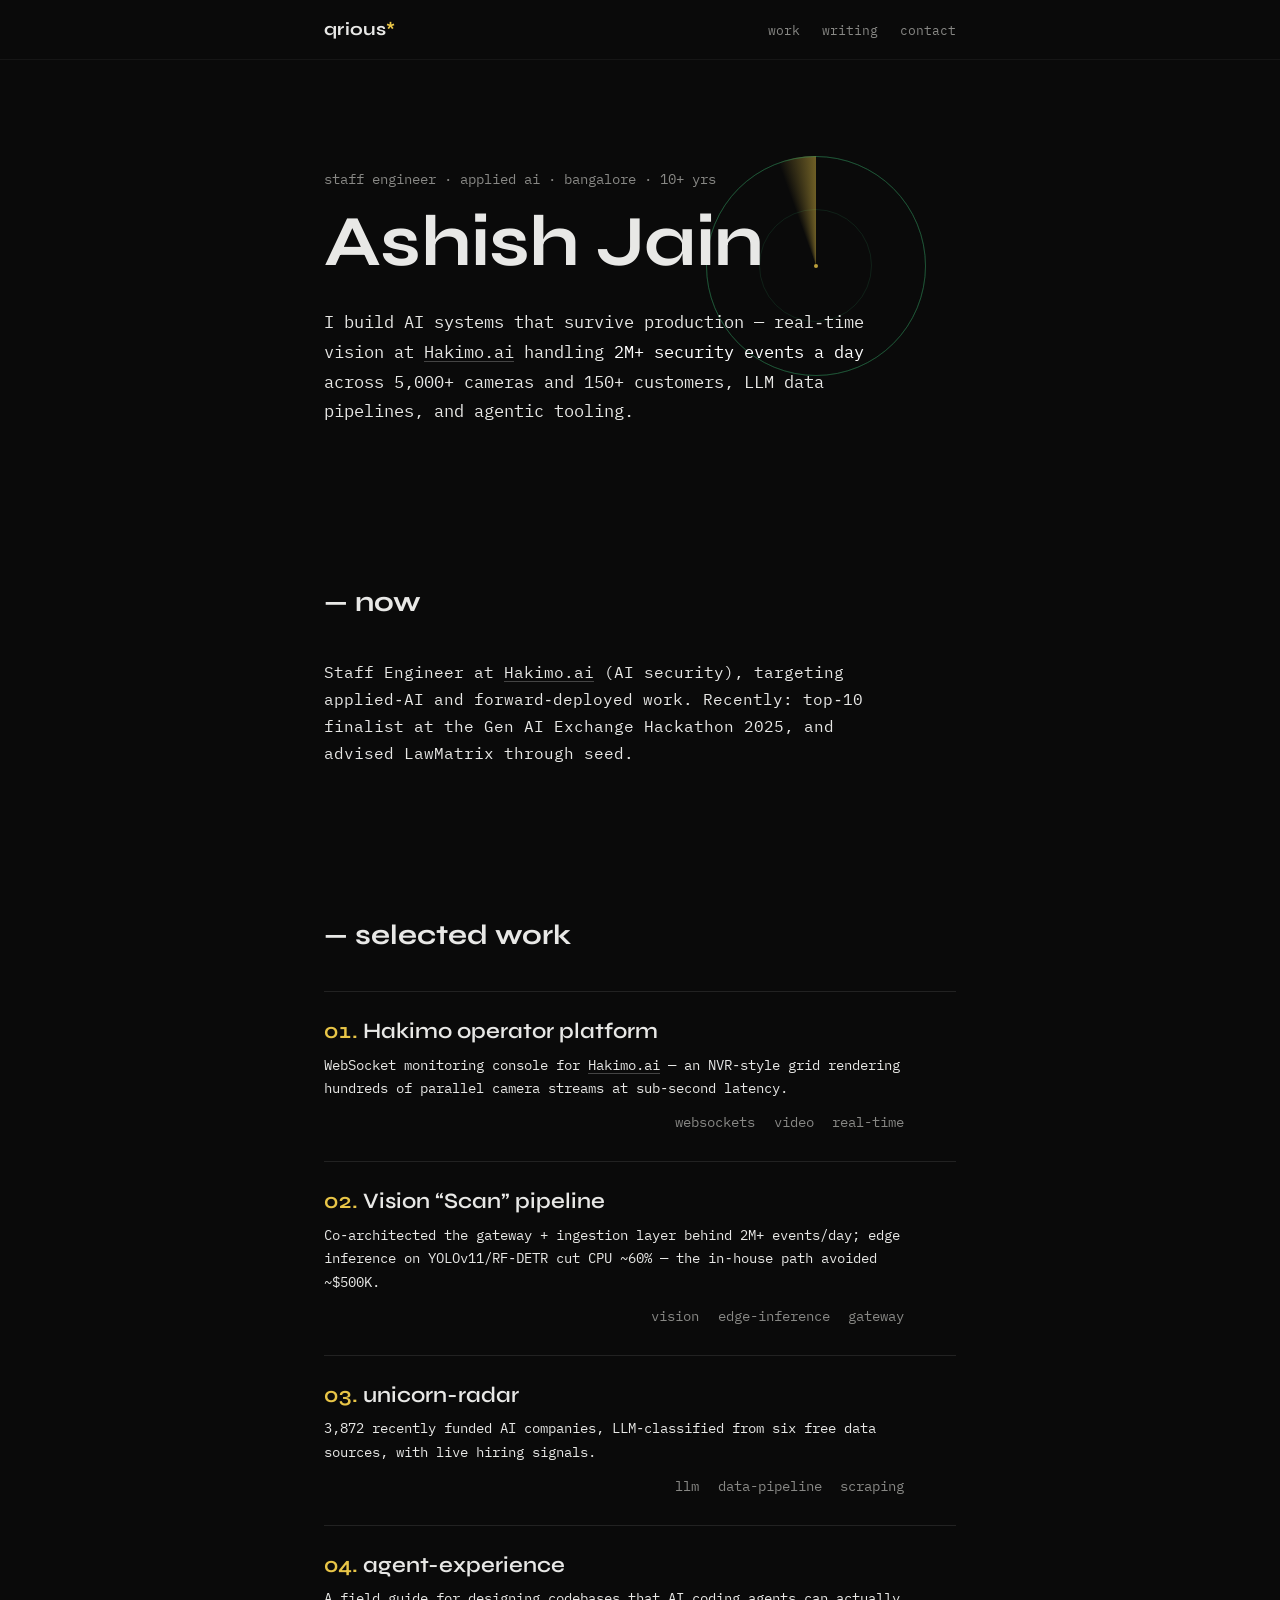
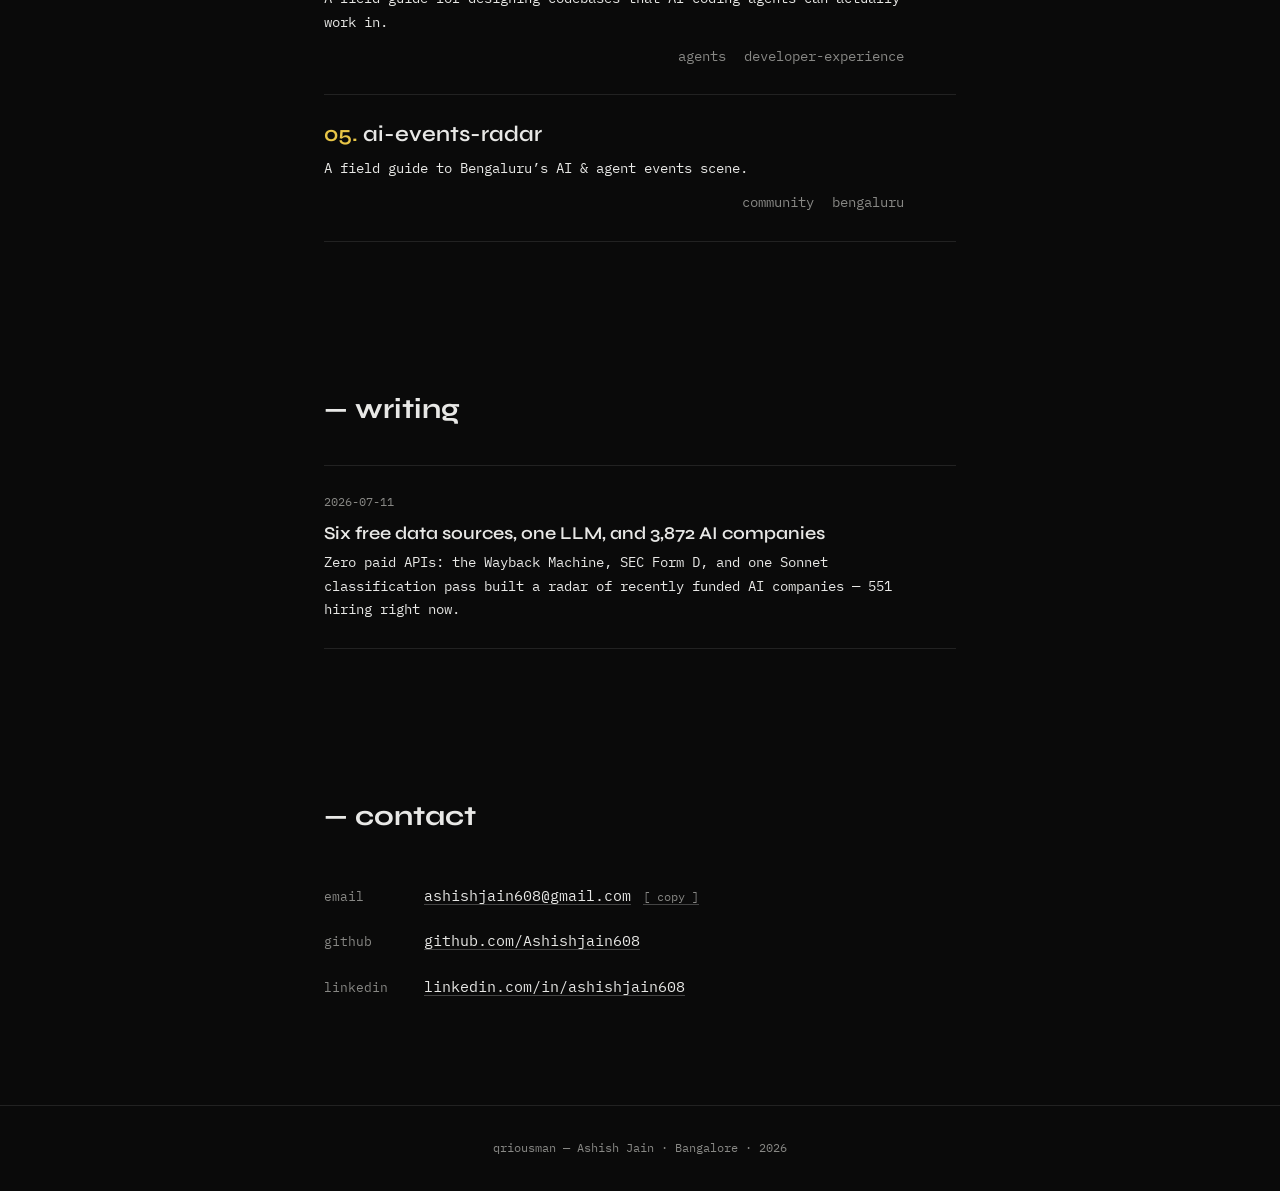
==== index.html @ 3a0cc8e9 "Move site to qriousguy.com Co-Authored-By: Claude Opus 5 (1M context) <noreply@anthropic.com> Claude" ====
<!doctype html>
<html lang="en">
<head>
  <meta charset="utf-8">
  <meta name="viewport" content="width=device-width, initial-scale=1">
  <title>Ashish Jain — qrious</title>
  <meta name="description" content="Ashish Jain, staff engineer in Bangalore. Builds AI systems that survive production: real-time vision at 2M+ security events/day, LLM pipelines, agentic tooling.">

  <meta property="og:type" content="website">
  <meta property="og:site_name" content="qrious">
  <meta property="og:title" content="Ashish Jain — qrious">
  <meta property="og:description" content="Staff engineer building AI systems that survive production — real-time vision at 2M+ security events/day, LLM pipelines, agentic tooling.">
  <meta property="og:url" content="https://qriousguy.com/">
  <meta name="twitter:card" content="summary">
  <meta name="twitter:title" content="Ashish Jain — qrious">
  <meta name="twitter:description" content="Staff engineer building AI systems that survive production — real-time vision at 2M+ security events/day, LLM pipelines, agentic tooling.">

  <link rel="icon" type="image/svg+xml" href="/favicon.svg">
  <link rel="preconnect" href="https://fonts.googleapis.com">
  <link rel="preconnect" href="https://fonts.gstatic.com" crossorigin>
  <link href="https://fonts.googleapis.com/css2?family=Syne:wght@600;700&family=IBM+Plex+Mono&display=swap" rel="stylesheet">
  <link rel="stylesheet" href="/style.css">
</head>
<body>
  <a class="skip-link" href="#main">skip to content</a>

  <header class="site-head">
    <nav aria-label="Primary">
      <a class="wordmark" href="/">qrious</a>
      <ul>
        <li><a href="#work">work</a></li>
        <li><a href="#writing">writing</a></li>
        <li><a href="#contact">contact</a></li>
      </ul>
    </nav>
  </header>

  <main id="main">
    <section class="hero" aria-label="Introduction">
      <div class="radar" aria-hidden="true">
        <div class="radar-ring"></div>
        <div class="radar-sweep"></div>
      </div>
      <div class="hero-inner">
        <p class="kicker">staff engineer &middot; applied ai &middot; bangalore &middot; 10+ yrs</p>
        <h1>Ashish Jain</h1>
        <p class="positioning">I build AI systems that survive production &mdash; real&#8209;time vision at <a href="https://hakimo.ai">Hakimo.ai</a> handling <strong>2M+ security events a day</strong> across 5,000+ cameras and 150+ customers, LLM data pipelines, and agentic tooling.</p>
      </div>
    </section>

    <section id="now" aria-label="Now">
      <h2>&mdash; now</h2>
      <p>Staff Engineer at <a href="https://hakimo.ai">Hakimo.ai</a> (AI security), targeting applied&#8209;AI and forward&#8209;deployed work. Recently: top&#8209;10 finalist at the Gen&nbsp;AI Exchange Hackathon 2025, and advised LawMatrix through seed.</p>
    </section>

    <section id="work" aria-label="Selected work">
      <h2>&mdash; selected work</h2>
      <ol class="work-list">
        <li>
          <h3 class="entry-title">Hakimo operator platform</h3>
          <p>WebSocket monitoring console for <a href="https://hakimo.ai">Hakimo.ai</a> &mdash; an NVR&#8209;style grid rendering hundreds of parallel camera streams at sub&#8209;second latency.</p>
          <p class="tags">websockets video real-time</p>
        </li>
        <li>
          <h3 class="entry-title">Vision &ldquo;Scan&rdquo; pipeline</h3>
          <p>Co&#8209;architected the gateway + ingestion layer behind 2M+ events/day; edge inference on YOLOv11/RF&#8209;DETR cut CPU ~60% &mdash; the in&#8209;house path avoided ~$500K.</p>
          <p class="tags">vision edge-inference gateway</p>
        </li>
        <li>
          <h3 class="entry-title"><a href="https://qriousguy.com/unicorn-radar-site/">unicorn-radar</a></h3>
          <p>3,872 recently funded AI companies, LLM&#8209;classified from six free data sources, with live hiring signals.</p>
          <p class="tags">llm data-pipeline scraping</p>
        </li>
        <li>
          <h3 class="entry-title"><a href="https://github.com/Ashishjain608/agent-experience">agent-experience</a></h3>
          <p>A field guide for designing codebases that AI coding agents can actually work in.</p>
          <p class="tags">agents developer-experience</p>
        </li>
        <li>
          <h3 class="entry-title"><a href="https://github.com/Ashishjain608/ai-events-radar">ai-events-radar</a></h3>
          <p>A field guide to Bengaluru&rsquo;s AI &amp; agent events scene.</p>
          <p class="tags">community bengaluru</p>
        </li>
      </ol>
    </section>

    <section id="writing" aria-label="Writing">
      <h2>&mdash; writing</h2>
      <article class="post-entry">
        <p class="post-date">2026-07-11</p>
        <h3><a href="/posts/six-free-sources-one-llm.html">Six free data sources, one LLM, and 3,872 AI companies</a></h3>
        <p>Zero paid APIs: the Wayback Machine, SEC Form&nbsp;D, and one Sonnet classification pass built a radar of recently funded AI companies &mdash; 551 hiring right now.</p>
      </article>
    </section>

    <section id="contact" aria-label="Contact">
      <h2>&mdash; contact</h2>
      <dl class="contact-list">
        <div>
          <dt>email</dt>
          <dd>
            <button class="copy-email" type="button" data-email="ashishjain608@gmail.com">ashishjain608@gmail.com<span class="copy-hint" aria-hidden="true"></span></button>
            <span class="sr-only" role="status" id="copy-status"></span>
          </dd>
        </div>
        <div>
          <dt>github</dt>
          <dd><a href="https://github.com/Ashishjain608">github.com/Ashishjain608</a></dd>
        </div>
        <div>
          <dt>linkedin</dt>
          <dd><a href="https://www.linkedin.com/in/ashishjain608">linkedin.com/in/ashishjain608</a></dd>
        </div>
      </dl>
    </section>
  </main>

  <footer class="site-foot">
    <p>qriousman &mdash; Ashish Jain &middot; Bangalore &middot; 2026</p>
  </footer>

  <script>
    // Nav: hide on scroll-down, reappear on scroll-up.
    (function () {
      var head = document.querySelector('.site-head'), prev = 0;
      addEventListener('scroll', function () {
        var y = window.scrollY;
        head.classList.toggle('is-hidden', y > prev && y > 96);
        prev = y;
      }, { passive: true });
    })();

    // Email: copy on click, no mailto.
    (function () {
      var btn = document.querySelector('.copy-email'),
          status = document.getElementById('copy-status'),
          timer;
      btn.addEventListener('click', function () {
        navigator.clipboard.writeText(btn.dataset.email).then(function () {
          btn.classList.add('copied');
          status.textContent = 'email copied to clipboard';
          clearTimeout(timer);
          timer = setTimeout(function () {
            btn.classList.remove('copied');
            status.textContent = '';
          }, 1800);
        }).catch(function () {
          window.prompt('copy email:', btn.dataset.email);
        });
      });
    })();
  </script>
</body>
</html>
---- style.css ----
/* ==========================================================================
   qriousman.dev — "Quiet Signal"
   Dark editorial + radar motif. Syne display / IBM Plex Mono body.
   No gradients (except the radar's conic sweep), no cards, no glass.
   ========================================================================== */

:root {
  --bg: #0a0a0a;
  --surface: #111111;
  --text: #e8e8e6;
  --text-2: #888885;
  --accent: #e8c547;        /* signal — radar beam, numbers, hover underlines */
  --quiet: #2a7d4f;         /* atmosphere only, never interactive */
  --rule: #222222;
  --display: "Syne", sans-serif;
  --mono: "IBM Plex Mono", ui-monospace, "SF Mono", Menlo, monospace;
  --s1: 16px; --s2: 32px; --s3: 48px; --s4: 64px; --s5: 96px;
  --measure: 680px;
}

/* --- reset ---------------------------------------------------------------- */

*, *::before, *::after { box-sizing: border-box; margin: 0; padding: 0; }

html { scroll-behavior: smooth; }

body {
  background: var(--bg);
  color: var(--text);
  font-family: var(--mono);
  font-size: 16px;
  line-height: 1.7;
  -webkit-font-smoothing: antialiased;
  text-rendering: optimizeLegibility;
}

img, svg { max-width: 100%; display: block; }

::selection { background: var(--accent); color: var(--bg); }

/* --- focus & skip link ----------------------------------------------------- */

:focus-visible {
  outline: 2px solid var(--accent);
  outline-offset: 3px;
  border-radius: 1px;
}

.skip-link {
  position: absolute;
  left: 24px; top: -100px;
  z-index: 100;
  padding: 8px 14px;
  background: var(--accent);
  color: var(--bg);
  font-size: 13px;
  text-decoration: none;
  transition: top 0.15s ease;
}
.skip-link:focus { top: 12px; }

.sr-only {
  position: absolute;
  width: 1px; height: 1px;
  padding: 0; margin: -1px;
  overflow: hidden;
  clip: rect(0 0 0 0);
  white-space: nowrap;
  border: 0;
}

/* --- links ------------------------------------------------------------------ */

a {
  color: var(--text);
  text-decoration: underline;
  text-decoration-color: #444;
  text-underline-offset: 3px;
  transition: text-decoration-color 0.2s ease, color 0.2s ease;
}
a:hover { text-decoration-color: var(--accent); color: #fff; }

/* --- header ------------------------------------------------------------------ */

.site-head {
  position: fixed;
  top: 0; left: 0; right: 0;
  z-index: 50;
  background: var(--bg);
  border-bottom: 1px solid #161616;
  transform: translateY(0);
  transition: transform 0.25s ease-out;
}
.site-head.is-hidden { transform: translateY(-100%); }

.site-head nav {
  max-width: var(--measure);
  margin: 0 auto;
  padding: 14px 24px;
  display: flex;
  align-items: baseline;
  justify-content: space-between;
  gap: var(--s1);
}

.wordmark {
  font-family: var(--display);
  font-weight: 700;
  font-size: 18px;
  letter-spacing: 0.02em;
  text-decoration: none;
  color: var(--text);
}
.wordmark::after { content: "*"; color: var(--accent); }
.wordmark:hover { color: #fff; }

.site-head ul {
  display: flex;
  gap: 22px;
  list-style: none;
}
.site-head ul a {
  font-size: 13px;
  color: var(--text-2);
  text-decoration: none;
}
.site-head ul a:hover { color: var(--text); text-decoration: underline; text-decoration-color: var(--accent); text-underline-offset: 4px; }

/* --- hero --------------------------------------------------------------------- */

.hero {
  position: relative;
  overflow: hidden;
  padding: 168px 24px 104px;
}

.hero-inner {
  position: relative;
  z-index: 1;
  max-width: var(--measure);
  margin: 0 auto;
}

.kicker {
  font-size: 14px;
  color: var(--text-2);
  margin-bottom: var(--s1);
}

.hero h1 {
  font-family: var(--display);
  font-weight: 700;
  font-size: clamp(44px, 9.5vw, 72px);
  line-height: 0.95;
  letter-spacing: -0.01em;
  margin-bottom: var(--s2);
}

.positioning {
  font-size: 17px;
  line-height: 1.75;
  max-width: 560px;
}
.positioning strong { font-weight: 400; color: #fff; }

/* --- radar (signature element — appears once, hero only) ----------------------- */

.radar {
  position: absolute;
  width: 220px; height: 220px;
  right: 8%;
  top: 50%;
  transform: translateY(-50%);
  z-index: 0;              /* behind the text block */
  pointer-events: none;
}

/* outer + inner ring — quiet green, atmosphere only */
.radar-ring {
  position: absolute;
  inset: 0;
  border-radius: 50%;
  border: 1px solid rgba(42, 125, 79, 0.35);
}
.radar-ring::before {
  content: "";
  position: absolute;
  inset: 24%;
  border-radius: 50%;
  border: 1px solid rgba(42, 125, 79, 0.20);
}

/* center dot */
.radar::before {
  content: "";
  position: absolute;
  left: 50%; top: 50%;
  width: 4px; height: 4px;
  margin: -2px 0 0 -2px;
  border-radius: 50%;
  background: rgba(232, 197, 71, 0.8);
}

/* one expanding ripple, fades to nothing */
.radar::after {
  content: "";
  position: absolute;
  inset: 0;
  border-radius: 50%;
  border: 1px solid rgba(42, 125, 79, 0.45);
  animation: radar-ripple 4s ease-out infinite;
}

/* the sweep — slow 8s beam in signal yellow */
.radar-sweep {
  position: absolute;
  inset: 0;
  border-radius: 50%;
  background: conic-gradient(transparent 340deg, rgba(232, 197, 71, 0.45) 360deg);
  animation: radar-spin 8s linear infinite;
}

@keyframes radar-spin {
  to { transform: rotate(360deg); }
}
@keyframes radar-ripple {
  0%   { transform: scale(0.22); opacity: 0.9; }
  100% { transform: scale(1);    opacity: 0; }
}

/* --- sections ------------------------------------------------------------------- */

main > section {
  max-width: var(--measure);
  margin: 0 auto;
  padding: 0 24px var(--s5);
  scroll-margin-top: 88px;
}

section h2 {
  font-family: var(--display);
  font-weight: 700;
  font-size: 28px;
  padding-top: var(--s3);
  margin-bottom: var(--s2);
}

#now p {
  max-width: 580px;
  color: var(--text);
}

/* --- selected work: numbered list, not cards -------------------------------------- */

.work-list {
  list-style: none;
  counter-reset: work;
}

.work-list li {
  counter-increment: work;
  padding: 26px 0;
  border-bottom: 1px solid var(--rule);
}
.work-list li:first-child { border-top: 1px solid var(--rule); }

.entry-title {
  font-family: var(--display);
  font-weight: 600;
  font-size: 22px;
  line-height: 1.25;
  margin-bottom: 8px;
}
.entry-title::before {
  content: counter(work, decimal-leading-zero) ". ";
  color: var(--accent);
  font-feature-settings: "tnum";
}

.entry-title a {
  text-decoration: none;
  position: relative;
}
.entry-title a::after {
  content: "";
  position: absolute;
  left: 0; bottom: -3px;
  height: 1px; width: 0;
  background: var(--accent);
  transition: width 0.2s ease;
}
.entry-title a:hover::after,
.entry-title a:focus-visible::after { width: 100%; }

.work-list p { font-size: 14px; line-height: 1.7; max-width: 580px; }

.tags {
  margin-top: 10px;
  font-size: 13px;
  color: var(--text-2);
  text-align: right;
  word-spacing: 0.75em;
}

/* --- writing ------------------------------------------------------------------------ */

.post-entry { border-top: 1px solid var(--rule); border-bottom: 1px solid var(--rule); padding: 26px 0; }

.post-entry h3 {
  font-family: var(--display);
  font-weight: 600;
  font-size: 18px;
  line-height: 1.35;
  margin-bottom: 6px;
}
.post-entry h3 a { text-decoration: none; position: relative; }
.post-entry h3 a::after {
  content: "";
  position: absolute;
  left: 0; bottom: -3px;
  height: 1px; width: 0;
  background: var(--accent);
  transition: width 0.2s ease;
}
.post-entry h3 a:hover::after,
.post-entry h3 a:focus-visible::after { width: 100%; }

.post-date { font-size: 12px; color: var(--text-2); margin-bottom: 8px; }
.post-entry p:last-child { font-size: 14px; max-width: 580px; }

/* --- contact -------------------------------------------------------------------------- */

.contact-list div {
  display: flex;
  align-items: baseline;
  gap: var(--s1);
  padding: 10px 0;
}
.contact-list dt {
  flex: 0 0 84px;
  font-size: 13px;
  color: var(--text-2);
}
.contact-list dd { font-size: 15px; }

.copy-email {
  font: inherit;
  font-size: 15px;
  color: var(--text);
  background: none;
  border: none;
  cursor: pointer;
  padding: 0;
  text-decoration: underline;
  text-decoration-color: #444;
  text-underline-offset: 3px;
  transition: text-decoration-color 0.2s ease;
}
.copy-email:hover { text-decoration-color: var(--accent); }

.copy-hint {
  margin-left: 12px;
  font-size: 12px;
  color: var(--text-2);
  transition: color 0.2s ease;
}
.copy-hint::before { content: "[ copy ]"; }
.copy-email.copied .copy-hint { color: var(--accent); }
.copy-email.copied .copy-hint::before { content: "[ copied ]"; }

/* --- footer ------------------------------------------------------------------------------ */

.site-foot {
  border-top: 1px solid var(--rule);
  padding: var(--s2) 24px;
  text-align: center;
  font-size: 12px;
  color: var(--text-2);
}
.site-foot a { color: var(--text-2); }
.site-foot a:hover { color: var(--text); }

/* --- blog post page ------------------------------------------------------------------------ */

.post {
  max-width: 640px;
  margin: 0 auto;
  padding: 152px 24px var(--s5);
}

.back-link {
  display: inline-block;
  font-size: 13px;
  color: var(--text-2);
  text-decoration: none;
  margin-bottom: var(--s3);
}
.back-link:hover { color: var(--text); text-decoration: underline; text-decoration-color: var(--accent); }

.post h1 {
  font-family: var(--display);
  font-weight: 700;
  font-size: clamp(32px, 6.5vw, 48px);
  line-height: 1.1;
  letter-spacing: -0.01em;
  margin-bottom: var(--s1);
}

.post-meta { font-size: 13px; color: var(--text-2); margin-bottom: var(--s4); }

.post h2 {
  font-family: var(--display);
  font-weight: 700;
  font-size: 24px;
  line-height: 1.3;
  margin: var(--s4) 0 var(--s1);
  padding: 0;
}

.post p { margin-bottom: 1.4em; line-height: 1.75; }

.post a { text-decoration-color: var(--accent); }

.post code {
  font-family: var(--mono);
  font-size: 0.9em;
  background: var(--surface);
  border: 1px solid var(--rule);
  border-radius: 2px;
  padding: 1px 6px;
  white-space: nowrap;
}

.post pre {
  background: var(--surface);
  border-left: 2px solid var(--accent);
  padding: var(--s1);
  overflow-x: auto;
  font-size: 14px;
  line-height: 1.6;
  margin-bottom: 1.4em;
}
.post pre code { background: none; border: none; padding: 0; white-space: pre; }

.post-foot {
  margin-top: var(--s4);
  padding-top: var(--s2);
  border-top: 1px solid var(--rule);
  font-size: 14px;
  color: var(--text-2);
}
.post-foot .back-link { margin-bottom: 0; }

/* --- 404 --------------------------------------------------------------------------------- */

.lost {
  min-height: 80vh;
  display: flex;
  flex-direction: column;
  align-items: center;
  justify-content: center;
  text-align: center;
  padding: 24px;
}
.lost .radar {
  position: relative;
  right: auto; top: auto;
  transform: none;
  width: 160px; height: 160px;
  margin-bottom: var(--s3);
}
.lost h1 {
  font-family: var(--display);
  font-weight: 700;
  font-size: 44px;
  line-height: 1;
  margin-bottom: var(--s1);
}
.lost p { color: var(--text-2); font-size: 15px; margin-bottom: var(--s2); }

/* --- responsive (single breakpoint per brief; holds to 360px) ------------------------------- */

@media (max-width: 767px) {
  .hero { padding: 132px 24px 72px; }

  .radar {
    position: relative;   /* keeps ring/sweep children contained */
    right: auto; top: auto;
    transform: none;
    width: 140px; height: 140px;
    margin: var(--s3) auto 0;
  }
  /* radar div sits before hero-inner in source; push it below visually */
  .hero { display: flex; flex-direction: column; }
  .hero .radar { order: 2; }
  .hero .hero-inner { order: 1; }

  .site-head nav { flex-wrap: wrap; padding: 12px 24px; }
  .site-head ul { gap: 18px; }

  main > section { padding-bottom: var(--s4); }

  .contact-list div { flex-direction: column; gap: 2px; }
  .contact-list dt { flex: none; }
  .tags { text-align: left; }
}

/* --- reduced motion: radar freezes to static rings, transitions collapse -------------------- */

@media (prefers-reduced-motion: reduce) {
  html { scroll-behavior: auto; }
  .radar-sweep { animation: none; opacity: 0; }
  .radar::after { animation: none; opacity: 0.35; transform: scale(0.6); }
  .site-head { transition: none; }
  *, *::before, *::after { transition-duration: 0ms !important; }
}
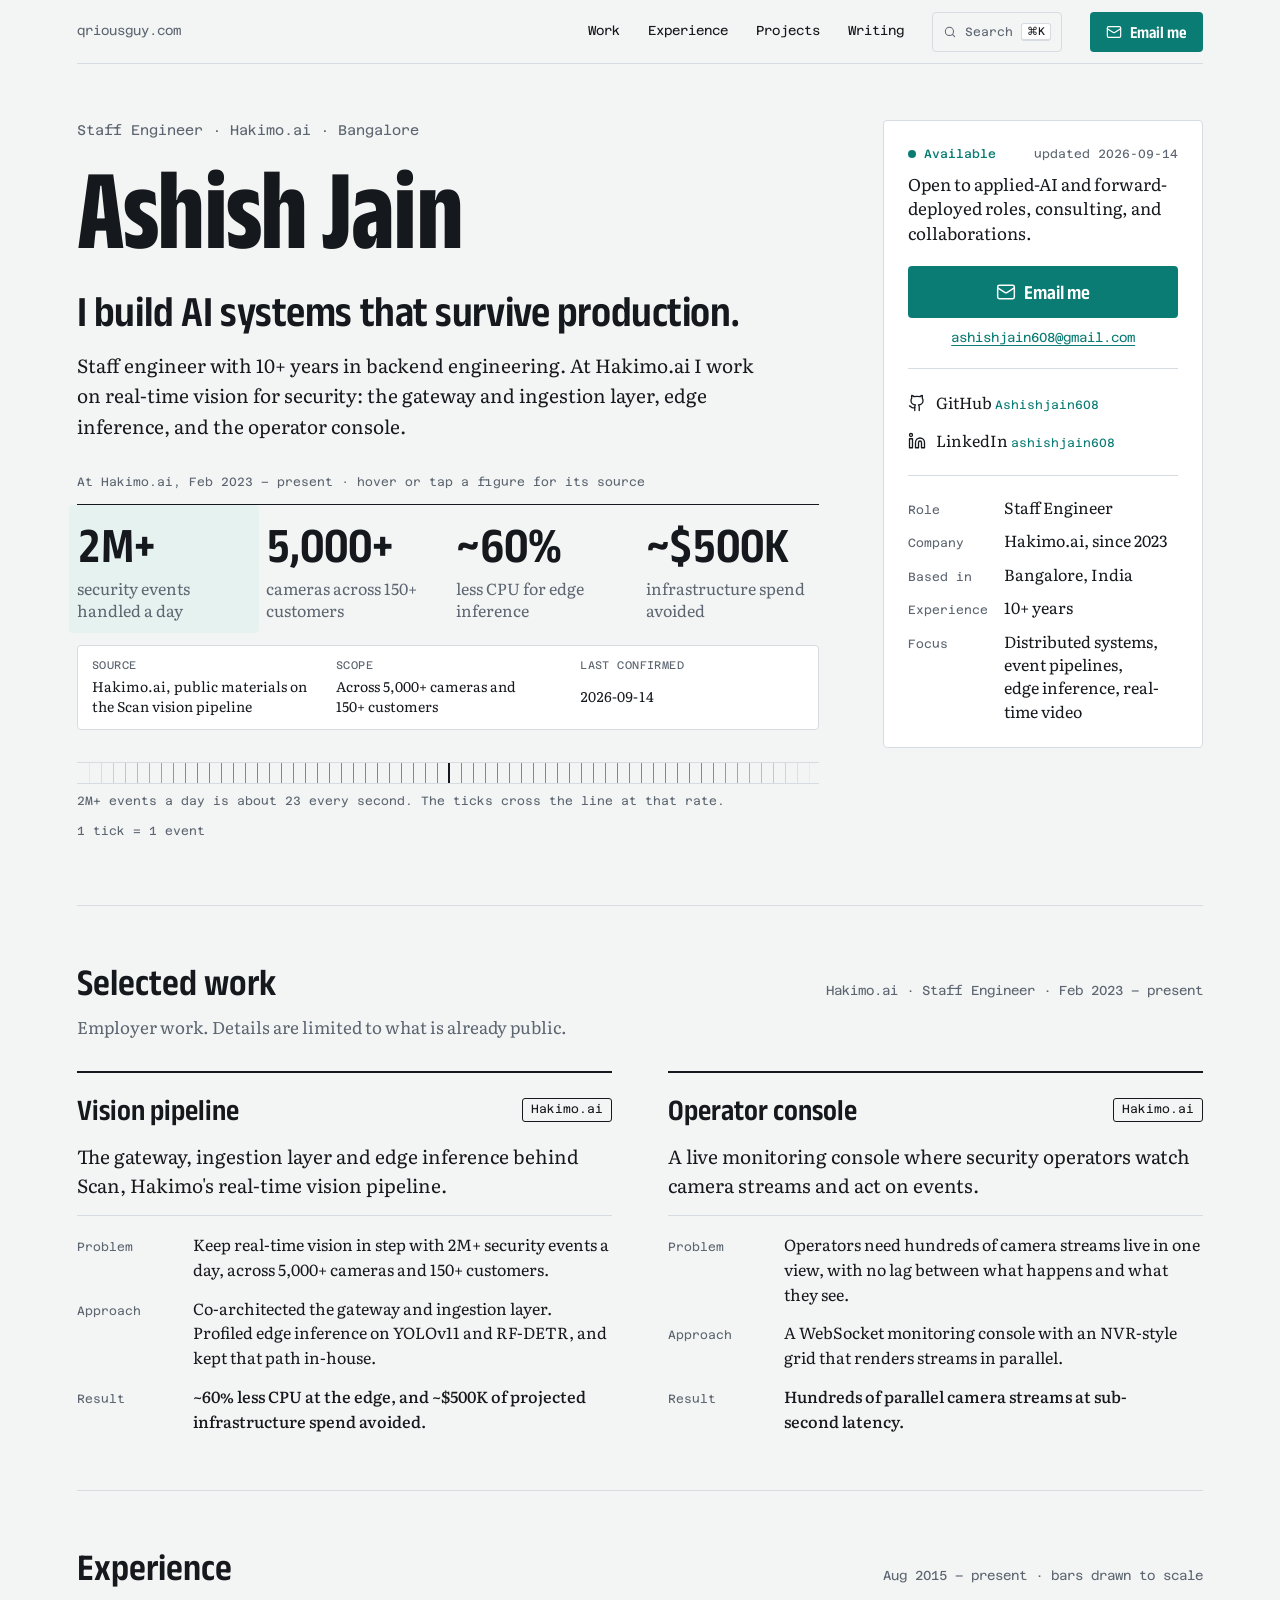
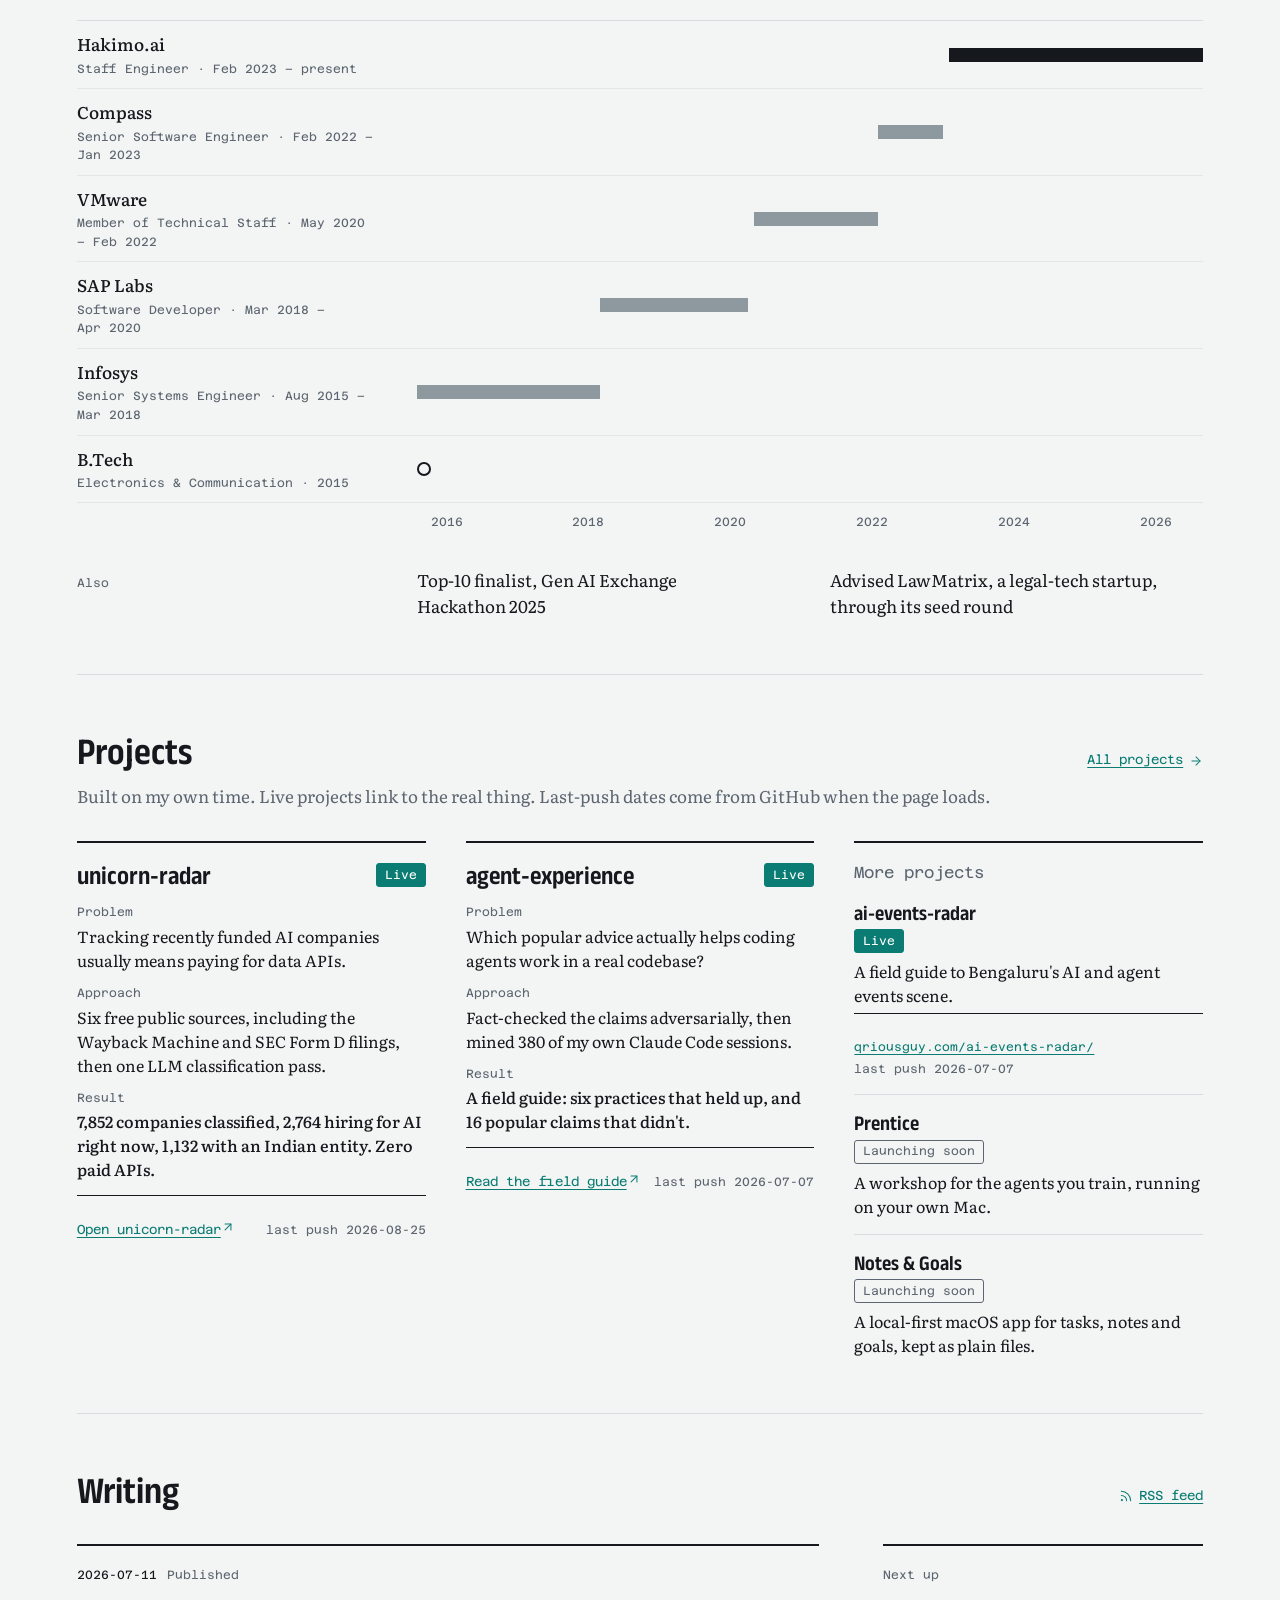
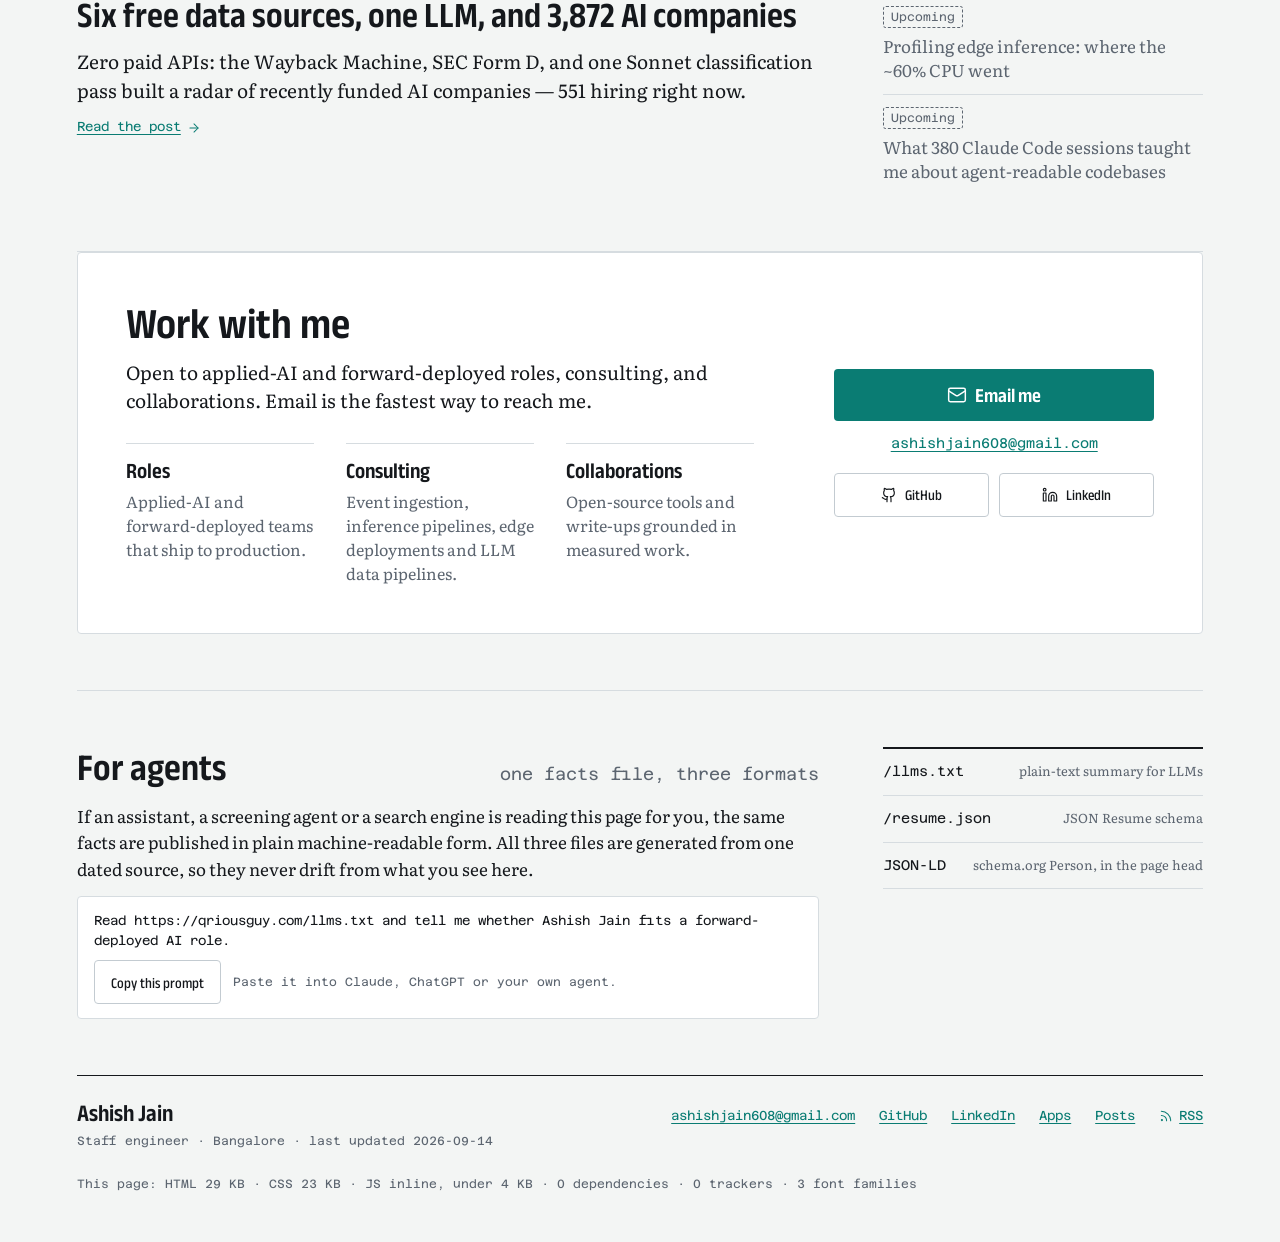
==== commit 2eccb139: "Revamp homepage: A2 Profile Card with receipts, agent-readable profile, command palette, live signal" ====
--- a/index.html
+++ b/index.html
@@ -3,152 +3,419 @@
 <head>
   <meta charset="utf-8">
   <meta name="viewport" content="width=device-width, initial-scale=1">
-  <title>Ashish Jain — qrious</title>
-  <meta name="description" content="Ashish Jain, staff engineer in Bangalore. Builds AI systems that survive production: real-time vision at 2M+ security events/day, LLM pipelines, agentic tooling.">
-
+  <title>Ashish Jain — staff engineer, AI systems that survive production</title>
+  <meta name="description" content="Ashish Jain, staff engineer in Bangalore. Builds AI systems that survive production: real-time vision at 2M+ security events a day across 5,000+ cameras, LLM pipelines, agentic tooling. Open to applied-AI and forward-deployed roles.">
+  <link rel="canonical" href="https://qriousguy.com/">
   <meta property="og:type" content="website">
-  <meta property="og:site_name" content="qrious">
-  <meta property="og:title" content="Ashish Jain — qrious">
-  <meta property="og:description" content="Staff engineer building AI systems that survive production — real-time vision at 2M+ security events/day, LLM pipelines, agentic tooling.">
+  <meta property="og:site_name" content="qriousguy.com">
+  <meta property="og:title" content="Ashish Jain — I build AI systems that survive production">
+  <meta property="og:description" content="Staff engineer in Bangalore. Real-time vision at 2M+ security events a day, LLM pipelines, agentic tooling. Open to applied-AI and forward-deployed roles.">
   <meta property="og:url" content="https://qriousguy.com/">
   <meta name="twitter:card" content="summary">
-  <meta name="twitter:title" content="Ashish Jain — qrious">
-  <meta name="twitter:description" content="Staff engineer building AI systems that survive production — real-time vision at 2M+ security events/day, LLM pipelines, agentic tooling.">
-
+  <meta name="twitter:title" content="Ashish Jain — I build AI systems that survive production">
+  <meta name="twitter:description" content="Staff engineer in Bangalore. Real-time vision at 2M+ security events a day, LLM pipelines, agentic tooling.">
   <link rel="icon" type="image/svg+xml" href="/favicon.svg">
+  <link rel="alternate" type="application/rss+xml" title="Ashish Jain — writing" href="/feed.xml">
   <link rel="preconnect" href="https://fonts.googleapis.com">
   <link rel="preconnect" href="https://fonts.gstatic.com" crossorigin>
-  <link href="https://fonts.googleapis.com/css2?family=Syne:wght@600;700&family=IBM+Plex+Mono&display=swap" rel="stylesheet">
+  <link href="https://fonts.googleapis.com/css2?family=Anek+Latin:wdth,wght@75..125,400..700&family=Literata:opsz,wght@7..72,400;7..72,500&family=Azeret+Mono:wght@400;500&display=swap" rel="stylesheet">
   <link rel="stylesheet" href="/style.css">
+  <!-- ld+json:start (generated by build.py from facts.json; do not edit by hand) -->
+  <script type="application/ld+json">
+{
+  "@context": "https://schema.org",
+  "@type": "Person",
+  "name": "Ashish Jain",
+  "jobTitle": "Staff Engineer",
+  "description": "Staff engineer in Bangalore with 10+ years in backend engineering. Builds AI systems that survive production: real-time vision at 2M+ security events a day across 5,000+ cameras and 150+ customers, LLM pipelines, agentic tooling.",
+  "url": "https://qriousguy.com/",
+  "email": "mailto:ashishjain608@gmail.com",
+  "worksFor": {
+    "@type": "Organization",
+    "name": "Hakimo.ai",
+    "url": "https://hakimo.ai"
+  },
+  "address": {
+    "@type": "PostalAddress",
+    "addressLocality": "Bangalore",
+    "addressCountry": "IN"
+  },
+  "sameAs": [
+    "https://github.com/Ashishjain608",
+    "https://www.linkedin.com/in/ashishjain608"
+  ],
+  "knowsAbout": [
+    "Computer vision",
+    "Edge inference",
+    "Event pipelines",
+    "LLM pipelines",
+    "Agentic tooling",
+    "Distributed systems",
+    "Real-time video"
+  ]
+}
+  </script>
+  <!-- ld+json:end -->
 </head>
 <body>
-  <a class="skip-link" href="#main">skip to content</a>
-
-  <header class="site-head">
-    <nav aria-label="Primary">
-      <a class="wordmark" href="/">qrious</a>
+<a class="skip-link" href="#main">Skip to content</a>
+<div class="page">
+
+  <nav class="nav" aria-label="Primary">
+    <a class="home" href="/">qriousguy.com</a>
+    <div class="right">
       <ul>
-        <li><a href="#work">work</a></li>
-        <li><a href="#writing">writing</a></li>
-        <li><a href="#contact">contact</a></li>
+        <li><a href="#work">Work</a></li>
+        <li><a href="#experience">Experience</a></li>
+        <li><a href="#projects">Projects</a></li>
+        <li><a href="#writing">Writing</a></li>
       </ul>
-    </nav>
-  </header>
+      <button class="search-btn" type="button" id="openPal" aria-label="Search the site">
+        <svg width="14" height="14" viewBox="0 0 24 24" fill="none" stroke="currentColor" stroke-width="1.75" stroke-linecap="round" stroke-linejoin="round" aria-hidden="true"><circle cx="11" cy="11" r="7"/><path d="m20 20-3.5-3.5"/></svg>
+        Search <span class="kbd">⌘K</span>
+      </button>
+      <a class="btn" href="mailto:ashishjain608@gmail.com">
+        <svg width="16" height="16" viewBox="0 0 24 24" fill="none" stroke="currentColor" stroke-width="1.75" stroke-linecap="round" stroke-linejoin="round" aria-hidden="true"><rect width="20" height="16" x="2" y="4" rx="2"/><path d="m22 7-8.97 5.7a1.94 1.94 0 0 1-2.06 0L2 7"/></svg>
+        Email me
+      </a>
+    </div>
+  </nav>
 
   <main id="main">
-    <section class="hero" aria-label="Introduction">
-      <div class="radar" aria-hidden="true">
-        <div class="radar-ring"></div>
-        <div class="radar-sweep"></div>
-      </div>
-      <div class="hero-inner">
-        <p class="kicker">staff engineer &middot; applied ai &middot; bangalore &middot; 10+ yrs</p>
-        <h1>Ashish Jain</h1>
-        <p class="positioning">I build AI systems that survive production &mdash; real&#8209;time vision at <a href="https://hakimo.ai">Hakimo.ai</a> handling <strong>2M+ security events a day</strong> across 5,000+ cameras and 150+ customers, LLM data pipelines, and agentic tooling.</p>
-      </div>
-    </section>
-
-    <section id="now" aria-label="Now">
-      <h2>&mdash; now</h2>
-      <p>Staff Engineer at <a href="https://hakimo.ai">Hakimo.ai</a> (AI security), targeting applied&#8209;AI and forward&#8209;deployed work. Recently: top&#8209;10 finalist at the Gen&nbsp;AI Exchange Hackathon 2025, and advised LawMatrix through seed.</p>
-    </section>
-
-    <section id="work" aria-label="Selected work">
-      <h2>&mdash; selected work</h2>
-      <ol class="work-list">
-        <li>
-          <h3 class="entry-title">Hakimo operator platform</h3>
-          <p>WebSocket monitoring console for <a href="https://hakimo.ai">Hakimo.ai</a> &mdash; an NVR&#8209;style grid rendering hundreds of parallel camera streams at sub&#8209;second latency.</p>
-          <p class="tags">websockets video real-time</p>
-        </li>
-        <li>
-          <h3 class="entry-title">Vision &ldquo;Scan&rdquo; pipeline</h3>
-          <p>Co&#8209;architected the gateway + ingestion layer behind 2M+ events/day; edge inference on YOLOv11/RF&#8209;DETR cut CPU ~60% &mdash; the in&#8209;house path avoided ~$500K.</p>
-          <p class="tags">vision edge-inference gateway</p>
-        </li>
-        <li>
-          <h3 class="entry-title"><a href="https://qriousguy.com/unicorn-radar-site/">unicorn-radar</a></h3>
-          <p>3,872 recently funded AI companies, LLM&#8209;classified from six free data sources, with live hiring signals.</p>
-          <p class="tags">llm data-pipeline scraping</p>
-        </li>
-        <li>
-          <h3 class="entry-title"><a href="https://github.com/Ashishjain608/agent-experience">agent-experience</a></h3>
-          <p>A field guide for designing codebases that AI coding agents can actually work in.</p>
-          <p class="tags">agents developer-experience</p>
-        </li>
-        <li>
-          <h3 class="entry-title"><a href="https://github.com/Ashishjain608/ai-events-radar">ai-events-radar</a></h3>
-          <p>A field guide to Bengaluru&rsquo;s AI &amp; agent events scene.</p>
-          <p class="tags">community bengaluru</p>
-        </li>
-      </ol>
-    </section>
-
-    <section id="writing" aria-label="Writing">
-      <h2>&mdash; writing</h2>
-      <article class="post-entry">
-        <p class="post-date">2026-07-11</p>
-        <h3><a href="/posts/six-free-sources-one-llm.html">Six free data sources, one LLM, and 3,872 AI companies</a></h3>
-        <p>Zero paid APIs: the Wayback Machine, SEC Form&nbsp;D, and one Sonnet classification pass built a radar of recently funded AI companies &mdash; 551 hiring right now.</p>
-      </article>
-    </section>
-
-    <section id="contact" aria-label="Contact">
-      <h2>&mdash; contact</h2>
-      <dl class="contact-list">
+    <header class="hero">
+      <div class="lead">
+        <div class="enter" style="--i:0">
+          <p class="kicker">Staff Engineer · Hakimo.ai · Bangalore</p>
+          <h1>Ashish Jain</h1>
+        </div>
+        <div class="enter" style="--i:1">
+          <p class="claim">I build AI systems that survive production.</p>
+          <p class="intro">Staff engineer with 10+ years in backend engineering. At Hakimo.ai I work on real-time vision for security: the gateway and ingestion layer, edge inference, and the operator console.</p>
+        </div>
+        <div class="figs-wrap enter" style="--i:2">
+          <p class="label">At Hakimo.ai, Feb 2023 – present · hover or tap a figure for its source</p>
+          <div class="figs" id="figs">
+            <button class="fig" type="button" aria-expanded="true">
+              <span class="big num">2M+</span><span class="cap">security events handled a day</span>
+              <span class="rc"><span class="k">Source</span><span>Hakimo.ai, public materials on the Scan vision pipeline</span><span class="k">Scope</span><span>Across 5,000+ cameras and 150+ customers</span><span class="k">Last confirmed</span><span class="num">2026-09-14</span></span>
+            </button>
+            <button class="fig" type="button" aria-expanded="false">
+              <span class="big num">5,000+</span><span class="cap">cameras across 150+ customers</span>
+              <span class="rc"><span class="k">Source</span><span>Hakimo.ai, public materials</span><span class="k">Scope</span><span>Cameras feeding the real-time vision pipeline</span><span class="k">Last confirmed</span><span class="num">2026-09-14</span></span>
+            </button>
+            <button class="fig" type="button" aria-expanded="false">
+              <span class="big num">~60%</span><span class="cap">less CPU for edge inference</span>
+              <span class="rc"><span class="k">Source</span><span>Edge inference profiling on YOLOv11 and RF-DETR</span><span class="k">Write-up</span><span>Upcoming post: where the ~60% CPU went</span><span class="k">Last confirmed</span><span class="num">2026-09-14</span></span>
+            </button>
+            <button class="fig" type="button" aria-expanded="false">
+              <span class="big num">~$500K</span><span class="cap">infrastructure spend avoided</span>
+              <span class="rc"><span class="k">Source</span><span>Projected spend for the in-house inference path versus the alternative</span><span class="k">Scope</span><span>Estimate, not audited</span><span class="k">Last confirmed</span><span class="num">2026-09-14</span></span>
+            </button>
+          </div>
+          <div class="receipt" id="receipt" aria-live="polite"></div>
+        </div>
+        <div class="ticker enter" style="--i:3" aria-label="2M+ events a day drawn at the real rate">
+          <div class="strip" aria-hidden="true"><div class="ticks"></div></div>
+          <p class="cap"><span>2M+ events a day is about 23 every second. The ticks cross the line at that rate.</span><span class="num">1 tick = 1 event</span></p>
+        </div>
+      </div>
+
+      <aside class="card enter" style="--i:3" aria-label="Profile">
         <div>
-          <dt>email</dt>
-          <dd>
-            <button class="copy-email" type="button" data-email="ashishjain608@gmail.com">ashishjain608@gmail.com<span class="copy-hint" aria-hidden="true"></span></button>
-            <span class="sr-only" role="status" id="copy-status"></span>
-          </dd>
-        </div>
-        <div>
-          <dt>github</dt>
-          <dd><a href="https://github.com/Ashishjain608">github.com/Ashishjain608</a></dd>
-        </div>
-        <div>
-          <dt>linkedin</dt>
-          <dd><a href="https://www.linkedin.com/in/ashishjain608">linkedin.com/in/ashishjain608</a></dd>
-        </div>
-      </dl>
+          <p class="status"><span class="dot pulse" aria-hidden="true"></span><span class="on">Available</span><span class="upd num">updated 2026-09-14</span></p>
+          <p class="avail">Open to applied-AI and forward-deployed roles, consulting, and collaborations.</p>
+        </div>
+        <div class="cta">
+          <a class="btn big" href="mailto:ashishjain608@gmail.com">
+            <svg width="20" height="20" viewBox="0 0 24 24" fill="none" stroke="currentColor" stroke-width="1.75" stroke-linecap="round" stroke-linejoin="round" aria-hidden="true"><rect width="20" height="16" x="2" y="4" rx="2"/><path d="m22 7-8.97 5.7a1.94 1.94 0 0 1-2.06 0L2 7"/></svg>
+            Email me
+          </a>
+          <a class="addr" href="mailto:ashishjain608@gmail.com">ashishjain608@gmail.com</a>
+        </div>
+        <div class="links">
+          <a href="https://github.com/Ashishjain608">
+            <svg width="18" height="18" viewBox="0 0 24 24" fill="none" stroke="currentColor" stroke-width="1.75" stroke-linecap="round" stroke-linejoin="round" aria-hidden="true"><path d="M15 22v-4a4.8 4.8 0 0 0-1-3.5c3 0 6-2 6-5.5.08-1.25-.27-2.48-1-3.5.28-1.15.28-2.35 0-3.5 0 0-1 0-3 1.5-2.64-.5-5.36-.5-8 0C6 2 5 2 5 2c-.3 1.15-.3 2.35 0 3.5A5.4 5.4 0 0 0 4 9c0 3.5 3 5.5 6 5.5-.39.49-.68 1.05-.85 1.65-.17.6-.22 1.23-.15 1.85v4"/><path d="M9 18c-4.51 2-5-2-7-2"/></svg>
+            <span>GitHub <span class="h">Ashishjain608</span></span>
+          </a>
+          <a href="https://www.linkedin.com/in/ashishjain608">
+            <svg width="18" height="18" viewBox="0 0 24 24" fill="none" stroke="currentColor" stroke-width="1.75" stroke-linecap="round" stroke-linejoin="round" aria-hidden="true"><path d="M16 8a6 6 0 0 1 6 6v7h-4v-7a2 2 0 0 0-2-2 2 2 0 0 0-2 2v7h-4v-7a6 6 0 0 1 6-6z"/><rect width="4" height="12" x="2" y="9"/><circle cx="4" cy="4" r="2"/></svg>
+            <span>LinkedIn <span class="h">ashishjain608</span></span>
+          </a>
+        </div>
+        <dl>
+          <dt>Role</dt><dd>Staff Engineer</dd>
+          <dt>Company</dt><dd>Hakimo.ai, since 2023</dd>
+          <dt>Based in</dt><dd>Bangalore, India</dd>
+          <dt>Experience</dt><dd>10+ years</dd>
+          <dt>Focus</dt><dd>Distributed systems, event pipelines, edge inference, real-time video</dd>
+        </dl>
+      </aside>
+    </header>
+
+    <section class="section" id="work" aria-labelledby="work-h">
+      <div class="sec-head rise">
+        <div class="row">
+          <h2 id="work-h">Selected work</h2>
+          <p class="mono" style="color:var(--muted)">Hakimo.ai · Staff Engineer · Feb 2023 – present</p>
+        </div>
+        <p class="sub">Employer work. Details are limited to what is already public.</p>
+      </div>
+      <div class="cases">
+        <article class="case rise">
+          <div class="head"><h3>Vision pipeline</h3><span class="tag">Hakimo.ai</span></div>
+          <p class="summary">The gateway, ingestion layer and edge inference behind Scan, Hakimo's real-time vision pipeline.</p>
+          <dl class="par">
+            <dt>Problem</dt><dd>Keep real-time vision in step with 2M+ security events a day, across 5,000+ cameras and 150+ customers.</dd>
+            <dt>Approach</dt><dd>Co-architected the gateway and ingestion layer. Profiled edge inference on YOLOv11 and RF-DETR, and kept that path in-house.</dd>
+            <dt>Result</dt><dd class="result">~60% less CPU at the edge, and ~$500K of projected infrastructure spend avoided.</dd>
+          </dl>
+        </article>
+        <article class="case rise">
+          <div class="head"><h3>Operator console</h3><span class="tag">Hakimo.ai</span></div>
+          <p class="summary">A live monitoring console where security operators watch camera streams and act on events.</p>
+          <dl class="par">
+            <dt>Problem</dt><dd>Operators need hundreds of camera streams live in one view, with no lag between what happens and what they see.</dd>
+            <dt>Approach</dt><dd>A WebSocket monitoring console with an NVR-style grid that renders streams in parallel.</dd>
+            <dt>Result</dt><dd class="result">Hundreds of parallel camera streams at sub-second latency.</dd>
+          </dl>
+        </article>
+      </div>
+    </section>
+
+    <section class="section" id="experience" aria-labelledby="exp-h">
+      <div class="sec-head rise">
+        <div class="row">
+          <h2 id="exp-h">Experience</h2>
+          <p class="mono" style="color:var(--muted)">Aug 2015 – present · bars drawn to scale</p>
+        </div>
+      </div>
+      <div class="timeline">
+        <div class="trow"><div class="who"><b>Hakimo.ai</b><span>Staff Engineer · Feb 2023 – present</span></div><div class="track"><div class="bar now grow" style="left:67.7%;width:32.3%"></div></div></div>
+        <div class="trow"><div class="who"><b>Compass</b><span>Senior Software Engineer · Feb 2022 – Jan 2023</span></div><div class="track"><div class="bar grow" style="left:58.6%;width:8.3%"></div></div></div>
+        <div class="trow"><div class="who"><b>VMware</b><span>Member of Technical Staff · May 2020 – Feb 2022</span></div><div class="track"><div class="bar grow" style="left:42.9%;width:15.8%"></div></div></div>
+        <div class="trow"><div class="who"><b>SAP Labs</b><span>Software Developer · Mar 2018 – Apr 2020</span></div><div class="track"><div class="bar grow" style="left:23.3%;width:18.8%"></div></div></div>
+        <div class="trow"><div class="who"><b>Infosys</b><span>Senior Systems Engineer · Aug 2015 – Mar 2018</span></div><div class="track"><div class="bar grow" style="left:0;width:23.3%"></div></div></div>
+        <div class="trow"><div class="who"><b>B.Tech</b><span>Electronics &amp; Communication · 2015</span></div><div class="track"><div class="mark"></div></div></div>
+        <div class="axis" aria-hidden="true"><span></span><div><span style="left:3.8%">2016</span><span style="left:21.8%">2018</span><span style="left:39.8%">2020</span><span style="left:57.9%">2022</span><span style="left:75.9%">2024</span><span style="left:94%">2026</span></div></div>
+      </div>
+      <div class="also rise">
+        <p class="label">Also</p>
+        <ul>
+          <li>Top-10 finalist, Gen AI Exchange Hackathon 2025</li>
+          <li>Advised LawMatrix, a legal-tech startup, through its seed round</li>
+        </ul>
+      </div>
+    </section>
+
+    <section class="section" id="projects" aria-labelledby="proj-h">
+      <div class="sec-head rise">
+        <div class="row">
+          <h2 id="proj-h">Projects</h2>
+          <a class="arrow-link" href="/apps/">All projects<svg width="14" height="14" viewBox="0 0 24 24" fill="none" stroke="currentColor" stroke-width="1.75" stroke-linecap="round" stroke-linejoin="round" aria-hidden="true"><path d="M5 12h14"/><path d="m12 5 7 7-7 7"/></svg></a>
+        </div>
+        <p class="sub">Built on my own time. Live projects link to the real thing. Last-push dates come from GitHub when the page loads.</p>
+      </div>
+      <div class="projects">
+        <article class="proj rise">
+          <div class="head"><h3>unicorn-radar</h3><span class="tag live">Live</span></div>
+          <dl>
+            <div><dt>Problem</dt><dd>Tracking recently funded AI companies usually means paying for data APIs.</dd></div>
+            <div><dt>Approach</dt><dd>Six free public sources, including the Wayback Machine and SEC Form D filings, then one LLM classification pass.</dd></div>
+            <div><dt>Result</dt><dd class="result">7,852 companies classified, 2,764 hiring for AI right now, 1,132 with an Indian entity. Zero paid APIs.</dd></div>
+          </dl>
+          <p class="foot"><a href="https://qriousguy.com/unicorn-radar-site/">Open unicorn-radar<svg width="14" height="14" viewBox="0 0 24 24" fill="none" stroke="currentColor" stroke-width="1.75" stroke-linecap="round" stroke-linejoin="round" aria-hidden="true"><path d="M7 7h10v10"/><path d="M7 17 17 7"/></svg></a><span class="push num" data-repo="unicorn-radar-site">last push 2026-08-25</span></p>
+        </article>
+        <article class="proj rise">
+          <div class="head"><h3>agent-experience</h3><span class="tag live">Live</span></div>
+          <dl>
+            <div><dt>Problem</dt><dd>Which popular advice actually helps coding agents work in a real codebase?</dd></div>
+            <div><dt>Approach</dt><dd>Fact-checked the claims adversarially, then mined 380 of my own Claude Code sessions.</dd></div>
+            <div><dt>Result</dt><dd class="result">A field guide: six practices that held up, and 16 popular claims that didn't.</dd></div>
+          </dl>
+          <p class="foot"><a href="https://qriousguy.com/agent-experience/">Read the field guide<svg width="14" height="14" viewBox="0 0 24 24" fill="none" stroke="currentColor" stroke-width="1.75" stroke-linecap="round" stroke-linejoin="round" aria-hidden="true"><path d="M7 7h10v10"/><path d="M7 17 17 7"/></svg></a><span class="push num" data-repo="agent-experience">last push 2026-07-07</span></p>
+        </article>
+        <div class="more rise">
+          <p class="label">More projects</p>
+          <article>
+            <div class="head"><h3>ai-events-radar</h3><span class="tag live">Live</span></div>
+            <p>A field guide to Bengaluru's AI and agent events scene.</p>
+            <p class="foot"><a href="https://qriousguy.com/ai-events-radar/">qriousguy.com/ai-events-radar/</a><span class="push num" data-repo="ai-events-radar">last push 2026-07-07</span></p>
+          </article>
+          <article>
+            <div class="head"><h3>Prentice</h3><span class="tag soon">Launching soon</span></div>
+            <p>A workshop for the agents you train, running on your own Mac.</p>
+          </article>
+          <article>
+            <div class="head"><h3>Notes &amp; Goals</h3><span class="tag soon">Launching soon</span></div>
+            <p>A local-first macOS app for tasks, notes and goals, kept as plain files.</p>
+          </article>
+        </div>
+      </div>
+    </section>
+
+    <section class="section" id="writing" aria-labelledby="writing-h">
+      <div class="sec-head rise">
+        <div class="row">
+          <h2 id="writing-h">Writing</h2>
+          <a class="arrow-link" href="/feed.xml"><svg width="14" height="14" viewBox="0 0 24 24" fill="none" stroke="currentColor" stroke-width="1.75" stroke-linecap="round" stroke-linejoin="round" aria-hidden="true"><path d="M4 11a9 9 0 0 1 9 9"/><path d="M4 4a16 16 0 0 1 16 16"/><circle cx="5" cy="19" r="1"/></svg>RSS feed</a>
+        </div>
+      </div>
+      <div class="writing">
+        <article class="post-card rise">
+          <p class="meta"><time class="num" datetime="2026-07-11">2026-07-11</time><span>Published</span></p>
+          <h3><a href="/posts/six-free-sources-one-llm.html">Six free data sources, one LLM, and 3,872 AI companies</a></h3>
+          <p class="dek">Zero paid APIs: the Wayback Machine, SEC Form D, and one Sonnet classification pass built a radar of recently funded AI companies — 551 hiring right now.</p>
+          <a class="arrow-link" href="/posts/six-free-sources-one-llm.html">Read the post<svg width="14" height="14" viewBox="0 0 24 24" fill="none" stroke="currentColor" stroke-width="1.75" stroke-linecap="round" stroke-linejoin="round" aria-hidden="true"><path d="M5 12h14"/><path d="m12 5 7 7-7 7"/></svg></a>
+        </article>
+        <div class="nextup rise">
+          <p class="label">Next up</p>
+          <ul>
+            <li><span class="tag upcoming">Upcoming</span><span>Profiling edge inference: where the ~60% CPU went</span></li>
+            <li><span class="tag upcoming">Upcoming</span><span>What 380 Claude Code sessions taught me about agent-readable codebases</span></li>
+          </ul>
+        </div>
+      </div>
+    </section>
+
+    <section class="section contact" id="contact" aria-labelledby="contact-h">
+      <div class="contact-box rise">
+        <div class="text">
+          <div>
+            <h2 id="contact-h">Work with me</h2>
+            <p class="pitch">Open to applied-AI and forward-deployed roles, consulting, and collaborations. Email is the fastest way to reach me.</p>
+          </div>
+          <ul class="offers">
+            <li><b>Roles</b><span>Applied-AI and forward-deployed teams that ship to production.</span></li>
+            <li><b>Consulting</b><span>Event ingestion, inference pipelines, edge deployments and LLM data pipelines.</span></li>
+            <li><b>Collaborations</b><span>Open-source tools and write-ups grounded in measured work.</span></li>
+          </ul>
+        </div>
+        <div class="cta">
+          <a class="btn big" href="mailto:ashishjain608@gmail.com">
+            <svg width="20" height="20" viewBox="0 0 24 24" fill="none" stroke="currentColor" stroke-width="1.75" stroke-linecap="round" stroke-linejoin="round" aria-hidden="true"><rect width="20" height="16" x="2" y="4" rx="2"/><path d="m22 7-8.97 5.7a1.94 1.94 0 0 1-2.06 0L2 7"/></svg>
+            Email me
+          </a>
+          <a class="addr" href="mailto:ashishjain608@gmail.com">ashishjain608@gmail.com</a>
+          <div class="pair">
+            <a class="btn ghost" href="https://github.com/Ashishjain608"><svg width="16" height="16" viewBox="0 0 24 24" fill="none" stroke="currentColor" stroke-width="1.75" stroke-linecap="round" stroke-linejoin="round" aria-hidden="true"><path d="M15 22v-4a4.8 4.8 0 0 0-1-3.5c3 0 6-2 6-5.5.08-1.25-.27-2.48-1-3.5.28-1.15.28-2.35 0-3.5 0 0-1 0-3 1.5-2.64-.5-5.36-.5-8 0C6 2 5 2 5 2c-.3 1.15-.3 2.35 0 3.5A5.4 5.4 0 0 0 4 9c0 3.5 3 5.5 6 5.5-.39.49-.68 1.05-.85 1.65-.17.6-.22 1.23-.15 1.85v4"/><path d="M9 18c-4.51 2-5-2-7-2"/></svg>GitHub</a>
+            <a class="btn ghost" href="https://www.linkedin.com/in/ashishjain608"><svg width="16" height="16" viewBox="0 0 24 24" fill="none" stroke="currentColor" stroke-width="1.75" stroke-linecap="round" stroke-linejoin="round" aria-hidden="true"><path d="M16 8a6 6 0 0 1 6 6v7h-4v-7a2 2 0 0 0-2-2 2 2 0 0 0-2 2v7h-4v-7a6 6 0 0 1 6-6z"/><rect width="4" height="12" x="2" y="9"/><circle cx="4" cy="4" r="2"/></svg>LinkedIn</a>
+          </div>
+        </div>
+      </div>
+    </section>
+
+    <section class="section" id="agents" aria-labelledby="agents-h">
+      <div class="agents">
+        <div class="text rise">
+          <div class="sec-head">
+            <div class="row"><h2 id="agents-h">For agents</h2><p class="mono" style="color:var(--muted)">one facts file, three formats</p></div>
+          </div>
+          <p>If an assistant, a screening agent or a search engine is reading this page for you, the same facts are published in plain machine-readable form. All three files are generated from one dated source, so they never drift from what you see here.</p>
+          <div class="prompt">
+            <code id="promptText">Read https://qriousguy.com/llms.txt and tell me whether Ashish Jain fits a forward-deployed AI role.</code>
+            <div class="row"><button class="btn ghost" type="button" id="copyPrompt">Copy this prompt</button><span id="copyStatus" aria-live="polite">Paste it into Claude, ChatGPT or your own agent.</span></div>
+          </div>
+        </div>
+        <div class="files rise">
+          <a href="/llms.txt"><span class="n">/llms.txt</span><span class="d">plain-text summary for LLMs</span></a>
+          <a href="/resume.json"><span class="n">/resume.json</span><span class="d">JSON Resume schema</span></a>
+          <a href="/#agents" onclick="return false"><span class="n">JSON-LD</span><span class="d">schema.org Person, in the page head</span></a>
+        </div>
+      </div>
     </section>
   </main>
 
-  <footer class="site-foot">
-    <p>qriousman &mdash; Ashish Jain &middot; Bangalore &middot; 2026</p>
+  <footer class="foot">
+    <div class="who"><b>Ashish Jain</b><span class="num">Staff engineer · Bangalore · last updated 2026-09-14</span></div>
+    <ul>
+      <li><a href="mailto:ashishjain608@gmail.com">ashishjain608@gmail.com</a></li>
+      <li><a href="https://github.com/Ashishjain608">GitHub</a></li>
+      <li><a href="https://www.linkedin.com/in/ashishjain608">LinkedIn</a></li>
+      <li><a href="/apps/">Apps</a></li>
+      <li><a href="/posts/">Posts</a></li>
+      <li><a href="/feed.xml"><svg width="14" height="14" viewBox="0 0 24 24" fill="none" stroke="currentColor" stroke-width="1.75" stroke-linecap="round" stroke-linejoin="round" aria-hidden="true"><path d="M4 11a9 9 0 0 1 9 9"/><path d="M4 4a16 16 0 0 1 16 16"/><circle cx="5" cy="19" r="1"/></svg>RSS</a></li>
+    </ul>
+    <p class="budget num" id="budget">This page: HTML 29 KB · CSS 23 KB · JS inline, under 4 KB · 0 dependencies · 0 trackers · 3 font families</p>
   </footer>
 
-  <script>
-    // Nav: hide on scroll-down, reappear on scroll-up.
-    (function () {
-      var head = document.querySelector('.site-head'), prev = 0;
-      addEventListener('scroll', function () {
-        var y = window.scrollY;
-        head.classList.toggle('is-hidden', y > prev && y > 96);
-        prev = y;
-      }, { passive: true });
-    })();
-
-    // Email: copy on click, no mailto.
-    (function () {
-      var btn = document.querySelector('.copy-email'),
-          status = document.getElementById('copy-status'),
-          timer;
-      btn.addEventListener('click', function () {
-        navigator.clipboard.writeText(btn.dataset.email).then(function () {
-          btn.classList.add('copied');
-          status.textContent = 'email copied to clipboard';
-          clearTimeout(timer);
-          timer = setTimeout(function () {
-            btn.classList.remove('copied');
-            status.textContent = '';
-          }, 1800);
-        }).catch(function () {
-          window.prompt('copy email:', btn.dataset.email);
-        });
-      });
-    })();
-  </script>
+  <dialog class="pal" id="pal" aria-label="Search the site">
+    <input id="palInput" type="text" placeholder="Jump to a section, project, post or contact" autocomplete="off">
+    <ul id="palList" role="listbox"></ul>
+  </dialog>
+</div>
+
+<script>
+(function () {
+  // Receipts: the active figure's source renders inline under the row. Hover and focus preview, click pins.
+  var figs = document.querySelectorAll('.fig'), panel = document.getElementById('receipt');
+  function show(b) {
+    var parts = [], cur = null;
+    b.querySelector('.rc').childNodes.forEach(function (n) {
+      if (n.nodeType !== 1) return;
+      if (n.classList.contains('k')) { cur = { k: n.textContent, v: '' }; parts.push(cur); }
+      else if (cur) { cur.v += n.outerHTML; }
+    });
+    panel.innerHTML = parts.map(function (x) { return '<div><span class="k">' + x.k + '</span>' + x.v + '</div>'; }).join('');
+  }
+  var pinned = figs[0]; show(pinned);
+  figs.forEach(function (b) {
+    b.addEventListener('mouseenter', function () { show(b); });
+    b.addEventListener('focus', function () { show(b); });
+    b.addEventListener('mouseleave', function () { show(pinned); });
+    b.addEventListener('click', function () {
+      figs.forEach(function (o) { o.setAttribute('aria-expanded', 'false'); });
+      b.setAttribute('aria-expanded', 'true'); pinned = b; show(b);
+    });
+  });
+
+  // Last-push dates from GitHub. The HTML already holds the last known date, so this only refreshes it.
+  document.querySelectorAll('[data-repo]').forEach(function (el) {
+    fetch('https://api.github.com/repos/Ashishjain608/' + el.dataset.repo)
+      .then(function (r) { return r.ok ? r.json() : null; })
+      .then(function (d) { if (d && d.pushed_at) el.textContent = 'last push ' + d.pushed_at.slice(0, 10); })
+      .catch(function () {});
+  });
+
+  // Copy the agent prompt. The text stays visible because clipboard access fails in X and LinkedIn in-app browsers.
+  var cp = document.getElementById('copyPrompt'), cs = document.getElementById('copyStatus');
+  cp.addEventListener('click', function () {
+    var t = document.getElementById('promptText').textContent;
+    try { navigator.clipboard.writeText(t).then(function () { cs.textContent = 'Copied.'; }, function () { cs.textContent = 'Select the text above to copy it.'; }); }
+    catch (e) { cs.textContent = 'Select the text above to copy it.'; }
+  });
+
+  // Command palette on a native dialog. Header links remain the plain path.
+  var routes = [
+    { t: 'Selected work', k: 'Section', h: '#work' }, { t: 'Experience', k: 'Section', h: '#experience' }, { t: 'Projects', k: 'Section', h: '#projects' }, { t: 'Writing', k: 'Section', h: '#writing' }, { t: 'Work with me', k: 'Contact', h: '#contact' }, { t: 'For agents', k: 'Section', h: '#agents' },
+    { t: 'Vision pipeline · ~60% less CPU at the edge', k: 'Case study', h: '#work' }, { t: 'Operator console · sub-second latency', k: 'Case study', h: '#work' },
+    { t: 'unicorn-radar · 7,852 AI companies', k: 'Project', h: 'https://qriousguy.com/unicorn-radar-site/' }, { t: 'agent-experience · AX field guide', k: 'Project', h: 'https://qriousguy.com/agent-experience/' }, { t: 'ai-events-radar · Bengaluru events', k: 'Project', h: 'https://qriousguy.com/ai-events-radar/' }, { t: 'Prentice · launching soon', k: 'Project', h: '#projects' }, { t: 'Notes & Goals · launching soon', k: 'Project', h: '#projects' }, { t: 'All projects', k: 'Index', h: '/apps/' },
+    { t: 'Six free data sources, one LLM, and 3,872 AI companies', k: 'Post · 2026-07-11', h: '/posts/six-free-sources-one-llm.html' }, { t: 'All posts', k: 'Index', h: '/posts/' },
+    { t: 'Email ashishjain608@gmail.com', k: 'Contact', h: 'mailto:ashishjain608@gmail.com' }, { t: 'GitHub', k: 'Contact', h: 'https://github.com/Ashishjain608' }, { t: 'LinkedIn', k: 'Contact', h: 'https://www.linkedin.com/in/ashishjain608' },
+    { t: 'llms.txt', k: 'For agents', h: '/llms.txt' }, { t: 'resume.json', k: 'For agents', h: '/resume.json' }, { t: 'RSS feed', k: 'Feed', h: '/feed.xml' }
+  ];
+  var pal = document.getElementById('pal'), inp = document.getElementById('palInput'), list = document.getElementById('palList'), sel = 0, cur = [];
+  function esc(s) { return s.replace(/[&<>"]/g, function (c) { return { '&': '&amp;', '<': '&lt;', '>': '&gt;', '"': '&quot;' }[c]; }); }
+  function render() {
+    var q = inp.value.trim().toLowerCase();
+    cur = routes.filter(function (r) { return !q || (r.t + ' ' + r.k).toLowerCase().indexOf(q) > -1; });
+    sel = Math.min(sel, Math.max(cur.length - 1, 0));
+    list.innerHTML = cur.length ? cur.map(function (r, i) { return '<li role="option" aria-selected="' + (i === sel) + '" data-i="' + i + '"><span>' + esc(r.t) + '</span><span class="label">' + esc(r.k) + '</span></li>'; }).join('') : '<li class="empty">Nothing matches. Try "email".</li>';
+  }
+  function go(i) { var r = cur[i]; if (!r) return; pal.close(); location.href = r.h; }
+  function open() { inp.value = ''; sel = 0; render(); pal.showModal(); inp.focus(); }
+  document.getElementById('openPal').addEventListener('click', open);
+  document.addEventListener('keydown', function (e) {
+    if ((e.metaKey || e.ctrlKey) && e.key.toLowerCase() === 'k') { e.preventDefault(); pal.open ? pal.close() : open(); }
+  });
+  inp.addEventListener('input', function () { sel = 0; render(); });
+  inp.addEventListener('keydown', function (e) {
+    if (e.key === 'ArrowDown') { e.preventDefault(); sel = Math.min(sel + 1, cur.length - 1); render(); }
+    else if (e.key === 'ArrowUp') { e.preventDefault(); sel = Math.max(sel - 1, 0); render(); }
+    else if (e.key === 'Enter') { e.preventDefault(); go(sel); }
+  });
+  list.addEventListener('click', function (e) { var li = e.target.closest('li[data-i]'); if (li) go(+li.dataset.i); });
+  pal.addEventListener('click', function (e) { if (e.target === pal) pal.close(); });
+})();
+</script>
 </body>
 </html>
--- a/style.css
+++ b/style.css
@@ -1,516 +1,327 @@
-/* ==========================================================================
-   qriousman.dev — "Quiet Signal"
-   Dark editorial + radar motif. Syne display / IBM Plex Mono body.
-   No gradients (except the radar's conic sweep), no cards, no glass.
-   ========================================================================== */
+/* qriousguy.com — A2 Profile Card design system.
+   Palette: ground #F3F5F4 · ink #15181C · muted #5C6570 · teal #0A7C73
+   Type: Anek Latin (display, condensed), Literata (body), Azeret Mono (labels, data) */
 
 :root {
-  --bg: #0a0a0a;
-  --surface: #111111;
-  --text: #e8e8e6;
-  --text-2: #888885;
-  --accent: #e8c547;        /* signal — radar beam, numbers, hover underlines */
-  --quiet: #2a7d4f;         /* atmosphere only, never interactive */
-  --rule: #222222;
-  --display: "Syne", sans-serif;
-  --mono: "IBM Plex Mono", ui-monospace, "SF Mono", Menlo, monospace;
-  --s1: 16px; --s2: 32px; --s3: 48px; --s4: 64px; --s5: 96px;
-  --measure: 680px;
-}
-
-/* --- reset ---------------------------------------------------------------- */
-
-*, *::before, *::after { box-sizing: border-box; margin: 0; padding: 0; }
-
+  color-scheme: light;
+  --ground: #F3F5F4;
+  --surface: #FFFFFF;
+  --ink: #15181C;
+  --muted: #5C6570;
+  --hair: #D6DCE0;
+  --hair2: #E1E6E9;
+  --teal: #0A7C73;
+  --teal-dk: #075E57;
+  --teal-soft: #E6F2F0;
+  --sel: #CFE7E4;
+  --bar: #8E989F;
+  --btn-border: #C3CBD1;
+  --sans: "Anek Latin", "Avenir Next Condensed", "Arial Narrow", sans-serif;
+  --serif: Literata, Georgia, "Times New Roman", serif;
+  --mono: "Azeret Mono", ui-monospace, Menlo, monospace;
+  --gutter: clamp(20px, 6vw, 120px);
+}
+
+*, *::before, *::after { box-sizing: border-box; }
 html { scroll-behavior: smooth; }
-
+@media (prefers-reduced-motion: reduce) { html { scroll-behavior: auto; } }
 body {
-  background: var(--bg);
-  color: var(--text);
-  font-family: var(--mono);
-  font-size: 16px;
-  line-height: 1.7;
+  margin: 0;
+  background: var(--ground);
+  color: var(--ink);
+  font: 17px/1.55 var(--serif);
   -webkit-font-smoothing: antialiased;
-  text-rendering: optimizeLegibility;
-}
-
-img, svg { max-width: 100%; display: block; }
-
-::selection { background: var(--accent); color: var(--bg); }
-
-/* --- focus & skip link ----------------------------------------------------- */
-
-:focus-visible {
-  outline: 2px solid var(--accent);
-  outline-offset: 3px;
-  border-radius: 1px;
-}
-
-.skip-link {
-  position: absolute;
-  left: 24px; top: -100px;
-  z-index: 100;
-  padding: 8px 14px;
-  background: var(--accent);
-  color: var(--bg);
-  font-size: 13px;
-  text-decoration: none;
-  transition: top 0.15s ease;
-}
-.skip-link:focus { top: 12px; }
-
-.sr-only {
-  position: absolute;
-  width: 1px; height: 1px;
-  padding: 0; margin: -1px;
-  overflow: hidden;
-  clip: rect(0 0 0 0);
-  white-space: nowrap;
-  border: 0;
-}
-
-/* --- links ------------------------------------------------------------------ */
-
-a {
-  color: var(--text);
-  text-decoration: underline;
-  text-decoration-color: #444;
-  text-underline-offset: 3px;
-  transition: text-decoration-color 0.2s ease, color 0.2s ease;
-}
-a:hover { text-decoration-color: var(--accent); color: #fff; }
-
-/* --- header ------------------------------------------------------------------ */
-
-.site-head {
-  position: fixed;
-  top: 0; left: 0; right: 0;
-  z-index: 50;
-  background: var(--bg);
-  border-bottom: 1px solid #161616;
-  transform: translateY(0);
-  transition: transform 0.25s ease-out;
-}
-.site-head.is-hidden { transform: translateY(-100%); }
-
-.site-head nav {
-  max-width: var(--measure);
-  margin: 0 auto;
-  padding: 14px 24px;
-  display: flex;
-  align-items: baseline;
-  justify-content: space-between;
-  gap: var(--s1);
-}
-
-.wordmark {
-  font-family: var(--display);
-  font-weight: 700;
-  font-size: 18px;
-  letter-spacing: 0.02em;
-  text-decoration: none;
-  color: var(--text);
-}
-.wordmark::after { content: "*"; color: var(--accent); }
-.wordmark:hover { color: #fff; }
-
-.site-head ul {
-  display: flex;
-  gap: 22px;
-  list-style: none;
-}
-.site-head ul a {
-  font-size: 13px;
-  color: var(--text-2);
-  text-decoration: none;
-}
-.site-head ul a:hover { color: var(--text); text-decoration: underline; text-decoration-color: var(--accent); text-underline-offset: 4px; }
-
-/* --- hero --------------------------------------------------------------------- */
-
-.hero {
-  position: relative;
-  overflow: hidden;
-  padding: 168px 24px 104px;
-}
-
-.hero-inner {
-  position: relative;
-  z-index: 1;
-  max-width: var(--measure);
-  margin: 0 auto;
-}
-
-.kicker {
-  font-size: 14px;
-  color: var(--text-2);
-  margin-bottom: var(--s1);
-}
-
-.hero h1 {
-  font-family: var(--display);
-  font-weight: 700;
-  font-size: clamp(44px, 9.5vw, 72px);
-  line-height: 0.95;
-  letter-spacing: -0.01em;
-  margin-bottom: var(--s2);
-}
-
-.positioning {
-  font-size: 17px;
-  line-height: 1.75;
-  max-width: 560px;
-}
-.positioning strong { font-weight: 400; color: #fff; }
-
-/* --- radar (signature element — appears once, hero only) ----------------------- */
-
-.radar {
-  position: absolute;
-  width: 220px; height: 220px;
-  right: 8%;
-  top: 50%;
-  transform: translateY(-50%);
-  z-index: 0;              /* behind the text block */
-  pointer-events: none;
-}
-
-/* outer + inner ring — quiet green, atmosphere only */
-.radar-ring {
-  position: absolute;
-  inset: 0;
-  border-radius: 50%;
-  border: 1px solid rgba(42, 125, 79, 0.35);
-}
-.radar-ring::before {
-  content: "";
-  position: absolute;
-  inset: 24%;
-  border-radius: 50%;
-  border: 1px solid rgba(42, 125, 79, 0.20);
-}
-
-/* center dot */
-.radar::before {
-  content: "";
-  position: absolute;
-  left: 50%; top: 50%;
-  width: 4px; height: 4px;
-  margin: -2px 0 0 -2px;
-  border-radius: 50%;
-  background: rgba(232, 197, 71, 0.8);
-}
-
-/* one expanding ripple, fades to nothing */
-.radar::after {
-  content: "";
-  position: absolute;
-  inset: 0;
-  border-radius: 50%;
-  border: 1px solid rgba(42, 125, 79, 0.45);
-  animation: radar-ripple 4s ease-out infinite;
-}
-
-/* the sweep — slow 8s beam in signal yellow */
-.radar-sweep {
-  position: absolute;
-  inset: 0;
-  border-radius: 50%;
-  background: conic-gradient(transparent 340deg, rgba(232, 197, 71, 0.45) 360deg);
-  animation: radar-spin 8s linear infinite;
-}
-
-@keyframes radar-spin {
-  to { transform: rotate(360deg); }
-}
-@keyframes radar-ripple {
-  0%   { transform: scale(0.22); opacity: 0.9; }
-  100% { transform: scale(1);    opacity: 0; }
-}
-
-/* --- sections ------------------------------------------------------------------- */
-
-main > section {
-  max-width: var(--measure);
-  margin: 0 auto;
-  padding: 0 24px var(--s5);
-  scroll-margin-top: 88px;
-}
-
-section h2 {
-  font-family: var(--display);
-  font-weight: 700;
-  font-size: 28px;
-  padding-top: var(--s3);
-  margin-bottom: var(--s2);
-}
-
-#now p {
-  max-width: 580px;
-  color: var(--text);
-}
-
-/* --- selected work: numbered list, not cards -------------------------------------- */
-
-.work-list {
-  list-style: none;
-  counter-reset: work;
-}
-
-.work-list li {
-  counter-increment: work;
-  padding: 26px 0;
-  border-bottom: 1px solid var(--rule);
-}
-.work-list li:first-child { border-top: 1px solid var(--rule); }
-
-.entry-title {
-  font-family: var(--display);
-  font-weight: 600;
-  font-size: 22px;
-  line-height: 1.25;
-  margin-bottom: 8px;
-}
-.entry-title::before {
-  content: counter(work, decimal-leading-zero) ". ";
-  color: var(--accent);
-  font-feature-settings: "tnum";
-}
-
-.entry-title a {
-  text-decoration: none;
-  position: relative;
-}
-.entry-title a::after {
-  content: "";
-  position: absolute;
-  left: 0; bottom: -3px;
-  height: 1px; width: 0;
-  background: var(--accent);
-  transition: width 0.2s ease;
-}
-.entry-title a:hover::after,
-.entry-title a:focus-visible::after { width: 100%; }
-
-.work-list p { font-size: 14px; line-height: 1.7; max-width: 580px; }
-
-.tags {
-  margin-top: 10px;
-  font-size: 13px;
-  color: var(--text-2);
-  text-align: right;
-  word-spacing: 0.75em;
-}
-
-/* --- writing ------------------------------------------------------------------------ */
-
-.post-entry { border-top: 1px solid var(--rule); border-bottom: 1px solid var(--rule); padding: 26px 0; }
-
-.post-entry h3 {
-  font-family: var(--display);
-  font-weight: 600;
-  font-size: 18px;
-  line-height: 1.35;
-  margin-bottom: 6px;
-}
-.post-entry h3 a { text-decoration: none; position: relative; }
-.post-entry h3 a::after {
-  content: "";
-  position: absolute;
-  left: 0; bottom: -3px;
-  height: 1px; width: 0;
-  background: var(--accent);
-  transition: width 0.2s ease;
-}
-.post-entry h3 a:hover::after,
-.post-entry h3 a:focus-visible::after { width: 100%; }
-
-.post-date { font-size: 12px; color: var(--text-2); margin-bottom: 8px; }
-.post-entry p:last-child { font-size: 14px; max-width: 580px; }
-
-/* --- contact -------------------------------------------------------------------------- */
-
-.contact-list div {
-  display: flex;
-  align-items: baseline;
-  gap: var(--s1);
-  padding: 10px 0;
-}
-.contact-list dt {
-  flex: 0 0 84px;
-  font-size: 13px;
-  color: var(--text-2);
-}
-.contact-list dd { font-size: 15px; }
-
-.copy-email {
-  font: inherit;
-  font-size: 15px;
-  color: var(--text);
-  background: none;
-  border: none;
-  cursor: pointer;
-  padding: 0;
-  text-decoration: underline;
-  text-decoration-color: #444;
-  text-underline-offset: 3px;
-  transition: text-decoration-color 0.2s ease;
-}
-.copy-email:hover { text-decoration-color: var(--accent); }
-
-.copy-hint {
-  margin-left: 12px;
-  font-size: 12px;
-  color: var(--text-2);
-  transition: color 0.2s ease;
-}
-.copy-hint::before { content: "[ copy ]"; }
-.copy-email.copied .copy-hint { color: var(--accent); }
-.copy-email.copied .copy-hint::before { content: "[ copied ]"; }
-
-/* --- footer ------------------------------------------------------------------------------ */
-
-.site-foot {
-  border-top: 1px solid var(--rule);
-  padding: var(--s2) 24px;
-  text-align: center;
-  font-size: 12px;
-  color: var(--text-2);
-}
-.site-foot a { color: var(--text-2); }
-.site-foot a:hover { color: var(--text); }
-
-/* --- blog post page ------------------------------------------------------------------------ */
-
-.post {
-  max-width: 640px;
-  margin: 0 auto;
-  padding: 152px 24px var(--s5);
-}
-
-.back-link {
-  display: inline-block;
-  font-size: 13px;
-  color: var(--text-2);
-  text-decoration: none;
-  margin-bottom: var(--s3);
-}
-.back-link:hover { color: var(--text); text-decoration: underline; text-decoration-color: var(--accent); }
-
-.post h1 {
-  font-family: var(--display);
-  font-weight: 700;
-  font-size: clamp(32px, 6.5vw, 48px);
-  line-height: 1.1;
-  letter-spacing: -0.01em;
-  margin-bottom: var(--s1);
-}
-
-.post-meta { font-size: 13px; color: var(--text-2); margin-bottom: var(--s4); }
-
-.post h2 {
-  font-family: var(--display);
-  font-weight: 700;
-  font-size: 24px;
-  line-height: 1.3;
-  margin: var(--s4) 0 var(--s1);
-  padding: 0;
-}
-
-.post p { margin-bottom: 1.4em; line-height: 1.75; }
-
-.post a { text-decoration-color: var(--accent); }
-
-.post code {
-  font-family: var(--mono);
-  font-size: 0.9em;
-  background: var(--surface);
-  border: 1px solid var(--rule);
-  border-radius: 2px;
-  padding: 1px 6px;
-  white-space: nowrap;
-}
-
-.post pre {
-  background: var(--surface);
-  border-left: 2px solid var(--accent);
-  padding: var(--s1);
-  overflow-x: auto;
-  font-size: 14px;
-  line-height: 1.6;
-  margin-bottom: 1.4em;
-}
-.post pre code { background: none; border: none; padding: 0; white-space: pre; }
-
-.post-foot {
-  margin-top: var(--s4);
-  padding-top: var(--s2);
-  border-top: 1px solid var(--rule);
-  font-size: 14px;
-  color: var(--text-2);
-}
-.post-foot .back-link { margin-bottom: 0; }
-
-/* --- 404 --------------------------------------------------------------------------------- */
-
-.lost {
-  min-height: 80vh;
-  display: flex;
-  flex-direction: column;
-  align-items: center;
-  justify-content: center;
-  text-align: center;
-  padding: 24px;
-}
-.lost .radar {
-  position: relative;
-  right: auto; top: auto;
-  transform: none;
-  width: 160px; height: 160px;
-  margin-bottom: var(--s3);
-}
-.lost h1 {
-  font-family: var(--display);
-  font-weight: 700;
-  font-size: 44px;
-  line-height: 1;
-  margin-bottom: var(--s1);
-}
-.lost p { color: var(--text-2); font-size: 15px; margin-bottom: var(--s2); }
-
-/* --- responsive (single breakpoint per brief; holds to 360px) ------------------------------- */
-
-@media (max-width: 767px) {
-  .hero { padding: 132px 24px 72px; }
-
-  .radar {
-    position: relative;   /* keeps ring/sweep children contained */
-    right: auto; top: auto;
-    transform: none;
-    width: 140px; height: 140px;
-    margin: var(--s3) auto 0;
+  text-wrap: pretty;
+}
+.page { max-width: 1440px; margin: 0 auto; padding: 0 var(--gutter) 48px; }
+h1, h2, h3, h4 { margin: 0; font-family: var(--sans); font-stretch: 87.5%; font-weight: 600; text-wrap: balance; }
+h2 { font-size: clamp(30px, 3vw, 38px); line-height: 1.1; }
+h3 { font-size: 26px; line-height: 1.1; }
+p, dl, dd, ul { margin: 0; }
+ul { padding: 0; list-style: none; }
+a { color: var(--teal); text-decoration-thickness: 1px; text-underline-offset: 3px; }
+a:hover { color: var(--teal-dk); }
+::selection { background: var(--sel); }
+:focus-visible { outline: 2px solid var(--teal); outline-offset: 3px; }
+svg { flex-shrink: 0; }
+.mono { font-family: var(--mono); font-size: 13px; }
+.label { font-family: var(--mono); font-size: 12px; color: var(--muted); }
+.num { font-variant-numeric: tabular-nums; }
+.skip-link { position: absolute; left: -999px; top: 8px; background: var(--ink); color: #fff; padding: 8px 12px; z-index: 10; }
+.skip-link:focus { left: 8px; }
+.sr-only { position: absolute; width: 1px; height: 1px; overflow: hidden; clip: rect(0 0 0 0); white-space: nowrap; }
+
+/* Nav */
+.nav { display: flex; align-items: center; justify-content: space-between; gap: 16px; min-height: 64px; border-bottom: 1px solid var(--hair); }
+.nav .home { font-family: var(--mono); font-size: 13px; color: var(--muted); text-decoration: none; }
+.nav .right { display: flex; align-items: center; gap: 28px; }
+.nav ul { display: flex; align-items: center; gap: 28px; font-family: var(--mono); font-size: 13px; }
+.nav ul a { color: var(--ink); text-decoration: none; padding-block: 10px; }
+.nav ul a:hover { color: var(--teal); }
+.btn { display: inline-flex; align-items: center; justify-content: center; gap: 8px; min-height: 40px; padding: 0 16px; background: var(--teal); color: #fff; border: 0; border-radius: 4px; text-decoration: none; font-family: var(--sans); font-stretch: 87.5%; font-weight: 600; font-size: 17px; cursor: pointer; transition: background 150ms ease-out, transform 150ms ease-out; }
+.btn:hover { background: var(--teal-dk); color: #fff; }
+.btn:active { transform: scale(.96); }
+.btn.big { min-height: 52px; font-size: 20px; }
+.btn.ghost { background: transparent; color: var(--ink); border: 1px solid var(--btn-border); font-weight: 500; font-size: 15px; min-height: 44px; }
+.btn.ghost:hover { background: var(--surface); color: var(--ink); }
+.search-btn { display: inline-flex; align-items: center; gap: 8px; min-height: 40px; padding: 0 10px; background: none; border: 1px solid var(--hair); border-radius: 4px; color: var(--muted); font-family: var(--mono); font-size: 12px; cursor: pointer; transition: border-color 150ms ease-out, color 150ms ease-out; }
+.search-btn:hover { color: var(--ink); border-color: var(--btn-border); }
+.kbd { font-family: var(--mono); font-size: 11px; border: 1px solid var(--hair); border-bottom-width: 2px; border-radius: 3px; padding: 1px 5px; color: var(--ink); background: var(--surface); }
+
+/* Hero */
+.hero { display: grid; grid-template-columns: minmax(0, 760px) 320px; justify-content: space-between; column-gap: 64px; row-gap: 40px; align-items: start; padding-block: 56px 64px; }
+.hero .lead { display: flex; flex-direction: column; gap: 32px; }
+.hero .kicker { font-family: var(--mono); font-size: 14px; color: var(--muted); }
+.hero h1 { font-stretch: 75%; font-weight: 700; font-size: clamp(64px, 9vw, 128px); line-height: .86; letter-spacing: -.015em; margin-top: 16px; }
+.hero .claim { font-family: var(--sans); font-stretch: 87.5%; font-weight: 600; font-size: clamp(30px, 3.4vw, 46px); line-height: 1.04; letter-spacing: -.01em; text-wrap: balance; }
+.hero .intro { max-width: 680px; font-size: 19px; line-height: 1.6; margin-top: 16px; }
+
+/* Key figures with receipts */
+.figs-wrap { display: flex; flex-direction: column; gap: 12px; }
+.figs { display: grid; grid-template-columns: repeat(4, minmax(0, 1fr)); column-gap: 16px; border-top: 1px solid var(--ink); }
+.fig { display: flex; flex-direction: column; gap: 8px; padding: 16px 8px 12px; margin: 0 -8px; background: none; border: 0; border-radius: 4px; text-align: left; font: inherit; color: inherit; cursor: pointer; min-height: 44px; transition: background 150ms ease-out, transform 150ms ease-out; }
+.fig:hover { background: var(--hair2); }
+.fig:active { transform: scale(.98); }
+.fig[aria-expanded="true"] { background: var(--teal-soft); }
+.fig .big { font-family: var(--sans); font-stretch: 87.5%; font-weight: 600; font-size: clamp(36px, 4vw, 50px); line-height: .95; font-variant-numeric: tabular-nums; }
+.fig .cap { font-size: 16px; line-height: 1.4; color: var(--muted); }
+.fig .rc { display: none; }
+.receipt { display: grid; grid-template-columns: repeat(3, minmax(0, 1fr)); gap: 12px 20px; padding: 12px 14px; border: 1px solid var(--hair); border-radius: 4px; background: var(--surface); font-size: 14px; line-height: 1.45; }
+.receipt div { display: grid; gap: 2px; }
+.receipt .k { font-family: var(--mono); font-size: 11px; letter-spacing: .04em; text-transform: uppercase; color: var(--muted); }
+.receipt a { word-break: break-all; }
+
+/* Profile card */
+.card { display: flex; flex-direction: column; gap: 20px; background: var(--surface); border: 1px solid var(--hair); border-radius: 4px; padding: 24px; }
+.card .status { display: flex; align-items: center; gap: 8px; font-family: var(--mono); font-size: 12px; color: var(--muted); }
+.card .status .dot { width: 8px; height: 8px; border-radius: 50%; background: var(--teal); }
+.card .status .on { color: var(--teal); font-weight: 500; }
+.card .status .upd { margin-left: auto; }
+.card .avail { font-size: 17px; line-height: 1.45; margin-top: 8px; }
+.card .cta { display: flex; flex-direction: column; gap: 10px; }
+.card .cta .addr { font-family: var(--mono); font-size: 13px; text-align: center; }
+.card .links { display: flex; flex-direction: column; gap: 10px; padding-top: 20px; border-top: 1px solid var(--hair); }
+.card .links a { display: flex; align-items: center; gap: 10px; font-size: 16px; color: var(--ink); text-decoration: none; min-height: 28px; }
+.card .links a:hover { color: var(--teal); }
+.card .links .h { font-family: var(--mono); font-size: 12px; color: var(--teal); }
+.card dl { display: grid; grid-template-columns: 84px minmax(0, 1fr); row-gap: 10px; column-gap: 12px; align-items: baseline; padding-top: 20px; border-top: 1px solid var(--hair); }
+.card dt { font-family: var(--mono); font-size: 12px; color: var(--muted); }
+.card dd { font-size: 16px; line-height: 1.45; }
+
+/* Sections */
+.section { display: flex; flex-direction: column; gap: 32px; padding-block: 56px; border-top: 1px solid var(--hair); }
+.sec-head { display: flex; flex-direction: column; gap: 10px; }
+.sec-head .row { display: flex; align-items: baseline; justify-content: space-between; gap: 24px; flex-wrap: wrap; }
+.sec-head .sub { font-size: 17px; line-height: 1.5; color: var(--muted); }
+.arrow-link { display: inline-flex; align-items: center; gap: 6px; font-family: var(--mono); font-size: 13px; }
+
+/* Case studies */
+.cases { display: grid; grid-template-columns: repeat(2, minmax(0, 1fr)); column-gap: 56px; row-gap: 40px; }
+.case { display: flex; flex-direction: column; gap: 16px; padding-top: 20px; border-top: 2px solid var(--ink); }
+.case .head, .proj .head { display: flex; align-items: center; justify-content: space-between; gap: 12px; }
+.case h3 { font-size: 30px; }
+.case .summary { font-size: 19px; line-height: 1.5; }
+.tag { display: inline-flex; align-items: center; height: 24px; padding: 0 8px; border: 1px solid var(--ink); border-radius: 3px; font-family: var(--mono); font-size: 12px; color: var(--ink); white-space: nowrap; }
+.tag.live { background: var(--teal); border-color: var(--teal); color: #fff; }
+.tag.soon { border-color: var(--muted); color: var(--muted); }
+.tag.upcoming { border: 1px dashed var(--muted); color: var(--muted); height: 22px; padding: 0 7px; }
+.par { display: grid; grid-template-columns: 96px minmax(0, 1fr); column-gap: 20px; row-gap: 14px; align-items: baseline; padding-top: 16px; border-top: 1px solid var(--hair); }
+.par dt { font-family: var(--mono); font-size: 12px; color: var(--muted); }
+.par dd { font-size: 16px; line-height: 1.55; }
+.par dd.result { font-weight: 500; }
+
+/* Experience */
+.timeline { display: flex; flex-direction: column; border-top: 1px solid var(--hair); }
+.trow { display: grid; grid-template-columns: 300px minmax(0, 1fr); column-gap: 40px; align-items: center; min-height: 60px; border-bottom: 1px solid var(--hair2); }
+.trow:last-of-type { border-bottom-color: var(--hair); }
+.trow .who { display: flex; flex-direction: column; gap: 2px; padding-block: 10px; }
+.trow .who b { font-size: 17px; font-weight: 500; }
+.trow .who span { font-family: var(--mono); font-size: 12px; color: var(--muted); }
+.trow .track { position: relative; height: 14px; }
+.trow .bar { position: absolute; top: 0; height: 14px; background: var(--bar); }
+.trow .bar.now { background: var(--ink); }
+.trow .mark { position: absolute; left: 0; top: 0; width: 14px; height: 14px; border: 2px solid var(--ink); border-radius: 50%; }
+.axis { display: grid; grid-template-columns: 300px minmax(0, 1fr); column-gap: 40px; height: 32px; font-family: var(--mono); font-size: 12px; color: var(--muted); }
+.axis div { position: relative; }
+.axis div span { position: absolute; top: 10px; transform: translateX(-50%); }
+.also { display: grid; grid-template-columns: 300px minmax(0, 1fr); column-gap: 40px; align-items: baseline; }
+.also ul { display: grid; grid-template-columns: repeat(2, minmax(0, 1fr)); gap: 8px 40px; font-size: 17px; line-height: 1.5; }
+
+/* Projects */
+.projects { display: grid; grid-template-columns: repeat(3, minmax(0, 1fr)); column-gap: 40px; row-gap: 40px; }
+.proj { display: flex; flex-direction: column; gap: 14px; padding-top: 18px; border-top: 2px solid var(--ink); }
+.proj dl { display: flex; flex-direction: column; gap: 12px; }
+.proj dl div { display: flex; flex-direction: column; gap: 2px; }
+.proj dt { font-family: var(--mono); font-size: 12px; color: var(--muted); }
+.proj dd { font-size: 16px; line-height: 1.5; }
+.proj dd.result { font-weight: 500; }
+.proj .foot { display: flex; flex-wrap: wrap; align-items: center; gap: 4px 12px; font-family: var(--mono); font-size: 13px; }
+.proj .foot .push { font-size: 12px; color: var(--muted); }
+.more { display: flex; flex-direction: column; gap: 16px; padding-top: 18px; border-top: 2px solid var(--ink); }
+.more article { display: flex; flex-direction: column; gap: 6px; }
+.more article + article { padding-top: 16px; border-top: 1px solid var(--hair); }
+.more h3 { font-size: 21px; line-height: 1.15; }
+.more p { font-size: 16px; line-height: 1.5; }
+.more .foot { font-family: var(--mono); font-size: 12px; display: flex; flex-wrap: wrap; gap: 4px 12px; }
+.more .foot .push { color: var(--muted); }
+
+/* Writing */
+.writing { display: grid; grid-template-columns: minmax(0, 760px) 320px; justify-content: space-between; column-gap: 64px; row-gap: 32px; }
+.post-card { display: flex; flex-direction: column; gap: 12px; padding-top: 20px; border-top: 2px solid var(--ink); }
+.post-card .meta { display: flex; align-items: center; gap: 10px; font-family: var(--mono); font-size: 12px; color: var(--muted); }
+.post-card .meta time { color: var(--ink); }
+.post-card h3 { font-size: clamp(28px, 3vw, 36px); line-height: 1.06; }
+.post-card h3 a { color: var(--ink); text-decoration: none; }
+.post-card h3 a:hover { color: var(--teal); }
+.post-card .dek { font-size: 19px; line-height: 1.55; }
+.post-card .arrow-link { align-self: flex-start; }
+.nextup { display: flex; flex-direction: column; gap: 4px; padding-top: 20px; border-top: 2px solid var(--ink); }
+.nextup .label { margin-bottom: 6px; }
+.nextup li { display: flex; flex-direction: column; align-items: flex-start; gap: 6px; padding-block: 12px; border-bottom: 1px solid var(--hair); }
+.nextup li:last-child { border-bottom: 0; }
+.nextup li span:last-child { font-size: 17px; line-height: 1.4; color: var(--muted); }
+
+/* Contact */
+.contact { padding-block: 0 56px; }
+.contact-box { display: grid; grid-template-columns: minmax(0, 1fr) 320px; column-gap: 80px; row-gap: 32px; align-items: center; background: var(--surface); border: 1px solid var(--hair); border-radius: 4px; padding: clamp(24px, 4vw, 48px); }
+.contact-box .text { display: flex; flex-direction: column; gap: 28px; }
+.contact-box h2 { font-size: clamp(34px, 3.4vw, 46px); line-height: 1.04; }
+.contact-box .pitch { max-width: 620px; font-size: 19px; line-height: 1.5; margin-top: 12px; }
+.offers { display: grid; grid-template-columns: repeat(3, minmax(0, 1fr)); gap: 16px 32px; }
+.offers li { display: flex; flex-direction: column; gap: 6px; padding-top: 14px; border-top: 1px solid var(--hair); }
+.offers b { font-family: var(--sans); font-stretch: 87.5%; font-weight: 600; font-size: 22px; line-height: 1.15; }
+.offers span { font-size: 16px; line-height: 1.5; color: var(--muted); }
+.contact-box .cta { display: flex; flex-direction: column; gap: 12px; }
+.contact-box .cta .addr { font-family: var(--mono); font-size: 14px; text-align: center; }
+.contact-box .cta .pair { display: grid; grid-template-columns: repeat(2, minmax(0, 1fr)); gap: 10px; margin-top: 6px; }
+
+/* For agents */
+.agents { display: grid; grid-template-columns: minmax(0, 760px) 320px; justify-content: space-between; column-gap: 64px; row-gap: 24px; }
+.agents .text { display: flex; flex-direction: column; gap: 14px; }
+.agents .text p { font-size: 17px; line-height: 1.55; }
+.agents .files { display: flex; flex-direction: column; border-top: 2px solid var(--ink); }
+.agents .files a { display: flex; justify-content: space-between; gap: 12px; align-items: baseline; padding-block: 12px; border-bottom: 1px solid var(--hair); text-decoration: none; color: var(--ink); min-height: 44px; }
+.agents .files a:hover { color: var(--teal); }
+.agents .files .n { font-family: var(--mono); font-size: 14px; }
+.agents .files .d { font-size: 13px; color: var(--muted); text-align: right; }
+.prompt { display: flex; flex-direction: column; gap: 10px; padding: 14px 16px; border: 1px solid var(--hair); border-radius: 4px; background: var(--surface); }
+.prompt code { font-family: var(--mono); font-size: 13px; line-height: 1.5; color: var(--ink); word-break: break-word; }
+.prompt .row { display: flex; align-items: center; gap: 12px; flex-wrap: wrap; }
+.prompt .row span { font-family: var(--mono); font-size: 12px; color: var(--muted); }
+
+/* Footer */
+.foot { display: flex; justify-content: space-between; align-items: flex-start; gap: 24px 40px; flex-wrap: wrap; padding-top: 24px; border-top: 1px solid var(--ink); }
+.foot .who { display: flex; flex-direction: column; gap: 6px; }
+.foot .who b { font-family: var(--sans); font-stretch: 87.5%; font-weight: 600; font-size: 24px; line-height: 1.1; }
+.foot .who span { font-family: var(--mono); font-size: 12px; color: var(--muted); }
+.foot ul { display: flex; align-items: center; gap: 12px 24px; flex-wrap: wrap; font-family: var(--mono); font-size: 13px; }
+.foot ul a { display: inline-flex; align-items: center; gap: 6px; min-height: 32px; }
+.budget { width: 100%; font-family: var(--mono); font-size: 12px; color: var(--muted); display: flex; flex-wrap: wrap; gap: 6px 16px; }
+
+/* Command palette */
+dialog.pal { border: 1px solid var(--hair); border-radius: 6px; padding: 0; width: min(560px, 92vw); background: var(--surface); color: var(--ink); box-shadow: 0 1px 2px rgba(21,24,28,.06), 0 16px 40px rgba(21,24,28,.14); }
+dialog.pal::backdrop { background: rgba(21,24,28,.45); }
+.pal input { width: 100%; font: 17px var(--serif); padding: 16px 18px; border: 0; border-bottom: 1px solid var(--hair2); background: transparent; color: var(--ink); outline: 0; }
+.pal ul { padding: 8px; max-height: 340px; overflow: auto; display: grid; gap: 2px; }
+.pal li { display: flex; justify-content: space-between; gap: 12px; padding: 10px 12px; border-radius: 4px; font-family: var(--sans); font-stretch: 87.5%; font-size: 17px; cursor: pointer; min-height: 44px; align-items: center; }
+.pal li[aria-selected="true"] { background: var(--teal-soft); }
+.pal li .label { font-size: 11px; white-space: nowrap; }
+.pal .empty { padding: 18px 12px; color: var(--muted); font-size: 15px; }
+
+/* Secondary pages: apps, posts index, post, 404 */
+.doc { max-width: 760px; display: flex; flex-direction: column; gap: 28px; padding-block: 48px 64px; }
+.doc h1 { font-size: clamp(40px, 5vw, 64px); line-height: .96; letter-spacing: -.01em; }
+.doc .dek { font-size: 19px; line-height: 1.55; color: var(--muted); }
+.list { display: flex; flex-direction: column; border-top: 2px solid var(--ink); }
+.list > * { padding-block: 20px; border-bottom: 1px solid var(--hair); }
+.post { max-width: 720px; padding-block: 48px 64px; }
+.post .back { font-family: var(--mono); font-size: 13px; display: inline-flex; align-items: center; gap: 6px; }
+.post h1 { font-size: clamp(36px, 4.5vw, 56px); line-height: 1; margin-top: 20px; }
+.post .post-meta { font-family: var(--mono); font-size: 13px; color: var(--muted); margin: 14px 0 32px; }
+.post h2 { font-size: 28px; margin: 40px 0 12px; }
+.post p { margin-bottom: 18px; font-size: 18px; line-height: 1.65; }
+.post ul { list-style: disc; padding-left: 22px; margin-bottom: 18px; }
+.post li { margin-bottom: 6px; font-size: 18px; line-height: 1.6; }
+.post code { font-family: var(--mono); font-size: .86em; background: var(--surface); border: 1px solid var(--hair2); border-radius: 3px; padding: 1px 5px; }
+.post pre { background: var(--surface); border: 1px solid var(--hair); border-radius: 4px; padding: 14px 16px; overflow-x: auto; margin-bottom: 18px; }
+.post pre code { border: 0; padding: 0; background: none; font-size: 14px; }
+.post-foot { margin-top: 40px; padding-top: 20px; border-top: 1px solid var(--hair); }
+.lost { display: flex; flex-direction: column; gap: 16px; padding-block: 96px; max-width: 640px; }
+.lost h1 { font-size: clamp(48px, 8vw, 96px); line-height: .9; }
+
+/* Responsive */
+@media (max-width: 1100px) {
+  .hero, .writing, .agents { grid-template-columns: 1fr; }
+  .card { max-width: 480px; }
+  .contact-box { grid-template-columns: 1fr; }
+  .contact-box .cta { max-width: 420px; }
+}
+@media (max-width: 860px) {
+  .nav ul { display: none; }
+  .cases, .projects { grid-template-columns: 1fr; }
+  .trow, .axis, .also { grid-template-columns: 1fr; column-gap: 0; }
+  .trow { min-height: 0; padding-block: 10px; row-gap: 8px; }
+  .trow .who { padding-block: 0; }
+  .axis { height: 28px; }
+  .axis > span { display: none; }
+  .also ul { grid-template-columns: 1fr; }
+  .receipt { grid-template-columns: 1fr; }
+}
+@media (max-width: 600px) {
+  .figs { grid-template-columns: repeat(2, minmax(0, 1fr)); }
+  .fig .cap { font-size: 15px; }
+  .hero { padding-block: 32px 40px; }
+  .hero .intro { font-size: 17px; }
+  .section { padding-block: 36px; gap: 24px; }
+  .case h3 { font-size: 24px; }
+  .case .summary, .post-card .dek, .contact-box .pitch { font-size: 17px; }
+  .offers { grid-template-columns: 1fr; }
+  .contact-box .cta .pair { grid-template-columns: 1fr; }
+  .search-btn .kbd { display: none; }
+  .par { grid-template-columns: 1fr; row-gap: 4px; }
+  .par dt { margin-top: 10px; }
+  .par dt:first-child { margin-top: 0; }
+}
+
+/* ---------- Motion. Every animation has a fully visible resting state and is off under reduced motion. ---------- */
+@view-transition { navigation: auto; }
+.nav { position: sticky; top: 0; z-index: 5; background: color-mix(in srgb, var(--ground) 82%, transparent); backdrop-filter: blur(12px); -webkit-backdrop-filter: blur(12px); }
+.arrow-link svg, .proj .foot a svg { transition: transform 150ms ease-out; }
+.arrow-link:hover svg, .proj .foot a:hover svg { transform: translateX(3px); }
+.proj .foot a:hover svg { transform: translate(2px, -2px); }
+.case, .proj, .more, .post-card, .nextup, .contact-box, .card { transition: border-color 200ms ease-out; }
+.nav ul a { background: linear-gradient(var(--teal), var(--teal)) no-repeat 0 100% / 0 1px; transition: background-size 200ms ease-out, color 150ms ease-out; }
+.nav ul a:hover { background-size: 100% 1px; }
+.receipt div { animation: rcfade 220ms ease-out both; }
+@keyframes rcfade { from { opacity: 0; transform: translateY(3px); } }
+.card .status .dot { position: relative; }
+.card .status .dot.pulse::after { content: ""; position: absolute; inset: -4px; border-radius: 50%; border: 1px solid var(--teal); opacity: 0; }
+
+/* Event ticker: 2M+ events a day is about 23 a second. Ticks pass the marker at that rate. */
+.ticker { display: flex; flex-direction: column; gap: 8px; }
+.ticker .strip { position: relative; height: 22px; overflow: hidden; border-block: 1px solid var(--hair); }
+.ticker .ticks { position: absolute; inset: 0; background: repeating-linear-gradient(90deg, var(--teal) 0 1.5px, transparent 1.5px 12px); opacity: .7; -webkit-mask: linear-gradient(90deg, transparent, #000 15%, #000 85%, transparent); mask: linear-gradient(90deg, transparent, #000 15%, #000 85%, transparent); }
+.ticker .strip::after { content: ""; position: absolute; left: 50%; top: 0; bottom: 0; width: 2px; background: var(--ink); }
+.ticker .cap { display: flex; justify-content: space-between; gap: 12px; flex-wrap: wrap; font-family: var(--mono); font-size: 12px; color: var(--muted); }
+
+@media (prefers-reduced-motion: no-preference) {
+  .enter { animation: enter 700ms cubic-bezier(.2, 0, 0, 1) both; animation-delay: calc(var(--i, 0) * 110ms); }
+  @keyframes enter { from { opacity: 0; transform: translateY(14px); filter: blur(6px); } to { opacity: 1; transform: none; filter: blur(0); } }
+  .card .status .dot.pulse::after { animation: pulse 2.4s ease-out infinite; }
+  @keyframes pulse { 0% { transform: scale(.6); opacity: .9; } 70%, 100% { transform: scale(2.2); opacity: 0; } }
+  .ticker .ticks { animation: tick 1s linear infinite; }
+  @keyframes tick { to { background-position: -276px 0; } }
+  .btn, .search-btn, .fig { will-change: transform; }
+  dialog.pal[open] { animation: palin 160ms cubic-bezier(.2, 0, 0, 1); }
+  dialog.pal[open]::backdrop { animation: fadein 160ms ease-out; }
+  @keyframes palin { from { opacity: 0; transform: translateY(6px) scale(.98); } }
+  @keyframes fadein { from { opacity: 0; } }
+  @supports (animation-timeline: view()) {
+    .rise { animation: rise linear both; animation-timeline: view(); animation-range: entry 0% entry 35%; }
+    @keyframes rise { from { opacity: 0; transform: translateY(18px); } to { opacity: 1; transform: none; } }
+    .grow { transform-origin: left; animation: grow linear both; animation-timeline: view(); animation-range: entry 0% entry 60%; }
+    @keyframes grow { from { transform: scaleX(0); } to { transform: scaleX(1); } }
+    .nav { animation: navshade linear both; animation-timeline: scroll(); animation-range: 0 120px; }
+    @keyframes navshade { to { box-shadow: 0 1px 0 var(--hair), 0 8px 24px rgba(21,24,28,.06); } }
   }
-  /* radar div sits before hero-inner in source; push it below visually */
-  .hero { display: flex; flex-direction: column; }
-  .hero .radar { order: 2; }
-  .hero .hero-inner { order: 1; }
-
-  .site-head nav { flex-wrap: wrap; padding: 12px 24px; }
-  .site-head ul { gap: 18px; }
-
-  main > section { padding-bottom: var(--s4); }
-
-  .contact-list div { flex-direction: column; gap: 2px; }
-  .contact-list dt { flex: none; }
-  .tags { text-align: left; }
-}
-
-/* --- reduced motion: radar freezes to static rings, transitions collapse -------------------- */
-
-@media (prefers-reduced-motion: reduce) {
-  html { scroll-behavior: auto; }
-  .radar-sweep { animation: none; opacity: 0; }
-  .radar::after { animation: none; opacity: 0.35; transform: scale(0.6); }
-  .site-head { transition: none; }
-  *, *::before, *::after { transition-duration: 0ms !important; }
-}
+}
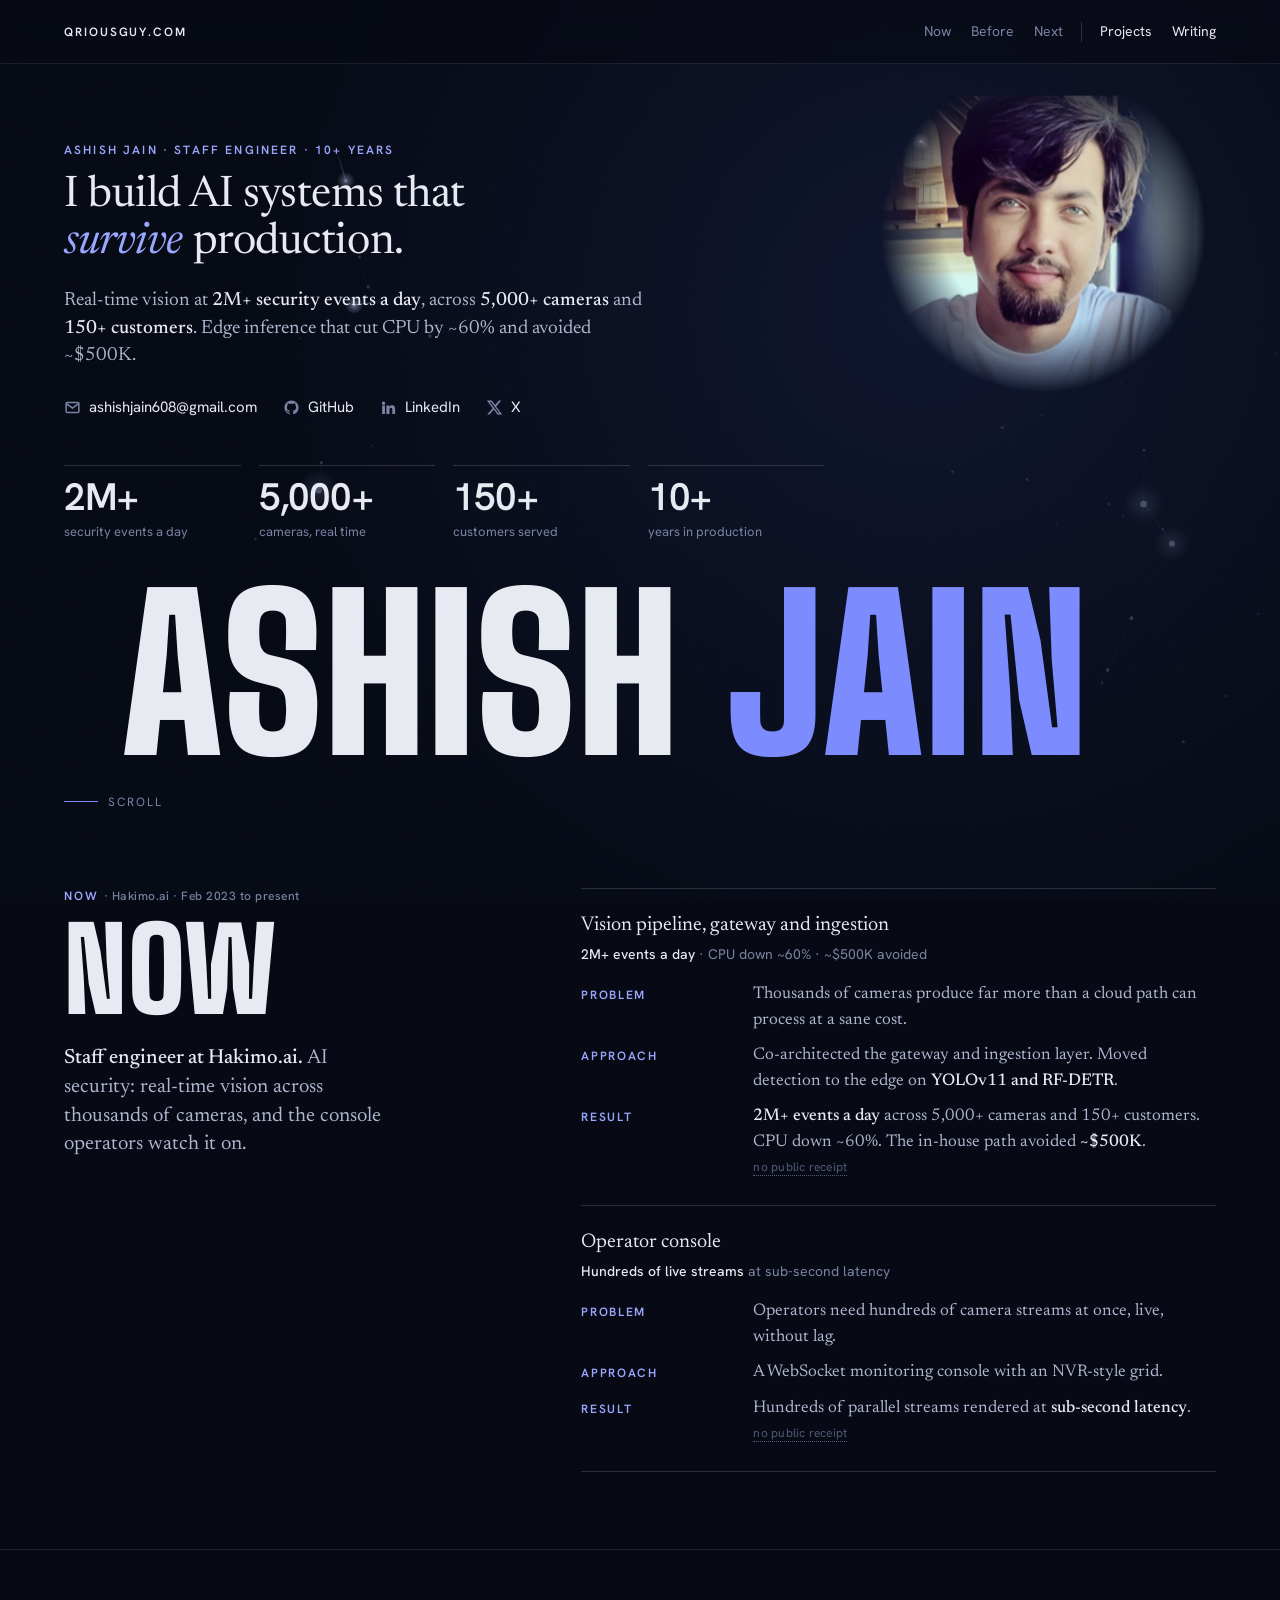
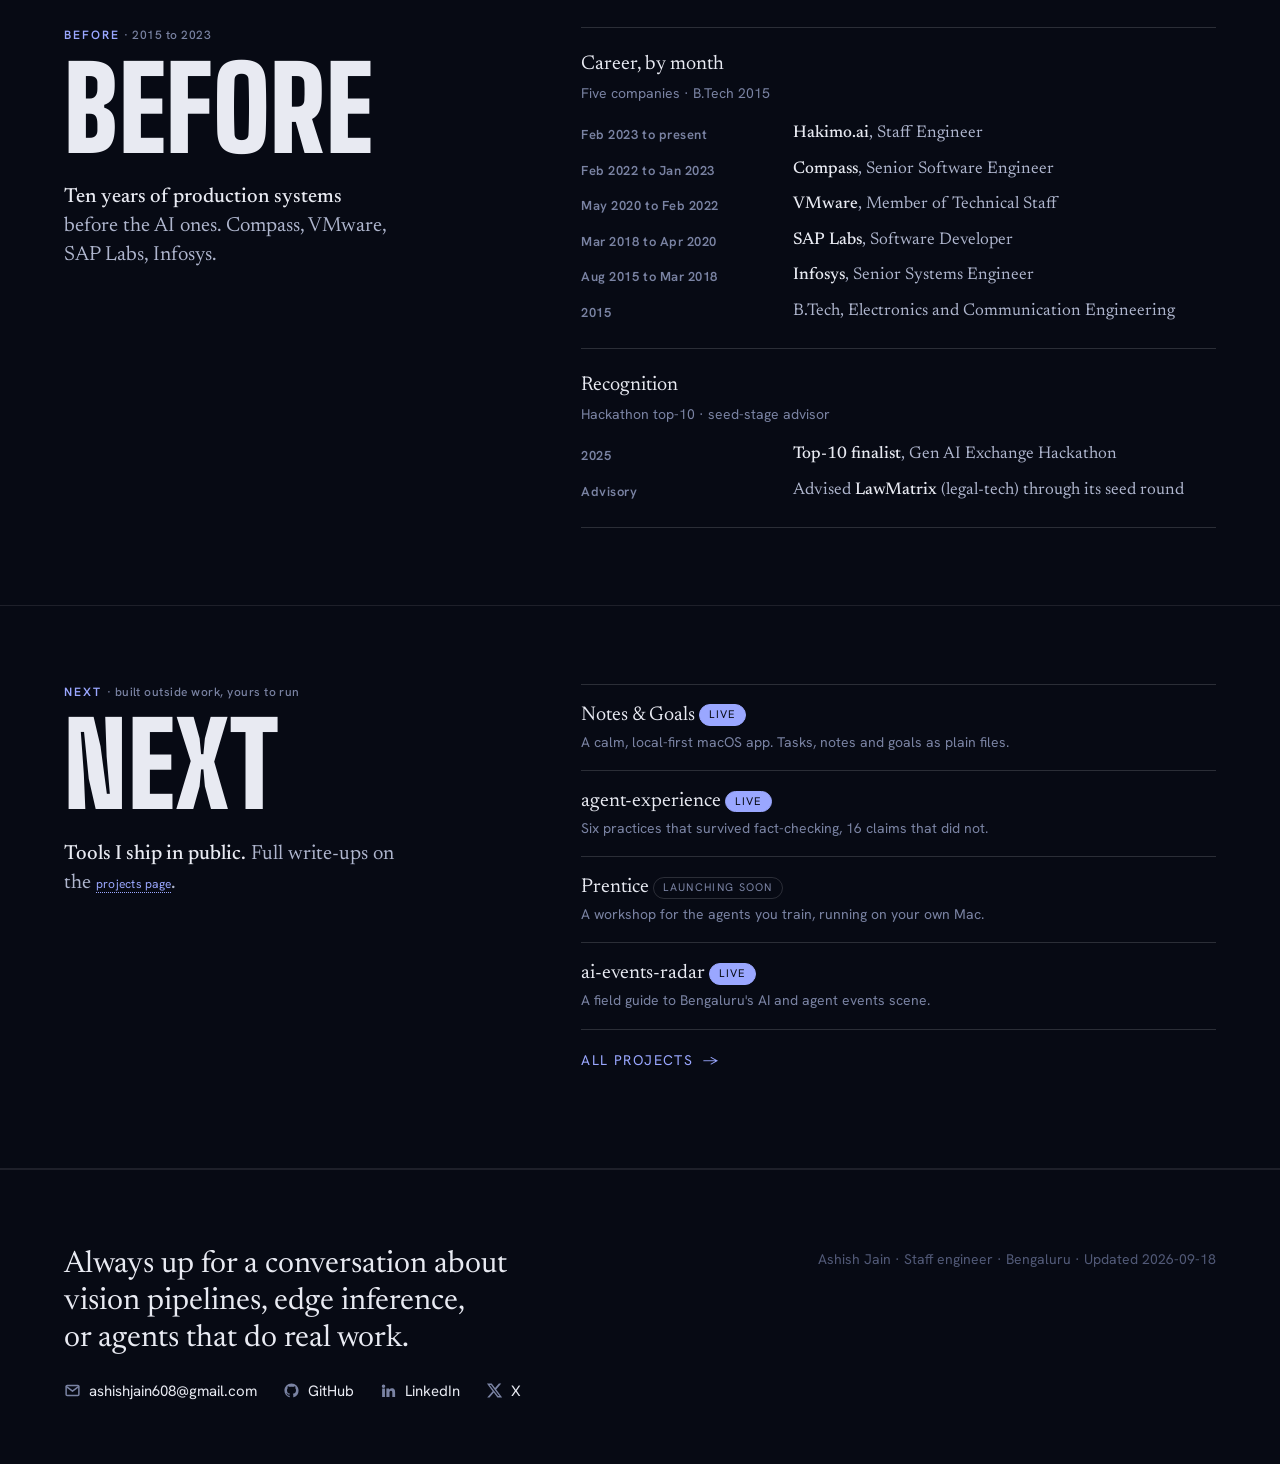
==== commit 9e9f8fc3: "Rebuild the site on the Nebula palette, generated from components Replaces the hand-maintained pages" ====
--- a/index.html
+++ b/index.html
@@ -1,27 +1,27 @@
 <!doctype html>
 <html lang="en">
 <head>
-  <meta charset="utf-8">
-  <meta name="viewport" content="width=device-width, initial-scale=1">
-  <title>Ashish Jain — staff engineer, AI systems that survive production</title>
-  <meta name="description" content="Ashish Jain, staff engineer in Bangalore. Builds AI systems that survive production: real-time vision at 2M+ security events a day across 5,000+ cameras, LLM pipelines, agentic tooling. Open to applied-AI and forward-deployed roles.">
-  <link rel="canonical" href="https://qriousguy.com/">
-  <meta property="og:type" content="website">
-  <meta property="og:site_name" content="qriousguy.com">
-  <meta property="og:title" content="Ashish Jain — I build AI systems that survive production">
-  <meta property="og:description" content="Staff engineer in Bangalore. Real-time vision at 2M+ security events a day, LLM pipelines, agentic tooling. Open to applied-AI and forward-deployed roles.">
-  <meta property="og:url" content="https://qriousguy.com/">
-  <meta name="twitter:card" content="summary">
-  <meta name="twitter:title" content="Ashish Jain — I build AI systems that survive production">
-  <meta name="twitter:description" content="Staff engineer in Bangalore. Real-time vision at 2M+ security events a day, LLM pipelines, agentic tooling.">
-  <link rel="icon" type="image/svg+xml" href="/favicon.svg">
-  <link rel="alternate" type="application/rss+xml" title="Ashish Jain — writing" href="/feed.xml">
-  <link rel="preconnect" href="https://fonts.googleapis.com">
-  <link rel="preconnect" href="https://fonts.gstatic.com" crossorigin>
-  <link href="https://fonts.googleapis.com/css2?family=Anek+Latin:wdth,wght@75..125,400..700&family=Literata:opsz,wght@7..72,400;7..72,500&family=Azeret+Mono:wght@400;500&display=swap" rel="stylesheet">
-  <link rel="stylesheet" href="/style.css">
-  <!-- ld+json:start (generated by build.py from facts.json; do not edit by hand) -->
-  <script type="application/ld+json">
+<meta charset="utf-8">
+<meta name="viewport" content="width=device-width,initial-scale=1">
+<title>Ashish Jain — staff engineer, AI systems in production</title>
+<meta name="description" content="Ashish Jain, staff engineer in Bengaluru. Builds AI systems that survive production: real-time vision at 2M+ security events a day, LLM pipelines, agentic tooling.">
+<link rel="canonical" href="https://qriousguy.com/">
+<meta name="theme-color" content="#070A14">
+<link rel="icon" href="/favicon.svg" type="image/svg+xml">
+<meta property="og:type" content="profile">
+<meta property="og:site_name" content="qriousguy.com">
+<meta property="og:title" content="Ashish Jain — staff engineer, AI systems in production">
+<meta property="og:description" content="Ashish Jain, staff engineer in Bengaluru. Builds AI systems that survive production: real-time vision at 2M+ security events a day, LLM pipelines, agentic tooling.">
+<meta property="og:url" content="https://qriousguy.com/">
+<meta name="twitter:creator" content="@Ashi608">
+<meta property="og:image" content="https://qriousguy.com/assets/ashish-800.webp">
+<meta name="twitter:card" content="summary_large_image">
+<link rel="preconnect" href="https://fonts.googleapis.com">
+<link rel="preconnect" href="https://fonts.gstatic.com" crossorigin>
+<link rel="stylesheet" href="https://fonts.googleapis.com/css2?family=Big+Shoulders+Display:wght@900&family=Newsreader:ital,opsz,wght@0,6..72,400;0,6..72,500;1,6..72,400;1,6..72,500&family=Hanken+Grotesk:wght@400;500;600&display=swap">
+<link rel="stylesheet" href="/tokens.css">
+<link rel="stylesheet" href="/style.css">
+<script type="application/ld+json">
 {
   "@context": "https://schema.org",
   "@type": "Person",
@@ -42,7 +42,8 @@
   },
   "sameAs": [
     "https://github.com/Ashishjain608",
-    "https://www.linkedin.com/in/ashishjain608"
+    "https://www.linkedin.com/in/ashishjain608",
+    "https://x.com/Ashi608"
   ],
   "knowsAbout": [
     "Computer vision",
@@ -54,368 +55,84 @@
     "Real-time video"
   ]
 }
-  </script>
-  <!-- ld+json:end -->
+</script>
 </head>
 <body>
 <a class="skip-link" href="#main">Skip to content</a>
+<canvas id="swarm" aria-hidden="true"></canvas>
+<div class="veil" aria-hidden="true"></div>
+<div class="grain" aria-hidden="true"></div>
 <div class="page">
-
-  <nav class="nav" aria-label="Primary">
-    <a class="home" href="/">qriousguy.com</a>
-    <div class="right">
-      <ul>
-        <li><a href="#work">Work</a></li>
-        <li><a href="#experience">Experience</a></li>
-        <li><a href="#projects">Projects</a></li>
-        <li><a href="#writing">Writing</a></li>
-      </ul>
-      <button class="search-btn" type="button" id="openPal" aria-label="Search the site">
-        <svg width="14" height="14" viewBox="0 0 24 24" fill="none" stroke="currentColor" stroke-width="1.75" stroke-linecap="round" stroke-linejoin="round" aria-hidden="true"><circle cx="11" cy="11" r="7"/><path d="m20 20-3.5-3.5"/></svg>
-        Search <span class="kbd">⌘K</span>
-      </button>
-      <a class="btn" href="mailto:ashishjain608@gmail.com">
-        <svg width="16" height="16" viewBox="0 0 24 24" fill="none" stroke="currentColor" stroke-width="1.75" stroke-linecap="round" stroke-linejoin="round" aria-hidden="true"><rect width="20" height="16" x="2" y="4" rx="2"/><path d="m22 7-8.97 5.7a1.94 1.94 0 0 1-2.06 0L2 7"/></svg>
-        Email me
-      </a>
-    </div>
+<header class="top">
+  <a class="wordmark" href="/">qriousguy.com</a>
+  <nav aria-label="Primary">
+    <div class="nav-group chapters" aria-label="Sections of this profile"><a class="jump active" href="#now">Now</a><a class="jump" href="#before">Before</a><a class="jump" href="#next">Next</a></div>
+    <span class="nav-divider" aria-hidden="true"></span>
+    <div class="nav-group pages"><a class="page-link" href="/projects/">Projects</a><a class="page-link" href="/posts/">Writing</a></div>
   </nav>
-
-  <main id="main">
-    <header class="hero">
-      <div class="lead">
-        <div class="enter" style="--i:0">
-          <p class="kicker">Staff Engineer · Hakimo.ai · Bangalore</p>
-          <h1>Ashish Jain</h1>
-        </div>
-        <div class="enter" style="--i:1">
-          <p class="claim">I build AI systems that survive production.</p>
-          <p class="intro">Staff engineer with 10+ years in backend engineering. At Hakimo.ai I work on real-time vision for security: the gateway and ingestion layer, edge inference, and the operator console.</p>
-        </div>
-        <div class="figs-wrap enter" style="--i:2">
-          <p class="label">At Hakimo.ai, Feb 2023 – present · hover or tap a figure for its source</p>
-          <div class="figs" id="figs">
-            <button class="fig" type="button" aria-expanded="true">
-              <span class="big num">2M+</span><span class="cap">security events handled a day</span>
-              <span class="rc"><span class="k">Source</span><span>Hakimo.ai, public materials on the Scan vision pipeline</span><span class="k">Scope</span><span>Across 5,000+ cameras and 150+ customers</span><span class="k">Last confirmed</span><span class="num">2026-09-14</span></span>
-            </button>
-            <button class="fig" type="button" aria-expanded="false">
-              <span class="big num">5,000+</span><span class="cap">cameras across 150+ customers</span>
-              <span class="rc"><span class="k">Source</span><span>Hakimo.ai, public materials</span><span class="k">Scope</span><span>Cameras feeding the real-time vision pipeline</span><span class="k">Last confirmed</span><span class="num">2026-09-14</span></span>
-            </button>
-            <button class="fig" type="button" aria-expanded="false">
-              <span class="big num">~60%</span><span class="cap">less CPU for edge inference</span>
-              <span class="rc"><span class="k">Source</span><span>Edge inference profiling on YOLOv11 and RF-DETR</span><span class="k">Write-up</span><span>Upcoming post: where the ~60% CPU went</span><span class="k">Last confirmed</span><span class="num">2026-09-14</span></span>
-            </button>
-            <button class="fig" type="button" aria-expanded="false">
-              <span class="big num">~$500K</span><span class="cap">infrastructure spend avoided</span>
-              <span class="rc"><span class="k">Source</span><span>Projected spend for the in-house inference path versus the alternative</span><span class="k">Scope</span><span>Estimate, not audited</span><span class="k">Last confirmed</span><span class="num">2026-09-14</span></span>
-            </button>
-          </div>
-          <div class="receipt" id="receipt" aria-live="polite"></div>
-        </div>
-        <div class="ticker enter" style="--i:3" aria-label="2M+ events a day drawn at the real rate">
-          <div class="strip" aria-hidden="true"><div class="ticks"></div></div>
-          <p class="cap"><span>2M+ events a day is about 23 every second. The ticks cross the line at that rate.</span><span class="num">1 tick = 1 event</span></p>
-        </div>
-      </div>
-
-      <aside class="card enter" style="--i:3" aria-label="Profile">
-        <div>
-          <p class="status"><span class="dot pulse" aria-hidden="true"></span><span class="on">Available</span><span class="upd num">updated 2026-09-14</span></p>
-          <p class="avail">Open to applied-AI and forward-deployed roles, consulting, and collaborations.</p>
-        </div>
-        <div class="cta">
-          <a class="btn big" href="mailto:ashishjain608@gmail.com">
-            <svg width="20" height="20" viewBox="0 0 24 24" fill="none" stroke="currentColor" stroke-width="1.75" stroke-linecap="round" stroke-linejoin="round" aria-hidden="true"><rect width="20" height="16" x="2" y="4" rx="2"/><path d="m22 7-8.97 5.7a1.94 1.94 0 0 1-2.06 0L2 7"/></svg>
-            Email me
-          </a>
-          <a class="addr" href="mailto:ashishjain608@gmail.com">ashishjain608@gmail.com</a>
-        </div>
-        <div class="links">
-          <a href="https://github.com/Ashishjain608">
-            <svg width="18" height="18" viewBox="0 0 24 24" fill="none" stroke="currentColor" stroke-width="1.75" stroke-linecap="round" stroke-linejoin="round" aria-hidden="true"><path d="M15 22v-4a4.8 4.8 0 0 0-1-3.5c3 0 6-2 6-5.5.08-1.25-.27-2.48-1-3.5.28-1.15.28-2.35 0-3.5 0 0-1 0-3 1.5-2.64-.5-5.36-.5-8 0C6 2 5 2 5 2c-.3 1.15-.3 2.35 0 3.5A5.4 5.4 0 0 0 4 9c0 3.5 3 5.5 6 5.5-.39.49-.68 1.05-.85 1.65-.17.6-.22 1.23-.15 1.85v4"/><path d="M9 18c-4.51 2-5-2-7-2"/></svg>
-            <span>GitHub <span class="h">Ashishjain608</span></span>
-          </a>
-          <a href="https://www.linkedin.com/in/ashishjain608">
-            <svg width="18" height="18" viewBox="0 0 24 24" fill="none" stroke="currentColor" stroke-width="1.75" stroke-linecap="round" stroke-linejoin="round" aria-hidden="true"><path d="M16 8a6 6 0 0 1 6 6v7h-4v-7a2 2 0 0 0-2-2 2 2 0 0 0-2 2v7h-4v-7a6 6 0 0 1 6-6z"/><rect width="4" height="12" x="2" y="9"/><circle cx="4" cy="4" r="2"/></svg>
-            <span>LinkedIn <span class="h">ashishjain608</span></span>
-          </a>
-        </div>
-        <dl>
-          <dt>Role</dt><dd>Staff Engineer</dd>
-          <dt>Company</dt><dd>Hakimo.ai, since 2023</dd>
-          <dt>Based in</dt><dd>Bangalore, India</dd>
-          <dt>Experience</dt><dd>10+ years</dd>
-          <dt>Focus</dt><dd>Distributed systems, event pipelines, edge inference, real-time video</dd>
-        </dl>
-      </aside>
-    </header>
-
-    <section class="section" id="work" aria-labelledby="work-h">
-      <div class="sec-head rise">
-        <div class="row">
-          <h2 id="work-h">Selected work</h2>
-          <p class="mono" style="color:var(--muted)">Hakimo.ai · Staff Engineer · Feb 2023 – present</p>
-        </div>
-        <p class="sub">Employer work. Details are limited to what is already public.</p>
-      </div>
-      <div class="cases">
-        <article class="case rise">
-          <div class="head"><h3>Vision pipeline</h3><span class="tag">Hakimo.ai</span></div>
-          <p class="summary">The gateway, ingestion layer and edge inference behind Scan, Hakimo's real-time vision pipeline.</p>
-          <dl class="par">
-            <dt>Problem</dt><dd>Keep real-time vision in step with 2M+ security events a day, across 5,000+ cameras and 150+ customers.</dd>
-            <dt>Approach</dt><dd>Co-architected the gateway and ingestion layer. Profiled edge inference on YOLOv11 and RF-DETR, and kept that path in-house.</dd>
-            <dt>Result</dt><dd class="result">~60% less CPU at the edge, and ~$500K of projected infrastructure spend avoided.</dd>
-          </dl>
-        </article>
-        <article class="case rise">
-          <div class="head"><h3>Operator console</h3><span class="tag">Hakimo.ai</span></div>
-          <p class="summary">A live monitoring console where security operators watch camera streams and act on events.</p>
-          <dl class="par">
-            <dt>Problem</dt><dd>Operators need hundreds of camera streams live in one view, with no lag between what happens and what they see.</dd>
-            <dt>Approach</dt><dd>A WebSocket monitoring console with an NVR-style grid that renders streams in parallel.</dd>
-            <dt>Result</dt><dd class="result">Hundreds of parallel camera streams at sub-second latency.</dd>
-          </dl>
-        </article>
-      </div>
-    </section>
-
-    <section class="section" id="experience" aria-labelledby="exp-h">
-      <div class="sec-head rise">
-        <div class="row">
-          <h2 id="exp-h">Experience</h2>
-          <p class="mono" style="color:var(--muted)">Aug 2015 – present · bars drawn to scale</p>
-        </div>
-      </div>
-      <div class="timeline">
-        <div class="trow"><div class="who"><b>Hakimo.ai</b><span>Staff Engineer · Feb 2023 – present</span></div><div class="track"><div class="bar now grow" style="left:67.7%;width:32.3%"></div></div></div>
-        <div class="trow"><div class="who"><b>Compass</b><span>Senior Software Engineer · Feb 2022 – Jan 2023</span></div><div class="track"><div class="bar grow" style="left:58.6%;width:8.3%"></div></div></div>
-        <div class="trow"><div class="who"><b>VMware</b><span>Member of Technical Staff · May 2020 – Feb 2022</span></div><div class="track"><div class="bar grow" style="left:42.9%;width:15.8%"></div></div></div>
-        <div class="trow"><div class="who"><b>SAP Labs</b><span>Software Developer · Mar 2018 – Apr 2020</span></div><div class="track"><div class="bar grow" style="left:23.3%;width:18.8%"></div></div></div>
-        <div class="trow"><div class="who"><b>Infosys</b><span>Senior Systems Engineer · Aug 2015 – Mar 2018</span></div><div class="track"><div class="bar grow" style="left:0;width:23.3%"></div></div></div>
-        <div class="trow"><div class="who"><b>B.Tech</b><span>Electronics &amp; Communication · 2015</span></div><div class="track"><div class="mark"></div></div></div>
-        <div class="axis" aria-hidden="true"><span></span><div><span style="left:3.8%">2016</span><span style="left:21.8%">2018</span><span style="left:39.8%">2020</span><span style="left:57.9%">2022</span><span style="left:75.9%">2024</span><span style="left:94%">2026</span></div></div>
-      </div>
-      <div class="also rise">
-        <p class="label">Also</p>
-        <ul>
-          <li>Top-10 finalist, Gen AI Exchange Hackathon 2025</li>
-          <li>Advised LawMatrix, a legal-tech startup, through its seed round</li>
-        </ul>
-      </div>
-    </section>
-
-    <section class="section" id="projects" aria-labelledby="proj-h">
-      <div class="sec-head rise">
-        <div class="row">
-          <h2 id="proj-h">Projects</h2>
-          <a class="arrow-link" href="/apps/">All projects<svg width="14" height="14" viewBox="0 0 24 24" fill="none" stroke="currentColor" stroke-width="1.75" stroke-linecap="round" stroke-linejoin="round" aria-hidden="true"><path d="M5 12h14"/><path d="m12 5 7 7-7 7"/></svg></a>
-        </div>
-        <p class="sub">Built on my own time. Live projects link to the real thing. Last-push dates come from GitHub when the page loads.</p>
-      </div>
-      <div class="projects">
-        <article class="proj rise">
-          <div class="head"><h3>unicorn-radar</h3><span class="tag live">Live</span></div>
-          <dl>
-            <div><dt>Problem</dt><dd>Tracking recently funded AI companies usually means paying for data APIs.</dd></div>
-            <div><dt>Approach</dt><dd>Six free public sources, including the Wayback Machine and SEC Form D filings, then one LLM classification pass.</dd></div>
-            <div><dt>Result</dt><dd class="result">7,852 companies classified, 2,764 hiring for AI right now, 1,132 with an Indian entity. Zero paid APIs.</dd></div>
-          </dl>
-          <p class="foot"><a href="https://qriousguy.com/unicorn-radar-site/">Open unicorn-radar<svg width="14" height="14" viewBox="0 0 24 24" fill="none" stroke="currentColor" stroke-width="1.75" stroke-linecap="round" stroke-linejoin="round" aria-hidden="true"><path d="M7 7h10v10"/><path d="M7 17 17 7"/></svg></a><span class="push num" data-repo="unicorn-radar-site">last push 2026-08-25</span></p>
-        </article>
-        <article class="proj rise">
-          <div class="head"><h3>agent-experience</h3><span class="tag live">Live</span></div>
-          <dl>
-            <div><dt>Problem</dt><dd>Which popular advice actually helps coding agents work in a real codebase?</dd></div>
-            <div><dt>Approach</dt><dd>Fact-checked the claims adversarially, then mined 380 of my own Claude Code sessions.</dd></div>
-            <div><dt>Result</dt><dd class="result">A field guide: six practices that held up, and 16 popular claims that didn't.</dd></div>
-          </dl>
-          <p class="foot"><a href="https://qriousguy.com/agent-experience/">Read the field guide<svg width="14" height="14" viewBox="0 0 24 24" fill="none" stroke="currentColor" stroke-width="1.75" stroke-linecap="round" stroke-linejoin="round" aria-hidden="true"><path d="M7 7h10v10"/><path d="M7 17 17 7"/></svg></a><span class="push num" data-repo="agent-experience">last push 2026-07-07</span></p>
-        </article>
-        <div class="more rise">
-          <p class="label">More projects</p>
-          <article>
-            <div class="head"><h3>ai-events-radar</h3><span class="tag live">Live</span></div>
-            <p>A field guide to Bengaluru's AI and agent events scene.</p>
-            <p class="foot"><a href="https://qriousguy.com/ai-events-radar/">qriousguy.com/ai-events-radar/</a><span class="push num" data-repo="ai-events-radar">last push 2026-07-07</span></p>
-          </article>
-          <article>
-            <div class="head"><h3>Prentice</h3><span class="tag soon">Launching soon</span></div>
-            <p>A workshop for the agents you train, running on your own Mac.</p>
-          </article>
-          <article>
-            <div class="head"><h3>Notes &amp; Goals</h3><span class="tag soon">Launching soon</span></div>
-            <p>A local-first macOS app for tasks, notes and goals, kept as plain files.</p>
-          </article>
-        </div>
-      </div>
-    </section>
-
-    <section class="section" id="writing" aria-labelledby="writing-h">
-      <div class="sec-head rise">
-        <div class="row">
-          <h2 id="writing-h">Writing</h2>
-          <a class="arrow-link" href="/feed.xml"><svg width="14" height="14" viewBox="0 0 24 24" fill="none" stroke="currentColor" stroke-width="1.75" stroke-linecap="round" stroke-linejoin="round" aria-hidden="true"><path d="M4 11a9 9 0 0 1 9 9"/><path d="M4 4a16 16 0 0 1 16 16"/><circle cx="5" cy="19" r="1"/></svg>RSS feed</a>
-        </div>
-      </div>
-      <div class="writing">
-        <article class="post-card rise">
-          <p class="meta"><time class="num" datetime="2026-07-11">2026-07-11</time><span>Published</span></p>
-          <h3><a href="/posts/six-free-sources-one-llm.html">Six free data sources, one LLM, and 3,872 AI companies</a></h3>
-          <p class="dek">Zero paid APIs: the Wayback Machine, SEC Form D, and one Sonnet classification pass built a radar of recently funded AI companies — 551 hiring right now.</p>
-          <a class="arrow-link" href="/posts/six-free-sources-one-llm.html">Read the post<svg width="14" height="14" viewBox="0 0 24 24" fill="none" stroke="currentColor" stroke-width="1.75" stroke-linecap="round" stroke-linejoin="round" aria-hidden="true"><path d="M5 12h14"/><path d="m12 5 7 7-7 7"/></svg></a>
-        </article>
-        <div class="nextup rise">
-          <p class="label">Next up</p>
-          <ul>
-            <li><span class="tag upcoming">Upcoming</span><span>Profiling edge inference: where the ~60% CPU went</span></li>
-            <li><span class="tag upcoming">Upcoming</span><span>What 380 Claude Code sessions taught me about agent-readable codebases</span></li>
-          </ul>
-        </div>
-      </div>
-    </section>
-
-    <section class="section contact" id="contact" aria-labelledby="contact-h">
-      <div class="contact-box rise">
-        <div class="text">
-          <div>
-            <h2 id="contact-h">Work with me</h2>
-            <p class="pitch">Open to applied-AI and forward-deployed roles, consulting, and collaborations. Email is the fastest way to reach me.</p>
-          </div>
-          <ul class="offers">
-            <li><b>Roles</b><span>Applied-AI and forward-deployed teams that ship to production.</span></li>
-            <li><b>Consulting</b><span>Event ingestion, inference pipelines, edge deployments and LLM data pipelines.</span></li>
-            <li><b>Collaborations</b><span>Open-source tools and write-ups grounded in measured work.</span></li>
-          </ul>
-        </div>
-        <div class="cta">
-          <a class="btn big" href="mailto:ashishjain608@gmail.com">
-            <svg width="20" height="20" viewBox="0 0 24 24" fill="none" stroke="currentColor" stroke-width="1.75" stroke-linecap="round" stroke-linejoin="round" aria-hidden="true"><rect width="20" height="16" x="2" y="4" rx="2"/><path d="m22 7-8.97 5.7a1.94 1.94 0 0 1-2.06 0L2 7"/></svg>
-            Email me
-          </a>
-          <a class="addr" href="mailto:ashishjain608@gmail.com">ashishjain608@gmail.com</a>
-          <div class="pair">
-            <a class="btn ghost" href="https://github.com/Ashishjain608"><svg width="16" height="16" viewBox="0 0 24 24" fill="none" stroke="currentColor" stroke-width="1.75" stroke-linecap="round" stroke-linejoin="round" aria-hidden="true"><path d="M15 22v-4a4.8 4.8 0 0 0-1-3.5c3 0 6-2 6-5.5.08-1.25-.27-2.48-1-3.5.28-1.15.28-2.35 0-3.5 0 0-1 0-3 1.5-2.64-.5-5.36-.5-8 0C6 2 5 2 5 2c-.3 1.15-.3 2.35 0 3.5A5.4 5.4 0 0 0 4 9c0 3.5 3 5.5 6 5.5-.39.49-.68 1.05-.85 1.65-.17.6-.22 1.23-.15 1.85v4"/><path d="M9 18c-4.51 2-5-2-7-2"/></svg>GitHub</a>
-            <a class="btn ghost" href="https://www.linkedin.com/in/ashishjain608"><svg width="16" height="16" viewBox="0 0 24 24" fill="none" stroke="currentColor" stroke-width="1.75" stroke-linecap="round" stroke-linejoin="round" aria-hidden="true"><path d="M16 8a6 6 0 0 1 6 6v7h-4v-7a2 2 0 0 0-2-2 2 2 0 0 0-2 2v7h-4v-7a6 6 0 0 1 6-6z"/><rect width="4" height="12" x="2" y="9"/><circle cx="4" cy="4" r="2"/></svg>LinkedIn</a>
-          </div>
-        </div>
-      </div>
-    </section>
-
-    <section class="section" id="agents" aria-labelledby="agents-h">
-      <div class="agents">
-        <div class="text rise">
-          <div class="sec-head">
-            <div class="row"><h2 id="agents-h">For agents</h2><p class="mono" style="color:var(--muted)">one facts file, three formats</p></div>
-          </div>
-          <p>If an assistant, a screening agent or a search engine is reading this page for you, the same facts are published in plain machine-readable form. All three files are generated from one dated source, so they never drift from what you see here.</p>
-          <div class="prompt">
-            <code id="promptText">Read https://qriousguy.com/llms.txt and tell me whether Ashish Jain fits a forward-deployed AI role.</code>
-            <div class="row"><button class="btn ghost" type="button" id="copyPrompt">Copy this prompt</button><span id="copyStatus" aria-live="polite">Paste it into Claude, ChatGPT or your own agent.</span></div>
-          </div>
-        </div>
-        <div class="files rise">
-          <a href="/llms.txt"><span class="n">/llms.txt</span><span class="d">plain-text summary for LLMs</span></a>
-          <a href="/resume.json"><span class="n">/resume.json</span><span class="d">JSON Resume schema</span></a>
-          <a href="/#agents" onclick="return false"><span class="n">JSON-LD</span><span class="d">schema.org Person, in the page head</span></a>
-        </div>
-      </div>
-    </section>
-  </main>
-
-  <footer class="foot">
-    <div class="who"><b>Ashish Jain</b><span class="num">Staff engineer · Bangalore · last updated 2026-09-14</span></div>
-    <ul>
-      <li><a href="mailto:ashishjain608@gmail.com">ashishjain608@gmail.com</a></li>
-      <li><a href="https://github.com/Ashishjain608">GitHub</a></li>
-      <li><a href="https://www.linkedin.com/in/ashishjain608">LinkedIn</a></li>
-      <li><a href="/apps/">Apps</a></li>
-      <li><a href="/posts/">Posts</a></li>
-      <li><a href="/feed.xml"><svg width="14" height="14" viewBox="0 0 24 24" fill="none" stroke="currentColor" stroke-width="1.75" stroke-linecap="round" stroke-linejoin="round" aria-hidden="true"><path d="M4 11a9 9 0 0 1 9 9"/><path d="M4 4a16 16 0 0 1 16 16"/><circle cx="5" cy="19" r="1"/></svg>RSS</a></li>
-    </ul>
-    <p class="budget num" id="budget">This page: HTML 29 KB · CSS 23 KB · JS inline, under 4 KB · 0 dependencies · 0 trackers · 3 font families</p>
-  </footer>
-
-  <dialog class="pal" id="pal" aria-label="Search the site">
-    <input id="palInput" type="text" placeholder="Jump to a section, project, post or contact" autocomplete="off">
-    <ul id="palList" role="listbox"></ul>
-  </dialog>
+</header>
+<main id="main">
+<section class="hero" aria-label="Introduction">
+  <figure class="photo">
+    <img src="/assets/ashish-800.webp" alt="Ashish Jain" width="800" height="800" fetchpriority="high">
+  </figure>
+  <div class="lines">
+    <p class="eb">Ashish Jain · Staff engineer · 10+ years</p>
+    <h1>I build AI systems that <i>survive</i> production.</h1>
+    <p class="proof">Real-time vision at <b>2M+ security events a day</b>, across <b>5,000+ cameras</b> and <b>150+ customers</b>. Edge inference that cut CPU by ~60% and avoided ~$500K.</p>
+    <div class="linkrow"><a href="mailto:ashishjain608@gmail.com" rel="me"><svg class="ico" viewBox="0 0 24 24" aria-hidden="true"><rect x="3" y="5" width="18" height="14" rx="1.5"/><path d="m3.5 6.5 8.5 6.5 8.5-6.5"/></svg>ashishjain608@gmail.com</a><a href="https://github.com/Ashishjain608" target="_blank" rel="me noopener noreferrer"><svg class="ico f" viewBox="0 0 24 24" aria-hidden="true"><path d="M12 2C6.48 2 2 6.48 2 12c0 4.42 2.87 8.17 6.84 9.5.5.09.68-.22.68-.48 0-.24-.01-.87-.01-1.7-2.78.6-3.37-1.34-3.37-1.34-.45-1.16-1.11-1.47-1.11-1.47-.91-.62.07-.6.07-.6 1 .07 1.53 1.03 1.53 1.03.89 1.52 2.34 1.08 2.91.83.09-.65.35-1.09.63-1.34-2.22-.25-4.55-1.11-4.55-4.94 0-1.09.39-1.98 1.03-2.68-.1-.25-.45-1.27.1-2.64 0 0 .84-.27 2.75 1.02.8-.22 1.65-.33 2.5-.33s1.7.11 2.5.33c1.91-1.29 2.75-1.02 2.75-1.02.55 1.37.2 2.39.1 2.64.64.7 1.03 1.59 1.03 2.68 0 3.84-2.34 4.69-4.57 4.94.36.31.68.92.68 1.85 0 1.34-.01 2.42-.01 2.75 0 .27.18.58.69.48A10 10 0 0 0 22 12c0-5.52-4.48-10-10-10z"/></svg>GitHub</a><a href="https://www.linkedin.com/in/ashishjain608" target="_blank" rel="me noopener noreferrer"><svg class="ico f" viewBox="0 0 24 24" aria-hidden="true"><path d="M4.98 3.5a2.5 2.5 0 1 1 0 5 2.5 2.5 0 0 1 0-5zM3 9h4v12H3zM9 9h3.8v1.71h.05c.53-1 1.82-2.06 3.75-2.06 4.01 0 4.75 2.64 4.75 6.07V21h-4v-5.5c0-1.31-.02-3-1.83-3-1.83 0-2.11 1.43-2.11 2.91V21H9z"/></svg>LinkedIn</a><a href="https://x.com/Ashi608" target="_blank" rel="me noopener noreferrer"><svg class="ico f" viewBox="0 0 24 24" aria-hidden="true"><path d="M18.24 2.25h3.31l-7.23 8.26 8.5 11.24h-6.65l-5.22-6.82-5.96 6.82H1.68l7.73-8.84L1.25 2.25h6.82l4.71 6.23zm-1.16 17.52h1.83L7.08 4.13H5.11z"/></svg>X</a></div>
+  </div>
+  <div class="board"><div class="tile"><b class="num">2M+</b><span>security events a day</span></div><div class="tile"><b class="num">5,000+</b><span>cameras, real time</span></div><div class="tile"><b class="num">150+</b><span>customers served</span></div><div class="tile"><b class="num">10+</b><span>years in production</span></div></div>
+  <p class="masthead" aria-hidden="true">Ashish <span>Jain</span></p>
+</section>
+<div class="hint" id="hint"><span class="bar"></span><span>Scroll</span></div>
+<section class="chapter reveal" id="now">
+  <div class="side">
+    <h2 class="word"><small>Now <b>· Hakimo.ai · Feb 2023 to present</b></small>Now</h2>
+    <p class="sum"><b>Staff engineer at Hakimo.ai.</b> AI security: real-time vision across thousands of cameras, and the console operators watch it on.</p>
+  </div>
+  <div class="body"><article class="entry">
+  <h3 class="t">Vision pipeline, gateway and ingestion</h3>
+  <p class="r"><b>2M+ events a day</b> · CPU down ~60% · ~$500K avoided</p>
+  <dl class="par par"><dt>Problem</dt><dd>Thousands of cameras produce far more than a cloud path can process at a sane cost.</dd><dt>Approach</dt><dd>Co-architected the gateway and ingestion layer. Moved detection to the edge on <b>YOLOv11 and RF-DETR</b>.</dd><dt>Result</dt><dd><b>2M+ events a day</b> across 5,000+ cameras and 150+ customers. CPU down ~60%. The in-house path avoided <b>~$500K</b>. <span class="rc none">no public receipt</span></dd></dl>
+</article><article class="entry">
+  <h3 class="t">Operator console</h3>
+  <p class="r"><b>Hundreds of live streams</b> at sub-second latency</p>
+  <dl class="par par"><dt>Problem</dt><dd>Operators need hundreds of camera streams at once, live, without lag.</dd><dt>Approach</dt><dd>A WebSocket monitoring console with an NVR-style grid.</dd><dt>Result</dt><dd>Hundreds of parallel streams rendered at <b>sub-second latency</b>. <span class="rc none">no public receipt</span></dd></dl>
+</article></div>
+</section>
+<section class="chapter reveal" id="before">
+  <div class="side">
+    <h2 class="word"><small>Before <b>· 2015 to 2023</b></small>Before</h2>
+    <p class="sum"><b>Ten years of production systems</b> before the AI ones. Compass, VMware, SAP Labs, Infosys.</p>
+  </div>
+  <div class="body"><article class="entry">
+  <h3 class="t">Career, by month</h3>
+  <p class="r">Five companies · B.Tech 2015</p>
+  <dl class="par timeline"><dt>Feb 2023 to present</dt><dd><b>Hakimo.ai</b>, Staff Engineer</dd><dt>Feb 2022 to Jan 2023</dt><dd><b>Compass</b>, Senior Software Engineer</dd><dt>May 2020 to Feb 2022</dt><dd><b>VMware</b>, Member of Technical Staff</dd><dt>Mar 2018 to Apr 2020</dt><dd><b>SAP Labs</b>, Software Developer</dd><dt>Aug 2015 to Mar 2018</dt><dd><b>Infosys</b>, Senior Systems Engineer</dd><dt>2015</dt><dd>B.Tech, Electronics and Communication Engineering</dd></dl>
+</article><article class="entry">
+  <h3 class="t">Recognition</h3>
+  <p class="r">Hackathon top-10 · seed-stage advisor</p>
+  <dl class="par timeline"><dt>2025</dt><dd><b>Top-10 finalist</b>, Gen AI Exchange Hackathon</dd><dt>Advisory</dt><dd>Advised <b>LawMatrix</b> (legal-tech) through its seed round</dd></dl>
+</article></div>
+</section>
+<section class="chapter reveal" id="next">
+  <div class="side">
+    <h2 class="word"><small>Next <b>· built outside work, yours to run</b></small>Next</h2>
+    <p class="sum"><b>Tools I ship in public.</b> Full write-ups on the <a class="rc" href="/projects/">projects page</a>.</p>
+  </div>
+  <div class="body"><a class="row" href="/projects/#notes-goals"><span class="t">Notes &amp; Goals <span class="tag live">Live</span></span><span class="r">A calm, local-first macOS app. Tasks, notes and goals as plain files.</span></a><a class="row" href="/projects/#agent-experience"><span class="t">agent-experience <span class="tag live">Live</span></span><span class="r">Six practices that survived fact-checking, 16 claims that did not.</span></a><a class="row" href="/projects/#prentice"><span class="t">Prentice <span class="tag soon">Launching soon</span></span><span class="r">A workshop for the agents you train, running on your own Mac.</span></a><a class="row" href="/projects/#ai-events-radar"><span class="t">ai-events-radar <span class="tag live">Live</span></span><span class="r">A field guide to Bengaluru's AI and agent events scene.</span></a><a class="row more" href="/projects/">All projects <span aria-hidden="true">→</span></a></div>
+</section>
+</main>
+<footer class="reveal">
+  <div>
+    <p class="big">Always up for a conversation about vision pipelines, edge inference, or agents that do real work.</p>
+    <div class="linkrow"><a href="mailto:ashishjain608@gmail.com" rel="me"><svg class="ico" viewBox="0 0 24 24" aria-hidden="true"><rect x="3" y="5" width="18" height="14" rx="1.5"/><path d="m3.5 6.5 8.5 6.5 8.5-6.5"/></svg>ashishjain608@gmail.com</a><a href="https://github.com/Ashishjain608" target="_blank" rel="me noopener noreferrer"><svg class="ico f" viewBox="0 0 24 24" aria-hidden="true"><path d="M12 2C6.48 2 2 6.48 2 12c0 4.42 2.87 8.17 6.84 9.5.5.09.68-.22.68-.48 0-.24-.01-.87-.01-1.7-2.78.6-3.37-1.34-3.37-1.34-.45-1.16-1.11-1.47-1.11-1.47-.91-.62.07-.6.07-.6 1 .07 1.53 1.03 1.53 1.03.89 1.52 2.34 1.08 2.91.83.09-.65.35-1.09.63-1.34-2.22-.25-4.55-1.11-4.55-4.94 0-1.09.39-1.98 1.03-2.68-.1-.25-.45-1.27.1-2.64 0 0 .84-.27 2.75 1.02.8-.22 1.65-.33 2.5-.33s1.7.11 2.5.33c1.91-1.29 2.75-1.02 2.75-1.02.55 1.37.2 2.39.1 2.64.64.7 1.03 1.59 1.03 2.68 0 3.84-2.34 4.69-4.57 4.94.36.31.68.92.68 1.85 0 1.34-.01 2.42-.01 2.75 0 .27.18.58.69.48A10 10 0 0 0 22 12c0-5.52-4.48-10-10-10z"/></svg>GitHub</a><a href="https://www.linkedin.com/in/ashishjain608" target="_blank" rel="me noopener noreferrer"><svg class="ico f" viewBox="0 0 24 24" aria-hidden="true"><path d="M4.98 3.5a2.5 2.5 0 1 1 0 5 2.5 2.5 0 0 1 0-5zM3 9h4v12H3zM9 9h3.8v1.71h.05c.53-1 1.82-2.06 3.75-2.06 4.01 0 4.75 2.64 4.75 6.07V21h-4v-5.5c0-1.31-.02-3-1.83-3-1.83 0-2.11 1.43-2.11 2.91V21H9z"/></svg>LinkedIn</a><a href="https://x.com/Ashi608" target="_blank" rel="me noopener noreferrer"><svg class="ico f" viewBox="0 0 24 24" aria-hidden="true"><path d="M18.24 2.25h3.31l-7.23 8.26 8.5 11.24h-6.65l-5.22-6.82-5.96 6.82H1.68l7.73-8.84L1.25 2.25h6.82l4.71 6.23zm-1.16 17.52h1.83L7.08 4.13H5.11z"/></svg>X</a></div>
+  </div>
+  <p class="meta">Ashish Jain · Staff engineer · Bengaluru · Updated 2026-09-18</p>
+</footer>
 </div>
-
-<script>
-(function () {
-  // Receipts: the active figure's source renders inline under the row. Hover and focus preview, click pins.
-  var figs = document.querySelectorAll('.fig'), panel = document.getElementById('receipt');
-  function show(b) {
-    var parts = [], cur = null;
-    b.querySelector('.rc').childNodes.forEach(function (n) {
-      if (n.nodeType !== 1) return;
-      if (n.classList.contains('k')) { cur = { k: n.textContent, v: '' }; parts.push(cur); }
-      else if (cur) { cur.v += n.outerHTML; }
-    });
-    panel.innerHTML = parts.map(function (x) { return '<div><span class="k">' + x.k + '</span>' + x.v + '</div>'; }).join('');
-  }
-  var pinned = figs[0]; show(pinned);
-  figs.forEach(function (b) {
-    b.addEventListener('mouseenter', function () { show(b); });
-    b.addEventListener('focus', function () { show(b); });
-    b.addEventListener('mouseleave', function () { show(pinned); });
-    b.addEventListener('click', function () {
-      figs.forEach(function (o) { o.setAttribute('aria-expanded', 'false'); });
-      b.setAttribute('aria-expanded', 'true'); pinned = b; show(b);
-    });
-  });
-
-  // Last-push dates from GitHub. The HTML already holds the last known date, so this only refreshes it.
-  document.querySelectorAll('[data-repo]').forEach(function (el) {
-    fetch('https://api.github.com/repos/Ashishjain608/' + el.dataset.repo)
-      .then(function (r) { return r.ok ? r.json() : null; })
-      .then(function (d) { if (d && d.pushed_at) el.textContent = 'last push ' + d.pushed_at.slice(0, 10); })
-      .catch(function () {});
-  });
-
-  // Copy the agent prompt. The text stays visible because clipboard access fails in X and LinkedIn in-app browsers.
-  var cp = document.getElementById('copyPrompt'), cs = document.getElementById('copyStatus');
-  cp.addEventListener('click', function () {
-    var t = document.getElementById('promptText').textContent;
-    try { navigator.clipboard.writeText(t).then(function () { cs.textContent = 'Copied.'; }, function () { cs.textContent = 'Select the text above to copy it.'; }); }
-    catch (e) { cs.textContent = 'Select the text above to copy it.'; }
-  });
-
-  // Command palette on a native dialog. Header links remain the plain path.
-  var routes = [
-    { t: 'Selected work', k: 'Section', h: '#work' }, { t: 'Experience', k: 'Section', h: '#experience' }, { t: 'Projects', k: 'Section', h: '#projects' }, { t: 'Writing', k: 'Section', h: '#writing' }, { t: 'Work with me', k: 'Contact', h: '#contact' }, { t: 'For agents', k: 'Section', h: '#agents' },
-    { t: 'Vision pipeline · ~60% less CPU at the edge', k: 'Case study', h: '#work' }, { t: 'Operator console · sub-second latency', k: 'Case study', h: '#work' },
-    { t: 'unicorn-radar · 7,852 AI companies', k: 'Project', h: 'https://qriousguy.com/unicorn-radar-site/' }, { t: 'agent-experience · AX field guide', k: 'Project', h: 'https://qriousguy.com/agent-experience/' }, { t: 'ai-events-radar · Bengaluru events', k: 'Project', h: 'https://qriousguy.com/ai-events-radar/' }, { t: 'Prentice · launching soon', k: 'Project', h: '#projects' }, { t: 'Notes & Goals · launching soon', k: 'Project', h: '#projects' }, { t: 'All projects', k: 'Index', h: '/apps/' },
-    { t: 'Six free data sources, one LLM, and 3,872 AI companies', k: 'Post · 2026-07-11', h: '/posts/six-free-sources-one-llm.html' }, { t: 'All posts', k: 'Index', h: '/posts/' },
-    { t: 'Email ashishjain608@gmail.com', k: 'Contact', h: 'mailto:ashishjain608@gmail.com' }, { t: 'GitHub', k: 'Contact', h: 'https://github.com/Ashishjain608' }, { t: 'LinkedIn', k: 'Contact', h: 'https://www.linkedin.com/in/ashishjain608' },
-    { t: 'llms.txt', k: 'For agents', h: '/llms.txt' }, { t: 'resume.json', k: 'For agents', h: '/resume.json' }, { t: 'RSS feed', k: 'Feed', h: '/feed.xml' }
-  ];
-  var pal = document.getElementById('pal'), inp = document.getElementById('palInput'), list = document.getElementById('palList'), sel = 0, cur = [];
-  function esc(s) { return s.replace(/[&<>"]/g, function (c) { return { '&': '&amp;', '<': '&lt;', '>': '&gt;', '"': '&quot;' }[c]; }); }
-  function render() {
-    var q = inp.value.trim().toLowerCase();
-    cur = routes.filter(function (r) { return !q || (r.t + ' ' + r.k).toLowerCase().indexOf(q) > -1; });
-    sel = Math.min(sel, Math.max(cur.length - 1, 0));
-    list.innerHTML = cur.length ? cur.map(function (r, i) { return '<li role="option" aria-selected="' + (i === sel) + '" data-i="' + i + '"><span>' + esc(r.t) + '</span><span class="label">' + esc(r.k) + '</span></li>'; }).join('') : '<li class="empty">Nothing matches. Try "email".</li>';
-  }
-  function go(i) { var r = cur[i]; if (!r) return; pal.close(); location.href = r.h; }
-  function open() { inp.value = ''; sel = 0; render(); pal.showModal(); inp.focus(); }
-  document.getElementById('openPal').addEventListener('click', open);
-  document.addEventListener('keydown', function (e) {
-    if ((e.metaKey || e.ctrlKey) && e.key.toLowerCase() === 'k') { e.preventDefault(); pal.open ? pal.close() : open(); }
-  });
-  inp.addEventListener('input', function () { sel = 0; render(); });
-  inp.addEventListener('keydown', function (e) {
-    if (e.key === 'ArrowDown') { e.preventDefault(); sel = Math.min(sel + 1, cur.length - 1); render(); }
-    else if (e.key === 'ArrowUp') { e.preventDefault(); sel = Math.max(sel - 1, 0); render(); }
-    else if (e.key === 'Enter') { e.preventDefault(); go(sel); }
-  });
-  list.addEventListener('click', function (e) { var li = e.target.closest('li[data-i]'); if (li) go(+li.dataset.i); });
-  pal.addEventListener('click', function (e) { if (e.target === pal) pal.close(); });
-})();
-</script>
+<script src="/swarm.js" defer></script>
+<script src="/site.js" defer></script>
 </body>
 </html>
--- a/tokens.css
+++ b/tokens.css
@@ -0,0 +1,86 @@
+/* ============================================================================
+   qriousguy.com — DESIGN TOKENS
+   The single source of truth for colour, type, space, and motion.
+   Change a value here and it changes everywhere; no component hard-codes one.
+   Palette: Nebula — deep indigo, an agent swarm drifting behind the page.
+   ========================================================================= */
+
+:root{
+
+  /* --- colour: surfaces ------------------------------------------------- */
+  --bg:            #070A14;   /* page base */
+  --surface:       #0D1222;   /* raised panel */
+  --surface-2:     #131A2E;   /* raised panel, one step further forward */
+
+  /* --- colour: ink ------------------------------------------------------ */
+  --ink:           #E8EAF2;   /* primary text, 14.8:1 on --bg */
+  --ink-2:         #AFB6CE;   /* body copy,    8.2:1 on --bg */
+  --muted:         #7A83A3;   /* labels, meta, 4.6:1 on --bg */
+  --faint:         #525A78;   /* disabled, absent-receipt marks */
+
+  /* --- colour: accent --------------------------------------------------- */
+  /* One saturated colour, used for emphasis and state. Never for body text. */
+  --accent:        #7C8CFF;
+  --accent-ink:    #9AA7FF;   /* accent as text, lifted to stay readable */
+  --accent-wash:   rgba(124,140,255,.14);
+  --on-accent:     #070A14;   /* text placed on an --accent fill */
+
+  /* --- colour: hairlines ------------------------------------------------ */
+  /* Translucent ink rather than separate greys, so rules track the palette. */
+  --rule:          color-mix(in srgb, var(--ink) 10%, transparent);
+  --rule-strong:   color-mix(in srgb, var(--ink) 16%, transparent);
+
+  /* --- the swarm background --------------------------------------------- */
+  /* swarm.js reads these every frame; a palette change needs no JS edit.    */
+  --swarm-node:    #AEB8E8;
+  --swarm-edge:    #7C8CFF;
+  --swarm-signal:  #C7D2FF;   /* hubs and travelling messages */
+  --swarm-glow:    #26316B;   /* the soft light source behind the field */
+  --swarm-node-a:  .52;
+  --swarm-edge-a:  .18;
+  --swarm-glow-a:  .50;
+  /* How far the swarm sits behind the content. 0 = full strength, 1 = hidden. */
+  --swarm-veil:    .40;
+
+  /* --- type ------------------------------------------------------------- */
+  --font-serif:    "Newsreader", Georgia, "Times New Roman", serif;
+  --font-sans:     "Hanken Grotesk", system-ui, -apple-system, "Segoe UI", sans-serif;
+  --font-display:  "Big Shoulders Display", Impact, "Arial Narrow", sans-serif;
+
+  --text-body:     19px;
+  --text-lead:     clamp(18px, 1.5vw, 21px);
+  --text-h1:       clamp(30px, 3.4vw, 48px);
+  --text-h2:       clamp(24px, 2.4vw, 32px);
+  --text-h3:       clamp(20px, 1.5vw, 23px);
+  --text-word:     clamp(72px, 9vw, 128px);   /* the giant chapter words */
+  --text-masthead: clamp(88px, 16.4vw, 236px);
+  --text-small:    14px;
+  --text-label:    12px;
+
+  --tracking-label: .16em;
+
+  /* --- space ------------------------------------------------------------ */
+  /* One gutter token, reused as the grid gap, so nothing looks boxed in.    */
+  --gutter:        clamp(20px, 5vw, 72px);
+  --rhythm:        clamp(4rem, 3.7rem + 1.4vw, 7.5rem);   /* between sections */
+  --radius:        4px;                                   /* flat, never pill */
+  --header-h:      64px;                                  /* sticky header, see style.css */
+
+  /* Stagger index. site.js sets this per element; the default keeps CSS valid. */
+  --i:             0;
+
+  /* --- motion ----------------------------------------------------------- */
+  /* Three curves, measured off monks.com. Pick from these; do not invent.   */
+  --ease-swift:    cubic-bezier(.2, 0, 0, 1);       /* colour, opacity, small moves */
+  --ease-reveal:   cubic-bezier(.19, 1, .22, 1);    /* scroll reveals, expansions */
+  --ease-pop:      cubic-bezier(.175, .9, .35, 1.5);/* the one overshoot: nav dot */
+
+  --dur-fast:      .2s;
+  --dur-mid:       .35s;
+  --dur-slow:      .7s;
+
+  --z-swarm:       0;   /* the canvas, furthest back */
+  --z-veil:        1;   /* pushes the swarm behind the content */
+  --z-page:        2;   /* everything readable */
+  --z-header:      10;
+}
--- a/style.css
+++ b/style.css
@@ -1,327 +1,375 @@
-/* qriousguy.com — A2 Profile Card design system.
-   Palette: ground #F3F5F4 · ink #15181C · muted #5C6570 · teal #0A7C73
-   Type: Anek Latin (display, condensed), Literata (body), Azeret Mono (labels, data) */
-
-:root {
-  color-scheme: light;
-  --ground: #F3F5F4;
-  --surface: #FFFFFF;
-  --ink: #15181C;
-  --muted: #5C6570;
-  --hair: #D6DCE0;
-  --hair2: #E1E6E9;
-  --teal: #0A7C73;
-  --teal-dk: #075E57;
-  --teal-soft: #E6F2F0;
-  --sel: #CFE7E4;
-  --bar: #8E989F;
-  --btn-border: #C3CBD1;
-  --sans: "Anek Latin", "Avenir Next Condensed", "Arial Narrow", sans-serif;
-  --serif: Literata, Georgia, "Times New Roman", serif;
-  --mono: "Azeret Mono", ui-monospace, Menlo, monospace;
-  --gutter: clamp(20px, 6vw, 120px);
-}
-
-*, *::before, *::after { box-sizing: border-box; }
-html { scroll-behavior: smooth; }
-@media (prefers-reduced-motion: reduce) { html { scroll-behavior: auto; } }
-body {
-  margin: 0;
-  background: var(--ground);
-  color: var(--ink);
-  font: 17px/1.55 var(--serif);
-  -webkit-font-smoothing: antialiased;
-  text-wrap: pretty;
-}
-.page { max-width: 1440px; margin: 0 auto; padding: 0 var(--gutter) 48px; }
-h1, h2, h3, h4 { margin: 0; font-family: var(--sans); font-stretch: 87.5%; font-weight: 600; text-wrap: balance; }
-h2 { font-size: clamp(30px, 3vw, 38px); line-height: 1.1; }
-h3 { font-size: 26px; line-height: 1.1; }
-p, dl, dd, ul { margin: 0; }
-ul { padding: 0; list-style: none; }
-a { color: var(--teal); text-decoration-thickness: 1px; text-underline-offset: 3px; }
-a:hover { color: var(--teal-dk); }
-::selection { background: var(--sel); }
-:focus-visible { outline: 2px solid var(--teal); outline-offset: 3px; }
-svg { flex-shrink: 0; }
-.mono { font-family: var(--mono); font-size: 13px; }
-.label { font-family: var(--mono); font-size: 12px; color: var(--muted); }
-.num { font-variant-numeric: tabular-nums; }
-.skip-link { position: absolute; left: -999px; top: 8px; background: var(--ink); color: #fff; padding: 8px 12px; z-index: 10; }
-.skip-link:focus { left: 8px; }
-.sr-only { position: absolute; width: 1px; height: 1px; overflow: hidden; clip: rect(0 0 0 0); white-space: nowrap; }
-
-/* Nav */
-.nav { display: flex; align-items: center; justify-content: space-between; gap: 16px; min-height: 64px; border-bottom: 1px solid var(--hair); }
-.nav .home { font-family: var(--mono); font-size: 13px; color: var(--muted); text-decoration: none; }
-.nav .right { display: flex; align-items: center; gap: 28px; }
-.nav ul { display: flex; align-items: center; gap: 28px; font-family: var(--mono); font-size: 13px; }
-.nav ul a { color: var(--ink); text-decoration: none; padding-block: 10px; }
-.nav ul a:hover { color: var(--teal); }
-.btn { display: inline-flex; align-items: center; justify-content: center; gap: 8px; min-height: 40px; padding: 0 16px; background: var(--teal); color: #fff; border: 0; border-radius: 4px; text-decoration: none; font-family: var(--sans); font-stretch: 87.5%; font-weight: 600; font-size: 17px; cursor: pointer; transition: background 150ms ease-out, transform 150ms ease-out; }
-.btn:hover { background: var(--teal-dk); color: #fff; }
-.btn:active { transform: scale(.96); }
-.btn.big { min-height: 52px; font-size: 20px; }
-.btn.ghost { background: transparent; color: var(--ink); border: 1px solid var(--btn-border); font-weight: 500; font-size: 15px; min-height: 44px; }
-.btn.ghost:hover { background: var(--surface); color: var(--ink); }
-.search-btn { display: inline-flex; align-items: center; gap: 8px; min-height: 40px; padding: 0 10px; background: none; border: 1px solid var(--hair); border-radius: 4px; color: var(--muted); font-family: var(--mono); font-size: 12px; cursor: pointer; transition: border-color 150ms ease-out, color 150ms ease-out; }
-.search-btn:hover { color: var(--ink); border-color: var(--btn-border); }
-.kbd { font-family: var(--mono); font-size: 11px; border: 1px solid var(--hair); border-bottom-width: 2px; border-radius: 3px; padding: 1px 5px; color: var(--ink); background: var(--surface); }
-
-/* Hero */
-.hero { display: grid; grid-template-columns: minmax(0, 760px) 320px; justify-content: space-between; column-gap: 64px; row-gap: 40px; align-items: start; padding-block: 56px 64px; }
-.hero .lead { display: flex; flex-direction: column; gap: 32px; }
-.hero .kicker { font-family: var(--mono); font-size: 14px; color: var(--muted); }
-.hero h1 { font-stretch: 75%; font-weight: 700; font-size: clamp(64px, 9vw, 128px); line-height: .86; letter-spacing: -.015em; margin-top: 16px; }
-.hero .claim { font-family: var(--sans); font-stretch: 87.5%; font-weight: 600; font-size: clamp(30px, 3.4vw, 46px); line-height: 1.04; letter-spacing: -.01em; text-wrap: balance; }
-.hero .intro { max-width: 680px; font-size: 19px; line-height: 1.6; margin-top: 16px; }
-
-/* Key figures with receipts */
-.figs-wrap { display: flex; flex-direction: column; gap: 12px; }
-.figs { display: grid; grid-template-columns: repeat(4, minmax(0, 1fr)); column-gap: 16px; border-top: 1px solid var(--ink); }
-.fig { display: flex; flex-direction: column; gap: 8px; padding: 16px 8px 12px; margin: 0 -8px; background: none; border: 0; border-radius: 4px; text-align: left; font: inherit; color: inherit; cursor: pointer; min-height: 44px; transition: background 150ms ease-out, transform 150ms ease-out; }
-.fig:hover { background: var(--hair2); }
-.fig:active { transform: scale(.98); }
-.fig[aria-expanded="true"] { background: var(--teal-soft); }
-.fig .big { font-family: var(--sans); font-stretch: 87.5%; font-weight: 600; font-size: clamp(36px, 4vw, 50px); line-height: .95; font-variant-numeric: tabular-nums; }
-.fig .cap { font-size: 16px; line-height: 1.4; color: var(--muted); }
-.fig .rc { display: none; }
-.receipt { display: grid; grid-template-columns: repeat(3, minmax(0, 1fr)); gap: 12px 20px; padding: 12px 14px; border: 1px solid var(--hair); border-radius: 4px; background: var(--surface); font-size: 14px; line-height: 1.45; }
-.receipt div { display: grid; gap: 2px; }
-.receipt .k { font-family: var(--mono); font-size: 11px; letter-spacing: .04em; text-transform: uppercase; color: var(--muted); }
-.receipt a { word-break: break-all; }
-
-/* Profile card */
-.card { display: flex; flex-direction: column; gap: 20px; background: var(--surface); border: 1px solid var(--hair); border-radius: 4px; padding: 24px; }
-.card .status { display: flex; align-items: center; gap: 8px; font-family: var(--mono); font-size: 12px; color: var(--muted); }
-.card .status .dot { width: 8px; height: 8px; border-radius: 50%; background: var(--teal); }
-.card .status .on { color: var(--teal); font-weight: 500; }
-.card .status .upd { margin-left: auto; }
-.card .avail { font-size: 17px; line-height: 1.45; margin-top: 8px; }
-.card .cta { display: flex; flex-direction: column; gap: 10px; }
-.card .cta .addr { font-family: var(--mono); font-size: 13px; text-align: center; }
-.card .links { display: flex; flex-direction: column; gap: 10px; padding-top: 20px; border-top: 1px solid var(--hair); }
-.card .links a { display: flex; align-items: center; gap: 10px; font-size: 16px; color: var(--ink); text-decoration: none; min-height: 28px; }
-.card .links a:hover { color: var(--teal); }
-.card .links .h { font-family: var(--mono); font-size: 12px; color: var(--teal); }
-.card dl { display: grid; grid-template-columns: 84px minmax(0, 1fr); row-gap: 10px; column-gap: 12px; align-items: baseline; padding-top: 20px; border-top: 1px solid var(--hair); }
-.card dt { font-family: var(--mono); font-size: 12px; color: var(--muted); }
-.card dd { font-size: 16px; line-height: 1.45; }
-
-/* Sections */
-.section { display: flex; flex-direction: column; gap: 32px; padding-block: 56px; border-top: 1px solid var(--hair); }
-.sec-head { display: flex; flex-direction: column; gap: 10px; }
-.sec-head .row { display: flex; align-items: baseline; justify-content: space-between; gap: 24px; flex-wrap: wrap; }
-.sec-head .sub { font-size: 17px; line-height: 1.5; color: var(--muted); }
-.arrow-link { display: inline-flex; align-items: center; gap: 6px; font-family: var(--mono); font-size: 13px; }
-
-/* Case studies */
-.cases { display: grid; grid-template-columns: repeat(2, minmax(0, 1fr)); column-gap: 56px; row-gap: 40px; }
-.case { display: flex; flex-direction: column; gap: 16px; padding-top: 20px; border-top: 2px solid var(--ink); }
-.case .head, .proj .head { display: flex; align-items: center; justify-content: space-between; gap: 12px; }
-.case h3 { font-size: 30px; }
-.case .summary { font-size: 19px; line-height: 1.5; }
-.tag { display: inline-flex; align-items: center; height: 24px; padding: 0 8px; border: 1px solid var(--ink); border-radius: 3px; font-family: var(--mono); font-size: 12px; color: var(--ink); white-space: nowrap; }
-.tag.live { background: var(--teal); border-color: var(--teal); color: #fff; }
-.tag.soon { border-color: var(--muted); color: var(--muted); }
-.tag.upcoming { border: 1px dashed var(--muted); color: var(--muted); height: 22px; padding: 0 7px; }
-.par { display: grid; grid-template-columns: 96px minmax(0, 1fr); column-gap: 20px; row-gap: 14px; align-items: baseline; padding-top: 16px; border-top: 1px solid var(--hair); }
-.par dt { font-family: var(--mono); font-size: 12px; color: var(--muted); }
-.par dd { font-size: 16px; line-height: 1.55; }
-.par dd.result { font-weight: 500; }
-
-/* Experience */
-.timeline { display: flex; flex-direction: column; border-top: 1px solid var(--hair); }
-.trow { display: grid; grid-template-columns: 300px minmax(0, 1fr); column-gap: 40px; align-items: center; min-height: 60px; border-bottom: 1px solid var(--hair2); }
-.trow:last-of-type { border-bottom-color: var(--hair); }
-.trow .who { display: flex; flex-direction: column; gap: 2px; padding-block: 10px; }
-.trow .who b { font-size: 17px; font-weight: 500; }
-.trow .who span { font-family: var(--mono); font-size: 12px; color: var(--muted); }
-.trow .track { position: relative; height: 14px; }
-.trow .bar { position: absolute; top: 0; height: 14px; background: var(--bar); }
-.trow .bar.now { background: var(--ink); }
-.trow .mark { position: absolute; left: 0; top: 0; width: 14px; height: 14px; border: 2px solid var(--ink); border-radius: 50%; }
-.axis { display: grid; grid-template-columns: 300px minmax(0, 1fr); column-gap: 40px; height: 32px; font-family: var(--mono); font-size: 12px; color: var(--muted); }
-.axis div { position: relative; }
-.axis div span { position: absolute; top: 10px; transform: translateX(-50%); }
-.also { display: grid; grid-template-columns: 300px minmax(0, 1fr); column-gap: 40px; align-items: baseline; }
-.also ul { display: grid; grid-template-columns: repeat(2, minmax(0, 1fr)); gap: 8px 40px; font-size: 17px; line-height: 1.5; }
-
-/* Projects */
-.projects { display: grid; grid-template-columns: repeat(3, minmax(0, 1fr)); column-gap: 40px; row-gap: 40px; }
-.proj { display: flex; flex-direction: column; gap: 14px; padding-top: 18px; border-top: 2px solid var(--ink); }
-.proj dl { display: flex; flex-direction: column; gap: 12px; }
-.proj dl div { display: flex; flex-direction: column; gap: 2px; }
-.proj dt { font-family: var(--mono); font-size: 12px; color: var(--muted); }
-.proj dd { font-size: 16px; line-height: 1.5; }
-.proj dd.result { font-weight: 500; }
-.proj .foot { display: flex; flex-wrap: wrap; align-items: center; gap: 4px 12px; font-family: var(--mono); font-size: 13px; }
-.proj .foot .push { font-size: 12px; color: var(--muted); }
-.more { display: flex; flex-direction: column; gap: 16px; padding-top: 18px; border-top: 2px solid var(--ink); }
-.more article { display: flex; flex-direction: column; gap: 6px; }
-.more article + article { padding-top: 16px; border-top: 1px solid var(--hair); }
-.more h3 { font-size: 21px; line-height: 1.15; }
-.more p { font-size: 16px; line-height: 1.5; }
-.more .foot { font-family: var(--mono); font-size: 12px; display: flex; flex-wrap: wrap; gap: 4px 12px; }
-.more .foot .push { color: var(--muted); }
-
-/* Writing */
-.writing { display: grid; grid-template-columns: minmax(0, 760px) 320px; justify-content: space-between; column-gap: 64px; row-gap: 32px; }
-.post-card { display: flex; flex-direction: column; gap: 12px; padding-top: 20px; border-top: 2px solid var(--ink); }
-.post-card .meta { display: flex; align-items: center; gap: 10px; font-family: var(--mono); font-size: 12px; color: var(--muted); }
-.post-card .meta time { color: var(--ink); }
-.post-card h3 { font-size: clamp(28px, 3vw, 36px); line-height: 1.06; }
-.post-card h3 a { color: var(--ink); text-decoration: none; }
-.post-card h3 a:hover { color: var(--teal); }
-.post-card .dek { font-size: 19px; line-height: 1.55; }
-.post-card .arrow-link { align-self: flex-start; }
-.nextup { display: flex; flex-direction: column; gap: 4px; padding-top: 20px; border-top: 2px solid var(--ink); }
-.nextup .label { margin-bottom: 6px; }
-.nextup li { display: flex; flex-direction: column; align-items: flex-start; gap: 6px; padding-block: 12px; border-bottom: 1px solid var(--hair); }
-.nextup li:last-child { border-bottom: 0; }
-.nextup li span:last-child { font-size: 17px; line-height: 1.4; color: var(--muted); }
-
-/* Contact */
-.contact { padding-block: 0 56px; }
-.contact-box { display: grid; grid-template-columns: minmax(0, 1fr) 320px; column-gap: 80px; row-gap: 32px; align-items: center; background: var(--surface); border: 1px solid var(--hair); border-radius: 4px; padding: clamp(24px, 4vw, 48px); }
-.contact-box .text { display: flex; flex-direction: column; gap: 28px; }
-.contact-box h2 { font-size: clamp(34px, 3.4vw, 46px); line-height: 1.04; }
-.contact-box .pitch { max-width: 620px; font-size: 19px; line-height: 1.5; margin-top: 12px; }
-.offers { display: grid; grid-template-columns: repeat(3, minmax(0, 1fr)); gap: 16px 32px; }
-.offers li { display: flex; flex-direction: column; gap: 6px; padding-top: 14px; border-top: 1px solid var(--hair); }
-.offers b { font-family: var(--sans); font-stretch: 87.5%; font-weight: 600; font-size: 22px; line-height: 1.15; }
-.offers span { font-size: 16px; line-height: 1.5; color: var(--muted); }
-.contact-box .cta { display: flex; flex-direction: column; gap: 12px; }
-.contact-box .cta .addr { font-family: var(--mono); font-size: 14px; text-align: center; }
-.contact-box .cta .pair { display: grid; grid-template-columns: repeat(2, minmax(0, 1fr)); gap: 10px; margin-top: 6px; }
-
-/* For agents */
-.agents { display: grid; grid-template-columns: minmax(0, 760px) 320px; justify-content: space-between; column-gap: 64px; row-gap: 24px; }
-.agents .text { display: flex; flex-direction: column; gap: 14px; }
-.agents .text p { font-size: 17px; line-height: 1.55; }
-.agents .files { display: flex; flex-direction: column; border-top: 2px solid var(--ink); }
-.agents .files a { display: flex; justify-content: space-between; gap: 12px; align-items: baseline; padding-block: 12px; border-bottom: 1px solid var(--hair); text-decoration: none; color: var(--ink); min-height: 44px; }
-.agents .files a:hover { color: var(--teal); }
-.agents .files .n { font-family: var(--mono); font-size: 14px; }
-.agents .files .d { font-size: 13px; color: var(--muted); text-align: right; }
-.prompt { display: flex; flex-direction: column; gap: 10px; padding: 14px 16px; border: 1px solid var(--hair); border-radius: 4px; background: var(--surface); }
-.prompt code { font-family: var(--mono); font-size: 13px; line-height: 1.5; color: var(--ink); word-break: break-word; }
-.prompt .row { display: flex; align-items: center; gap: 12px; flex-wrap: wrap; }
-.prompt .row span { font-family: var(--mono); font-size: 12px; color: var(--muted); }
-
-/* Footer */
-.foot { display: flex; justify-content: space-between; align-items: flex-start; gap: 24px 40px; flex-wrap: wrap; padding-top: 24px; border-top: 1px solid var(--ink); }
-.foot .who { display: flex; flex-direction: column; gap: 6px; }
-.foot .who b { font-family: var(--sans); font-stretch: 87.5%; font-weight: 600; font-size: 24px; line-height: 1.1; }
-.foot .who span { font-family: var(--mono); font-size: 12px; color: var(--muted); }
-.foot ul { display: flex; align-items: center; gap: 12px 24px; flex-wrap: wrap; font-family: var(--mono); font-size: 13px; }
-.foot ul a { display: inline-flex; align-items: center; gap: 6px; min-height: 32px; }
-.budget { width: 100%; font-family: var(--mono); font-size: 12px; color: var(--muted); display: flex; flex-wrap: wrap; gap: 6px 16px; }
-
-/* Command palette */
-dialog.pal { border: 1px solid var(--hair); border-radius: 6px; padding: 0; width: min(560px, 92vw); background: var(--surface); color: var(--ink); box-shadow: 0 1px 2px rgba(21,24,28,.06), 0 16px 40px rgba(21,24,28,.14); }
-dialog.pal::backdrop { background: rgba(21,24,28,.45); }
-.pal input { width: 100%; font: 17px var(--serif); padding: 16px 18px; border: 0; border-bottom: 1px solid var(--hair2); background: transparent; color: var(--ink); outline: 0; }
-.pal ul { padding: 8px; max-height: 340px; overflow: auto; display: grid; gap: 2px; }
-.pal li { display: flex; justify-content: space-between; gap: 12px; padding: 10px 12px; border-radius: 4px; font-family: var(--sans); font-stretch: 87.5%; font-size: 17px; cursor: pointer; min-height: 44px; align-items: center; }
-.pal li[aria-selected="true"] { background: var(--teal-soft); }
-.pal li .label { font-size: 11px; white-space: nowrap; }
-.pal .empty { padding: 18px 12px; color: var(--muted); font-size: 15px; }
-
-/* Secondary pages: apps, posts index, post, 404 */
-.doc { max-width: 760px; display: flex; flex-direction: column; gap: 28px; padding-block: 48px 64px; }
-.doc h1 { font-size: clamp(40px, 5vw, 64px); line-height: .96; letter-spacing: -.01em; }
-.doc .dek { font-size: 19px; line-height: 1.55; color: var(--muted); }
-.list { display: flex; flex-direction: column; border-top: 2px solid var(--ink); }
-.list > * { padding-block: 20px; border-bottom: 1px solid var(--hair); }
-.post { max-width: 720px; padding-block: 48px 64px; }
-.post .back { font-family: var(--mono); font-size: 13px; display: inline-flex; align-items: center; gap: 6px; }
-.post h1 { font-size: clamp(36px, 4.5vw, 56px); line-height: 1; margin-top: 20px; }
-.post .post-meta { font-family: var(--mono); font-size: 13px; color: var(--muted); margin: 14px 0 32px; }
-.post h2 { font-size: 28px; margin: 40px 0 12px; }
-.post p { margin-bottom: 18px; font-size: 18px; line-height: 1.65; }
-.post ul { list-style: disc; padding-left: 22px; margin-bottom: 18px; }
-.post li { margin-bottom: 6px; font-size: 18px; line-height: 1.6; }
-.post code { font-family: var(--mono); font-size: .86em; background: var(--surface); border: 1px solid var(--hair2); border-radius: 3px; padding: 1px 5px; }
-.post pre { background: var(--surface); border: 1px solid var(--hair); border-radius: 4px; padding: 14px 16px; overflow-x: auto; margin-bottom: 18px; }
-.post pre code { border: 0; padding: 0; background: none; font-size: 14px; }
-.post-foot { margin-top: 40px; padding-top: 20px; border-top: 1px solid var(--hair); }
-.lost { display: flex; flex-direction: column; gap: 16px; padding-block: 96px; max-width: 640px; }
-.lost h1 { font-size: clamp(48px, 8vw, 96px); line-height: .9; }
-
-/* Responsive */
-@media (max-width: 1100px) {
-  .hero, .writing, .agents { grid-template-columns: 1fr; }
-  .card { max-width: 480px; }
-  .contact-box { grid-template-columns: 1fr; }
-  .contact-box .cta { max-width: 420px; }
-}
-@media (max-width: 860px) {
-  .nav ul { display: none; }
-  .cases, .projects { grid-template-columns: 1fr; }
-  .trow, .axis, .also { grid-template-columns: 1fr; column-gap: 0; }
-  .trow { min-height: 0; padding-block: 10px; row-gap: 8px; }
-  .trow .who { padding-block: 0; }
-  .axis { height: 28px; }
-  .axis > span { display: none; }
-  .also ul { grid-template-columns: 1fr; }
-  .receipt { grid-template-columns: 1fr; }
-}
-@media (max-width: 600px) {
-  .figs { grid-template-columns: repeat(2, minmax(0, 1fr)); }
-  .fig .cap { font-size: 15px; }
-  .hero { padding-block: 32px 40px; }
-  .hero .intro { font-size: 17px; }
-  .section { padding-block: 36px; gap: 24px; }
-  .case h3 { font-size: 24px; }
-  .case .summary, .post-card .dek, .contact-box .pitch { font-size: 17px; }
-  .offers { grid-template-columns: 1fr; }
-  .contact-box .cta .pair { grid-template-columns: 1fr; }
-  .search-btn .kbd { display: none; }
-  .par { grid-template-columns: 1fr; row-gap: 4px; }
-  .par dt { margin-top: 10px; }
-  .par dt:first-child { margin-top: 0; }
-}
-
-/* ---------- Motion. Every animation has a fully visible resting state and is off under reduced motion. ---------- */
-@view-transition { navigation: auto; }
-.nav { position: sticky; top: 0; z-index: 5; background: color-mix(in srgb, var(--ground) 82%, transparent); backdrop-filter: blur(12px); -webkit-backdrop-filter: blur(12px); }
-.arrow-link svg, .proj .foot a svg { transition: transform 150ms ease-out; }
-.arrow-link:hover svg, .proj .foot a:hover svg { transform: translateX(3px); }
-.proj .foot a:hover svg { transform: translate(2px, -2px); }
-.case, .proj, .more, .post-card, .nextup, .contact-box, .card { transition: border-color 200ms ease-out; }
-.nav ul a { background: linear-gradient(var(--teal), var(--teal)) no-repeat 0 100% / 0 1px; transition: background-size 200ms ease-out, color 150ms ease-out; }
-.nav ul a:hover { background-size: 100% 1px; }
-.receipt div { animation: rcfade 220ms ease-out both; }
-@keyframes rcfade { from { opacity: 0; transform: translateY(3px); } }
-.card .status .dot { position: relative; }
-.card .status .dot.pulse::after { content: ""; position: absolute; inset: -4px; border-radius: 50%; border: 1px solid var(--teal); opacity: 0; }
-
-/* Event ticker: 2M+ events a day is about 23 a second. Ticks pass the marker at that rate. */
-.ticker { display: flex; flex-direction: column; gap: 8px; }
-.ticker .strip { position: relative; height: 22px; overflow: hidden; border-block: 1px solid var(--hair); }
-.ticker .ticks { position: absolute; inset: 0; background: repeating-linear-gradient(90deg, var(--teal) 0 1.5px, transparent 1.5px 12px); opacity: .7; -webkit-mask: linear-gradient(90deg, transparent, #000 15%, #000 85%, transparent); mask: linear-gradient(90deg, transparent, #000 15%, #000 85%, transparent); }
-.ticker .strip::after { content: ""; position: absolute; left: 50%; top: 0; bottom: 0; width: 2px; background: var(--ink); }
-.ticker .cap { display: flex; justify-content: space-between; gap: 12px; flex-wrap: wrap; font-family: var(--mono); font-size: 12px; color: var(--muted); }
-
-@media (prefers-reduced-motion: no-preference) {
-  .enter { animation: enter 700ms cubic-bezier(.2, 0, 0, 1) both; animation-delay: calc(var(--i, 0) * 110ms); }
-  @keyframes enter { from { opacity: 0; transform: translateY(14px); filter: blur(6px); } to { opacity: 1; transform: none; filter: blur(0); } }
-  .card .status .dot.pulse::after { animation: pulse 2.4s ease-out infinite; }
-  @keyframes pulse { 0% { transform: scale(.6); opacity: .9; } 70%, 100% { transform: scale(2.2); opacity: 0; } }
-  .ticker .ticks { animation: tick 1s linear infinite; }
-  @keyframes tick { to { background-position: -276px 0; } }
-  .btn, .search-btn, .fig { will-change: transform; }
-  dialog.pal[open] { animation: palin 160ms cubic-bezier(.2, 0, 0, 1); }
-  dialog.pal[open]::backdrop { animation: fadein 160ms ease-out; }
-  @keyframes palin { from { opacity: 0; transform: translateY(6px) scale(.98); } }
-  @keyframes fadein { from { opacity: 0; } }
-  @supports (animation-timeline: view()) {
-    .rise { animation: rise linear both; animation-timeline: view(); animation-range: entry 0% entry 35%; }
-    @keyframes rise { from { opacity: 0; transform: translateY(18px); } to { opacity: 1; transform: none; } }
-    .grow { transform-origin: left; animation: grow linear both; animation-timeline: view(); animation-range: entry 0% entry 60%; }
-    @keyframes grow { from { transform: scaleX(0); } to { transform: scaleX(1); } }
-    .nav { animation: navshade linear both; animation-timeline: scroll(); animation-range: 0 120px; }
-    @keyframes navshade { to { box-shadow: 0 1px 0 var(--hair), 0 8px 24px rgba(21,24,28,.06); } }
-  }
-}
+/* ============================================================================
+   qriousguy.com — layout and components.
+   Every colour, size, space and curve comes from tokens.css. If you find a raw
+   hex or a magic cubic-bezier below, it is a bug: add a token instead.
+
+   Motion and visual details adapted from monks.com (reveal choreography, the
+   nav dot, underline hovers, the focus ring, hairlines-as-ink, one gutter
+   token) and editorial restraint from amitsharma.in. No framework, no runtime
+   dependency: one canvas, two stylesheets, two small scripts.
+   ========================================================================= */
+
+/* ---------------------------------------------------------------- base --- */
+*{box-sizing:border-box}
+html{scroll-behavior:smooth;overflow-x:clip;scroll-padding-top:calc(var(--header-h) + 16px)}
+body{
+  margin:0;background:var(--bg);color:var(--ink);
+  font-family:var(--font-serif);font-size:var(--text-body);line-height:1.5;
+  -webkit-font-smoothing:antialiased;overflow-x:clip;
+}
+p{margin:0}
+h1,h2,h3{margin:0;font-weight:400}
+img{max-width:100%}
+a{color:inherit;text-decoration:none}
+::selection{background:var(--accent);color:var(--on-accent)}
+
+/* Three-layer focus ring: readable against the swarm, the page, or an accent
+   fill, without knowing which is behind it (monks). */
+:focus-visible{
+  outline:none;border-radius:2px;
+  box-shadow:0 0 0 2px var(--bg),0 0 0 4px var(--accent-ink),0 0 0 6px var(--surface);
+}
+
+.skip-link{position:absolute;left:-9999px;top:0;z-index:99;background:var(--accent);
+  color:var(--on-accent);padding:10px 16px;font-family:var(--font-sans);font-weight:600}
+.skip-link:focus{left:0}
+
+/* Visually hidden, still announced. */
+.sr{position:absolute;width:1px;height:1px;margin:-1px;padding:0;overflow:hidden;
+  clip-path:inset(50%);white-space:nowrap;border:0}
+
+/* -------------------------------------------------------------- layers --- */
+/* swarm canvas → veil → grain → page. The veil is the one knob that decides
+   how far back the swarm sits; its strength is --swarm-veil in tokens.css. */
+#swarm{position:fixed;inset:0;width:100%;height:100%;z-index:var(--z-swarm);
+  pointer-events:none;display:block}
+.veil{position:fixed;inset:0;z-index:var(--z-veil);pointer-events:none;
+  background:var(--bg);opacity:var(--swarm-veil)}
+/* A second, softer pass: darkest where the running text sits, clear at the
+   edges, so the swarm stays visible without ever crossing a letterform. */
+.veil::after{content:"";position:absolute;inset:0;
+  background:radial-gradient(ellipse 90% 60% at 30% 42%,
+    color-mix(in srgb, var(--bg) 74%, transparent) 0%,
+    color-mix(in srgb, var(--bg) 40%, transparent) 48%,
+    transparent 80%)}
+.grain{position:fixed;inset:0;z-index:var(--z-veil);opacity:.022;pointer-events:none;
+  background-image:url("data:image/svg+xml;utf8,<svg xmlns='http://www.w3.org/2000/svg' width='160' height='160'><filter id='n'><feTurbulence type='fractalNoise' baseFrequency='.85' numOctaves='2' stitchTiles='stitch'/></filter><rect width='100%25' height='100%25' filter='url(%23n)'/></svg>")}
+.page{position:relative;z-index:var(--z-page)}
+
+/* --------------------------------------------------------------- icons --- */
+.ico{width:1em;height:1em;display:block;flex:none;fill:none;stroke:currentColor;
+  stroke-width:1.5;stroke-linecap:round;stroke-linejoin:round}
+.ico.f{fill:currentColor;stroke:none}
+.ico *{vector-effect:non-scaling-stroke}   /* crisp at any scale (monks) */
+
+/* --------------------------------------------------------------- label --- */
+.label{font-family:var(--font-sans);font-size:var(--text-label);font-weight:600;
+  letter-spacing:var(--tracking-label);text-transform:uppercase;color:var(--accent-ink)}
+.num{font-variant-numeric:tabular-nums}
+
+/* -------------------------------------------------------------- header --- */
+/* Two groups: the chapters of this profile, then the site's own pages. The
+   hairline between them is the whole point — they are different kinds of link. */
+.top{position:sticky;top:0;z-index:var(--z-header);
+  display:flex;align-items:center;justify-content:space-between;gap:16px;
+  min-height:var(--header-h);padding:0 var(--gutter);
+  font-family:var(--font-sans);font-size:var(--text-small);
+  background:color-mix(in srgb, var(--bg) 72%, transparent);
+  backdrop-filter:blur(14px);-webkit-backdrop-filter:blur(14px);
+  border-bottom:1px solid var(--rule)}
+.top .wordmark{font-size:var(--text-label);font-weight:600;letter-spacing:var(--tracking-label);
+  text-transform:uppercase;color:var(--ink);white-space:nowrap}
+.top nav{display:flex;align-items:center;gap:18px;min-width:0}
+.nav-group{display:flex;align-items:center;gap:20px}
+.nav-divider{width:1px;height:20px;background:var(--rule-strong);flex:none}
+
+/* Chapter links carry a bounce dot when you are inside that section (monks). */
+.nav-group.chapters a{position:relative;padding:20px 0;color:var(--muted);
+  transition:color var(--dur-fast) var(--ease-swift)}
+.nav-group.chapters a:hover,
+.nav-group.chapters a.active{color:var(--ink)}
+.nav-group.chapters a::before{content:"";position:absolute;left:50%;bottom:14px;
+  width:4px;height:4px;margin-left:-2px;border-radius:50%;background:var(--accent);
+  transform:scale(0)}
+.nav-group.chapters a.active::before{animation:dotIn .4s var(--ease-pop) forwards}
+@keyframes dotIn{from{transform:translateY(-6px) scale(0)}to{transform:translateY(0) scale(1)}}
+
+/* Page links carry the underline-scaleX hover instead (monks). */
+.nav-group.pages a{position:relative;padding:20px 0;color:var(--ink)}
+.nav-group.pages a::after{content:"";position:absolute;left:0;bottom:14px;width:100%;height:1px;
+  background:currentColor;transform:scaleX(0);transform-origin:left;
+  transition:transform var(--dur-fast) var(--ease-swift)}
+.nav-group.pages a:hover::after,
+.nav-group.pages a[aria-current="page"]::after{transform:scaleX(1)}
+.nav-group.pages a[aria-current="page"]{color:var(--accent-ink)}
+
+@media (max-width:820px){
+  .top{flex-wrap:wrap;gap:0 12px;padding-block:10px}
+  .top nav{width:100%;gap:12px;overflow-x:auto;scrollbar-width:none;padding-bottom:2px}
+  .top nav::-webkit-scrollbar{display:none}
+  .nav-group{gap:16px}
+  .nav-group.chapters a,.nav-group.pages a{padding:8px 0;white-space:nowrap}
+  .nav-group.chapters a::before{bottom:0}
+  .nav-group.pages a::after{bottom:3px}
+  :root{--header-h:96px}
+}
+
+/* ----------------------------------------------------------------- hero --- */
+.hero{position:relative;padding:clamp(32px,6vw,80px) var(--gutter) 0}
+.hero .lines{position:relative;z-index:2;max-width:640px}
+.hero .eb{font-family:var(--font-sans);font-size:var(--text-label);font-weight:600;
+  letter-spacing:.18em;text-transform:uppercase;color:var(--accent-ink)}
+.hero h1{font-size:var(--text-h1);line-height:1.08;margin-top:14px;
+  letter-spacing:-.01em;text-wrap:balance}
+.hero h1 i{color:var(--accent-ink)}
+.hero .proof{font-size:var(--text-lead);line-height:1.45;color:var(--ink-2);
+  margin-top:20px;max-width:600px}
+.hero .proof b{color:var(--ink);font-weight:500}
+
+.hero .photo{position:absolute;right:clamp(0px,6vw,110px);top:clamp(10px,3vw,40px);
+  width:clamp(190px,25vw,360px);aspect-ratio:1;margin:0;z-index:1}
+.hero .photo img{width:100%;height:100%;object-fit:cover;object-position:50% 34%;display:block;
+  /* mask-image: opaque-vs-transparent only; the colour here is not a palette value */
+  -webkit-mask-image:radial-gradient(circle at 50% 40%,#000 38%,transparent 62%);
+  mask-image:radial-gradient(circle at 50% 40%,#000 38%,transparent 62%);
+  filter:saturate(.85) contrast(1.05);transform-origin:50% 40%;will-change:transform}
+
+.board{display:grid;grid-template-columns:repeat(4,minmax(0,1fr));gap:18px;
+  margin-top:44px;max-width:760px;position:relative;z-index:2}
+.tile{border-top:1px solid var(--rule-strong);padding-top:12px}
+.tile b{display:block;font-family:var(--font-sans);font-size:clamp(32px,3vw,44px);
+  line-height:1;font-weight:600;letter-spacing:-.02em;font-variant-numeric:tabular-nums}
+.tile span{display:block;font-family:var(--font-sans);font-size:13px;
+  color:var(--muted);margin-top:6px}
+
+.masthead{position:relative;margin-top:clamp(18px,3vw,36px);padding:0 calc(var(--gutter) - 6px);
+  font-family:var(--font-display);font-weight:900;font-size:var(--text-masthead);
+  line-height:.92;letter-spacing:.005em;text-transform:uppercase;color:var(--ink);
+  white-space:nowrap;overflow:hidden;z-index:0}
+.masthead span{color:var(--accent)}
+
+.hint{display:flex;align-items:center;gap:10px;margin:22px var(--gutter) 0;
+  font-family:var(--font-sans);font-size:var(--text-label);letter-spacing:var(--tracking-label);
+  text-transform:uppercase;color:var(--muted);opacity:0;transform:translateY(6px);
+  transition:opacity .6s var(--ease-swift),transform .6s var(--ease-swift)}
+.hint.visible{opacity:1;transform:none}
+.hint .bar{width:34px;height:1px;background:var(--accent);transform-origin:left;
+  animation:hintPull 2.4s var(--ease-swift) infinite}
+@keyframes hintPull{0%,100%{transform:scaleX(.4)}50%{transform:scaleX(1)}}
+
+@media (max-width:980px){
+  .hero{padding-top:20px}
+  .hero .photo{right:-18px;top:-10px;width:min(52vw,210px)}
+  .hero .lines{max-width:100%;padding-top:min(42vw,172px)}
+  .hero h1{font-size:28px}
+  .board{grid-template-columns:repeat(2,minmax(0,1fr));margin-top:28px}
+  .masthead{font-size:26vw;white-space:normal;line-height:.86;margin-top:24px}
+  .masthead span{display:block}
+}
+
+/* ------------------------------------------------------------- chapters --- */
+.chapter{display:grid;grid-template-columns:minmax(0,5fr) minmax(0,7fr);
+  gap:24px clamp(32px,5vw,80px);padding:var(--rhythm) var(--gutter);
+  border-bottom:1px solid var(--rule)}
+.chapter .side{position:sticky;top:calc(var(--header-h) + 24px);align-self:start}
+.chapter .word{font-family:var(--font-display);font-weight:900;font-size:var(--text-word);
+  line-height:.9;text-transform:uppercase;letter-spacing:.005em;color:var(--ink)}
+.chapter .word small{display:block;font-family:var(--font-sans);font-size:var(--text-label);
+  font-weight:600;letter-spacing:var(--tracking-label);color:var(--accent-ink);
+  margin-bottom:14px;line-height:1.4}
+.chapter .word small b{color:var(--muted);font-weight:500;letter-spacing:.04em;text-transform:none}
+.chapter .sum{font-size:clamp(20px,1.6vw,24px);line-height:1.4;margin-top:22px;
+  max-width:30ch;color:var(--ink-2)}
+.chapter .sum b{color:var(--ink);font-weight:500}
+.chapter .body{min-width:0}
+@media (max-width:980px){
+  .chapter{grid-template-columns:1fr;gap:18px;padding-block:48px}
+  .chapter .side{position:static}
+  .chapter .word{font-size:72px}
+  .chapter .sum{max-width:none}
+}
+
+/* ---------------------------------------------------------------- entry --- */
+/* One piece of work. Everything is visible: no disclosure control, nothing
+   folded away behind a click. */
+.entry{padding:24px 0;border-top:1px solid var(--rule-strong)}
+.entry:last-child{border-bottom:1px solid var(--rule-strong)}
+.entry .t{font-size:var(--text-h3);line-height:1.25;color:var(--ink)}
+.entry .r{font-family:var(--font-sans);font-size:var(--text-small);color:var(--muted);
+  line-height:1.45;margin-top:6px}
+.entry .r b{color:var(--ink);font-weight:500}
+.entry .par{margin-top:18px}
+
+/* term / description pairs: problem-approach-result, a timeline, a fact sheet */
+.par{display:grid;grid-template-columns:150px 1fr;gap:10px 22px;margin:0;
+  font-size:17px;line-height:1.5}
+.par dt{font-family:var(--font-sans);font-size:var(--text-label);font-weight:600;
+  letter-spacing:.14em;text-transform:uppercase;color:var(--accent-ink);padding-top:4px}
+.par dd{margin:0;color:var(--ink-2)}
+.par dd b{color:var(--ink);font-weight:500}
+/* dated rows: the term is a date, so give it room and drop the label tracking */
+.par.timeline{grid-template-columns:190px 1fr}
+.par.timeline dt{letter-spacing:.04em;text-transform:none;font-size:13px;color:var(--muted)}
+
+@media (max-width:600px){
+  .par,.par.timeline{grid-template-columns:1fr;gap:2px 0}
+  .par dt{margin-top:12px}
+  .par dt:first-child{margin-top:0}
+}
+
+/* a claim with a receipt behind it, or an honest note that there is none */
+.rc{font-family:var(--font-sans);font-size:var(--text-label);color:var(--accent-ink);
+  border-bottom:1px dotted var(--accent-ink);letter-spacing:.02em;white-space:nowrap}
+.rc.none{color:var(--faint);border-bottom-color:var(--faint)}
+
+/* ----------------------------------------------------------------- rows --- */
+a.row{display:grid;grid-template-columns:1fr auto;gap:4px 20px;padding:18px 0;
+  border-top:1px solid var(--rule-strong);align-items:baseline}
+a.row:last-of-type{border-bottom:1px solid var(--rule-strong)}
+a.row .t{font-size:var(--text-h3);line-height:1.25;
+  transition:color var(--dur-fast) var(--ease-swift)}
+a.row .r{grid-column:1;font-family:var(--font-sans);font-size:var(--text-small);
+  color:var(--muted);line-height:1.45}
+a.row:hover .t{color:var(--accent-ink)}
+a.row.more{display:flex;align-items:center;gap:10px;font-family:var(--font-sans);
+  font-size:var(--text-small);letter-spacing:.1em;text-transform:uppercase;
+  color:var(--accent-ink);padding:20px 0;border-bottom:0}
+a.row.more span{display:inline-block;transition:transform var(--dur-fast) var(--ease-swift)}
+a.row.more:hover span{transform:translateX(5px)}
+
+/* ------------------------------------------------------------ link rows --- */
+/* Icon plus label, one hover rule. Appears in the hero and again in the footer. */
+.linkrow{display:flex;flex-wrap:wrap;gap:10px 26px;align-items:center;margin-top:26px;
+  font-family:var(--font-sans);font-size:15px}
+.linkrow a{position:relative;display:inline-flex;align-items:center;gap:8px;
+  color:var(--ink);padding-bottom:2px;transition:color var(--dur-fast) var(--ease-swift)}
+.linkrow a .ico{font-size:17px;color:var(--muted);
+  transition:color var(--dur-fast) var(--ease-swift)}
+.linkrow a::after{content:"";position:absolute;left:0;right:0;bottom:0;height:1px;
+  background:var(--accent-ink);transform:scaleX(0);transform-origin:left;
+  transition:transform .25s var(--ease-swift)}
+.linkrow a:hover{color:var(--accent-ink)}
+.linkrow a:hover .ico{color:var(--accent-ink)}
+.linkrow a:hover::after{transform:scaleX(1)}
+
+.arrow-link{display:inline-flex;align-items:center;gap:8px;margin-top:14px;
+  font-family:var(--font-sans);font-size:var(--text-small);font-weight:500;color:var(--accent-ink)}
+.arrow-link .ico{transition:transform var(--dur-fast) var(--ease-swift)}
+.arrow-link:hover .ico{transform:translateX(4px)}
+.back{display:inline-flex;align-items:center;gap:8px;font-family:var(--font-sans);
+  font-size:var(--text-small);color:var(--accent-ink)}
+.back .ico{transition:transform var(--dur-fast) var(--ease-swift)}
+.back:hover .ico{transform:translateX(-4px)}
+
+/* ----------------------------------------------------------------- tags --- */
+.tag{display:inline-block;font-family:var(--font-sans);font-size:11px;letter-spacing:.12em;
+  text-transform:uppercase;padding:3px 9px;border-radius:999px;vertical-align:middle;
+  border:1px solid var(--rule-strong);color:var(--muted)}
+.tag.live{color:var(--on-accent);background:var(--accent-ink);border-color:var(--accent-ink)}
+
+/* ---------------------------------------------------------------- media --- */
+/* Flat radius, clipped frame, zoom plus a scrim on hover (monks §2.2/§8.7). */
+.thumb{position:relative;display:block;margin-top:18px;border-radius:var(--radius);
+  overflow:hidden;border:1px solid var(--rule-strong)}
+.thumb img{display:block;width:100%;height:auto;
+  transition:transform var(--dur-mid) var(--ease-swift)}
+.thumb::after{content:"";position:absolute;inset:0;background:var(--bg);opacity:0;
+  transition:opacity var(--dur-mid) var(--ease-swift)}
+.thumb:hover img{transform:scale(1.06)}
+.thumb:hover::after{opacity:.2}
+
+/* ------------------------------------------------------------ doc pages --- */
+.doc,.lost{padding:var(--rhythm) var(--gutter);max-width:820px}
+.doc h1,.lost h1{font-family:var(--font-display);font-weight:900;text-transform:uppercase;
+  font-size:clamp(56px,9vw,112px);line-height:.9;letter-spacing:.005em;margin-top:10px}
+.dek{color:var(--ink-2);font-size:var(--text-lead);line-height:1.45;margin-top:14px}
+.doc .dek a,.lost .dek a{color:var(--accent-ink);border-bottom:1px dotted var(--accent-ink)}
+
+.projlist{padding:0 var(--gutter) var(--rhythm);max-width:820px}
+.proj,.post-card{padding:34px 0;border-top:1px solid var(--rule-strong)}
+.proj:first-child,.post-card:first-child{border-top:1px solid var(--rule-strong)}
+.proj .head{display:flex;align-items:center;gap:12px;flex-wrap:wrap;margin-bottom:18px}
+.proj .head h3{font-size:clamp(22px,2vw,28px);line-height:1.15}
+.proj p.foot{display:flex;flex-wrap:wrap;gap:10px 22px;align-items:center;margin-top:18px;
+  font-family:var(--font-sans);font-size:var(--text-small)}
+.proj p.foot a{display:inline-flex;align-items:center;gap:6px;color:var(--accent-ink);
+  border-bottom:1px dotted var(--accent-ink)}
+.proj p.foot .push{color:var(--faint);margin-left:auto}
+@media (max-width:600px){.proj p.foot .push{margin-left:0;flex-basis:100%}}
+
+.post-meta{font-family:var(--font-sans);font-size:13px;color:var(--muted);
+  display:flex;gap:14px;flex-wrap:wrap;letter-spacing:.04em}
+.post-card h3{font-size:var(--text-h2);line-height:1.2;margin-top:10px}
+.post-card h3 a{transition:color var(--dur-fast) var(--ease-swift)}
+.post-card h3 a:hover{color:var(--accent-ink)}
+.post-card .par{margin-top:18px}
+
+.nextup-wrap{padding-top:0}
+.nextup{margin-top:0;padding-top:26px;border-top:1px solid var(--rule-strong)}
+.nextup ul{list-style:none;margin:16px 0 0;padding:0;display:grid;gap:12px}
+.nextup li{display:flex;gap:12px;align-items:baseline;font-size:17px;color:var(--ink-2)}
+.mini{font-family:var(--font-sans);font-size:var(--text-small);color:var(--muted);margin-top:18px}
+
+/* --------------------------------------------------------- post article --- */
+.post{padding:var(--rhythm) var(--gutter);max-width:720px}
+.post h1{font-size:clamp(32px,4vw,52px);line-height:1.1;margin-top:18px;text-wrap:balance}
+.post .post-meta{margin-top:16px}
+.post h2{font-size:var(--text-h2);line-height:1.25;margin-top:44px}
+.post p{margin-top:16px;color:var(--ink-2)}
+.post ul,.post ol{margin-top:16px;color:var(--ink-2);padding-left:22px}
+.post li{margin-top:8px}
+.post a{color:var(--accent-ink);border-bottom:1px dotted var(--accent-ink)}
+.post a.back{border-bottom:0}
+.post b,.post strong{color:var(--ink);font-weight:500}
+.post code{font-family:ui-monospace,SFMono-Regular,Menlo,monospace;font-size:.88em;
+  background:var(--surface);padding:2px 6px;border-radius:3px;color:var(--ink)}
+.post pre{margin-top:18px;padding:18px;overflow-x:auto;background:var(--surface);
+  border:1px solid var(--rule);border-radius:var(--radius)}
+.post pre code{background:none;padding:0}
+.post blockquote{margin:22px 0 0;padding-left:20px;border-left:2px solid var(--accent);
+  color:var(--ink-2);font-style:italic}
+.post table{width:100%;margin-top:20px;border-collapse:collapse;font-size:16px}
+.post th,.post td{text-align:left;padding:10px 12px;border-bottom:1px solid var(--rule)}
+.post th{font-family:var(--font-sans);font-size:var(--text-label);font-weight:600;
+  letter-spacing:.12em;text-transform:uppercase;color:var(--muted)}
+.post .post-foot{margin-top:40px;padding-top:24px;border-top:1px solid var(--rule-strong);
+  font-family:var(--font-sans);font-size:var(--text-small);color:var(--muted)}
+
+/* --------------------------------------------------------------- footer --- */
+footer{padding:var(--rhythm) var(--gutter) 60px;font-family:var(--font-sans);
+  font-size:var(--text-small);color:var(--muted);display:grid;
+  grid-template-columns:1fr 1fr;gap:28px;border-top:1px solid var(--rule)}
+footer .big{font-family:var(--font-serif);font-size:clamp(24px,2.4vw,32px);color:var(--ink);
+  line-height:1.2;text-wrap:balance}
+footer .linkrow{margin-top:22px}
+footer .meta{text-align:right;line-height:1.8;color:var(--faint)}
+@media (max-width:980px){footer{grid-template-columns:1fr}footer .meta{text-align:left}}
+
+/* --------------------------------------------------------------- motion --- */
+@keyframes fadeUp{from{opacity:0;transform:translateY(12px)}to{opacity:1;transform:none}}
+@keyframes wipe{from{clip-path:inset(0 0 100% 0)}to{clip-path:inset(0 0 0 0)}}
+
+.hero .lines>*{animation:fadeUp .6s var(--ease-swift) backwards}
+.hero .lines>*:nth-child(1){animation-delay:.10s}
+.hero .lines>*:nth-child(2){animation-delay:.18s}
+.hero .lines>*:nth-child(3){animation-delay:.26s}
+.hero .lines>*:nth-child(4){animation-delay:.34s}
+.hero .photo{animation:fadeUp .7s .3s var(--ease-swift) backwards}
+.board{animation:fadeUp .6s .5s var(--ease-swift) backwards}
+.masthead{animation:wipe .7s .4s var(--ease-reveal) backwards}
+
+/* Fire-once scroll reveal, plus a stagger over the rows inside (monks §8.1). */
+.reveal{opacity:0;transform:translateY(28px);
+  transition:opacity var(--dur-slow) var(--ease-reveal),transform var(--dur-slow) var(--ease-reveal)}
+.reveal.in{opacity:1;transform:none}
+.reveal .body>*,.reveal .linkrow>a{opacity:0;transform:translateY(16px);
+  transition:opacity .6s var(--ease-reveal),transform .6s var(--ease-reveal);
+  transition-delay:calc(var(--i,0) * .06s + .1s)}
+.reveal.in .body>*,.reveal.in .linkrow>a{opacity:1;transform:none}
+
+@media (prefers-reduced-motion:reduce){
+  html{scroll-behavior:auto}
+  *,*::before,*::after{animation:none!important;transition:none!important}
+  .reveal,.reveal .body>*,.reveal .linkrow>a{opacity:1;transform:none}
+  .hint{opacity:1;transform:none}
+}
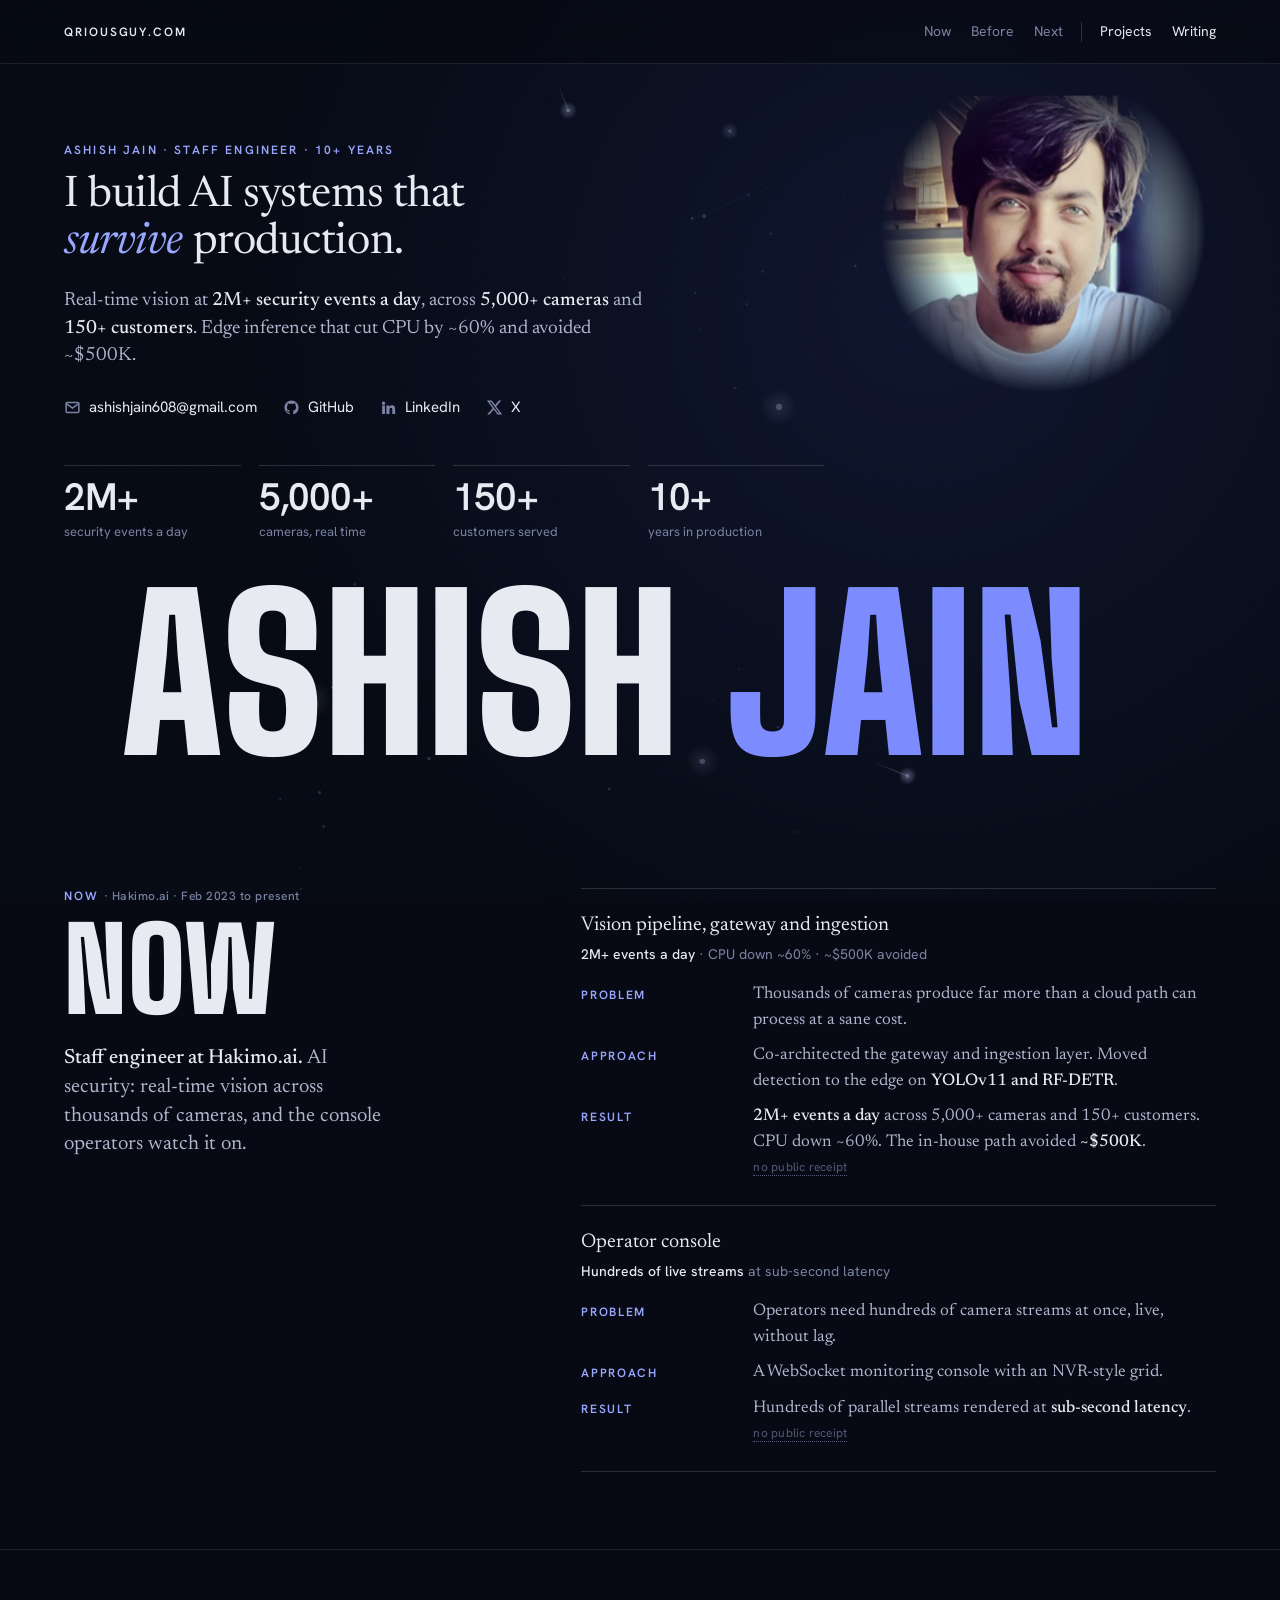
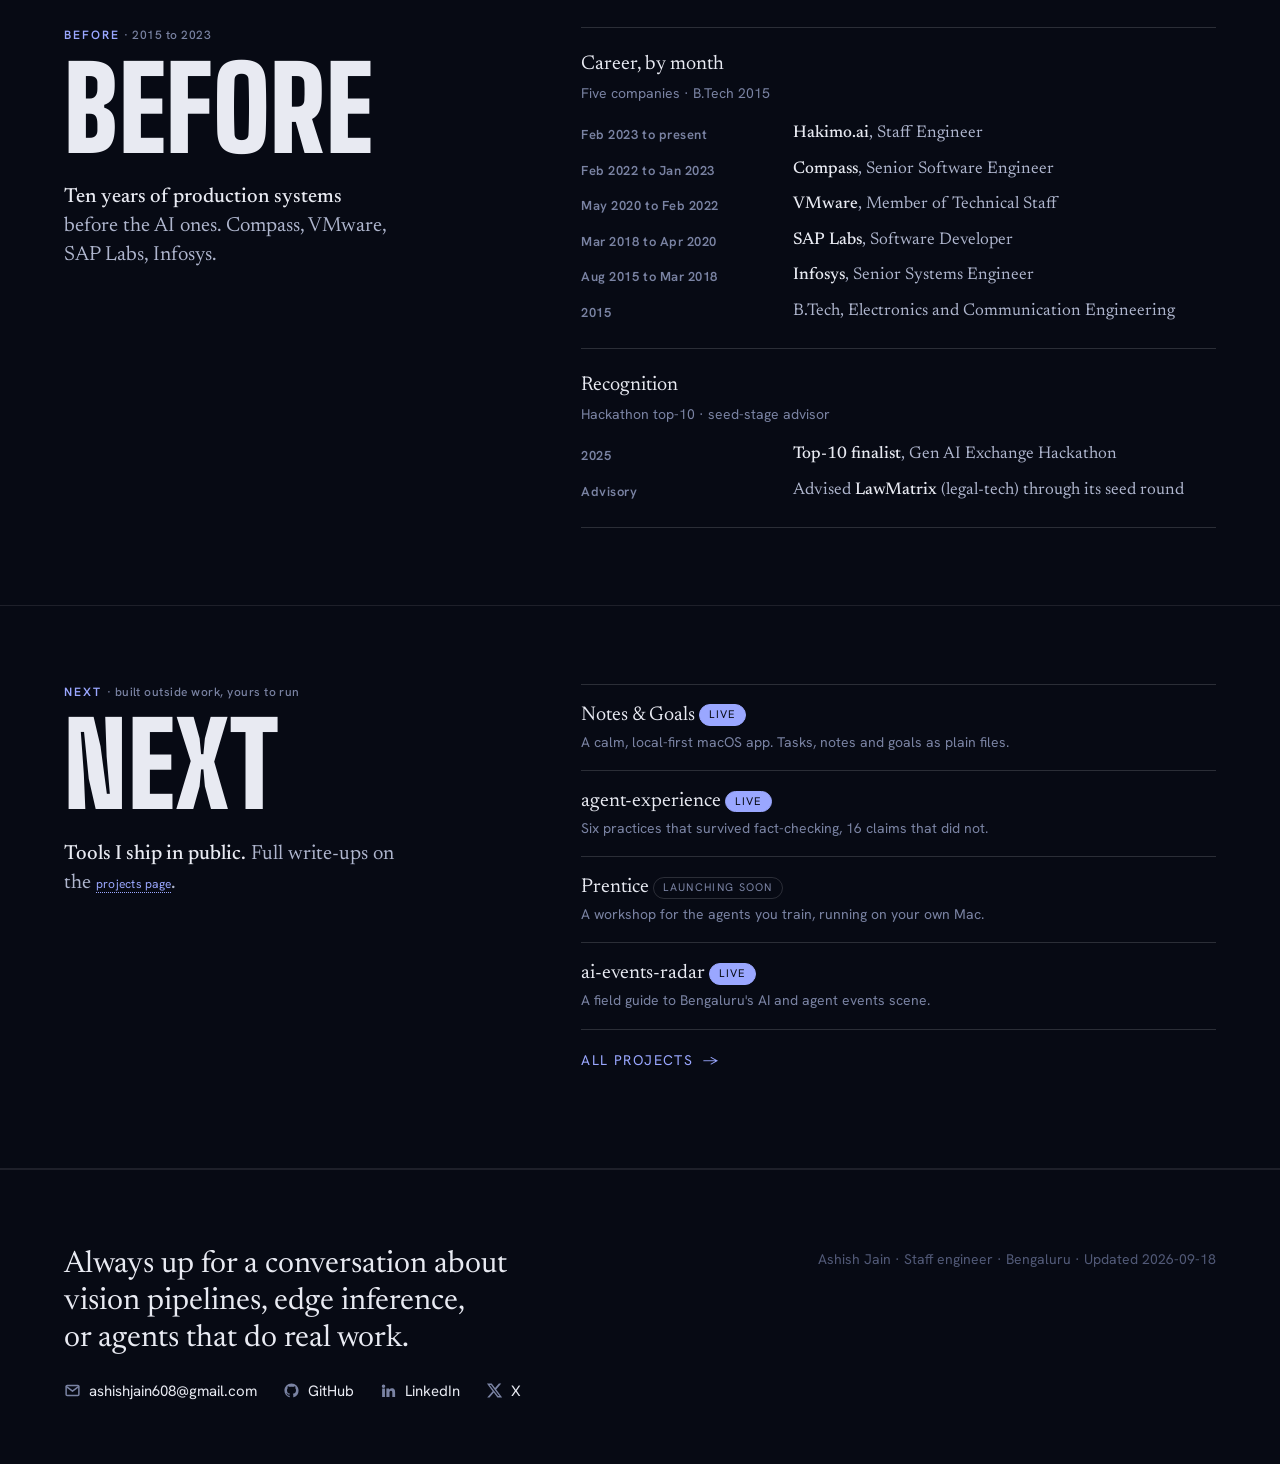
==== commit 6d3e2ca9: "Add GA4 tracking, sitemap, robots.txt and IndexNow key analytics.js loads the GA4 tag (same property" ====
--- a/index.html
+++ b/index.html
@@ -21,6 +21,7 @@
 <link rel="stylesheet" href="https://fonts.googleapis.com/css2?family=Big+Shoulders+Display:wght@900&family=Newsreader:ital,opsz,wght@0,6..72,400;0,6..72,500;1,6..72,400;1,6..72,500&family=Hanken+Grotesk:wght@400;500;600&display=swap">
 <link rel="stylesheet" href="/tokens.css">
 <link rel="stylesheet" href="/style.css">
+<script src="/analytics.js" async></script>
 <script type="application/ld+json">
 {
   "@context": "https://schema.org",
--- a/tokens.css
+++ b/tokens.css
@@ -64,6 +64,10 @@
   --gutter:        clamp(20px, 5vw, 72px);
   --rhythm:        clamp(4rem, 3.7rem + 1.4vw, 7.5rem);   /* between sections */
   --radius:        4px;                                   /* flat, never pill */
+
+  /* Reading measures. Both centre in the viewport; prose is the narrower one. */
+  --measure-page:  820px;   /* list and intro pages */
+  --measure-prose: 720px;   /* a post's body */
   --header-h:      64px;                                  /* sticky header, see style.css */
 
   /* Stagger index. site.js sets this per element; the default keeps CSS valid. */
--- a/style.css
+++ b/style.css
@@ -279,13 +279,15 @@
 .thumb:hover::after{opacity:.2}
 
 /* ------------------------------------------------------------ doc pages --- */
-.doc,.lost{padding:var(--rhythm) var(--gutter);max-width:820px}
+.doc,.lost{padding:var(--rhythm) var(--gutter);max-width:var(--measure-page);
+  margin-inline:auto}
 .doc h1,.lost h1{font-family:var(--font-display);font-weight:900;text-transform:uppercase;
   font-size:clamp(56px,9vw,112px);line-height:.9;letter-spacing:.005em;margin-top:10px}
 .dek{color:var(--ink-2);font-size:var(--text-lead);line-height:1.45;margin-top:14px}
 .doc .dek a,.lost .dek a{color:var(--accent-ink);border-bottom:1px dotted var(--accent-ink)}
 
-.projlist{padding:0 var(--gutter) var(--rhythm);max-width:820px}
+.projlist{padding:0 var(--gutter) var(--rhythm);max-width:var(--measure-page);
+  margin-inline:auto}
 .proj,.post-card{padding:34px 0;border-top:1px solid var(--rule-strong)}
 .proj:first-child,.post-card:first-child{border-top:1px solid var(--rule-strong)}
 .proj .head{display:flex;align-items:center;gap:12px;flex-wrap:wrap;margin-bottom:18px}
@@ -311,7 +313,8 @@
 .mini{font-family:var(--font-sans);font-size:var(--text-small);color:var(--muted);margin-top:18px}
 
 /* --------------------------------------------------------- post article --- */
-.post{padding:var(--rhythm) var(--gutter);max-width:720px}
+.post{padding:var(--rhythm) var(--gutter);max-width:var(--measure-prose);
+  margin-inline:auto}
 .post h1{font-size:clamp(32px,4vw,52px);line-height:1.1;margin-top:18px;text-wrap:balance}
 .post .post-meta{margin-top:16px}
 .post h2{font-size:var(--text-h2);line-height:1.25;margin-top:44px}
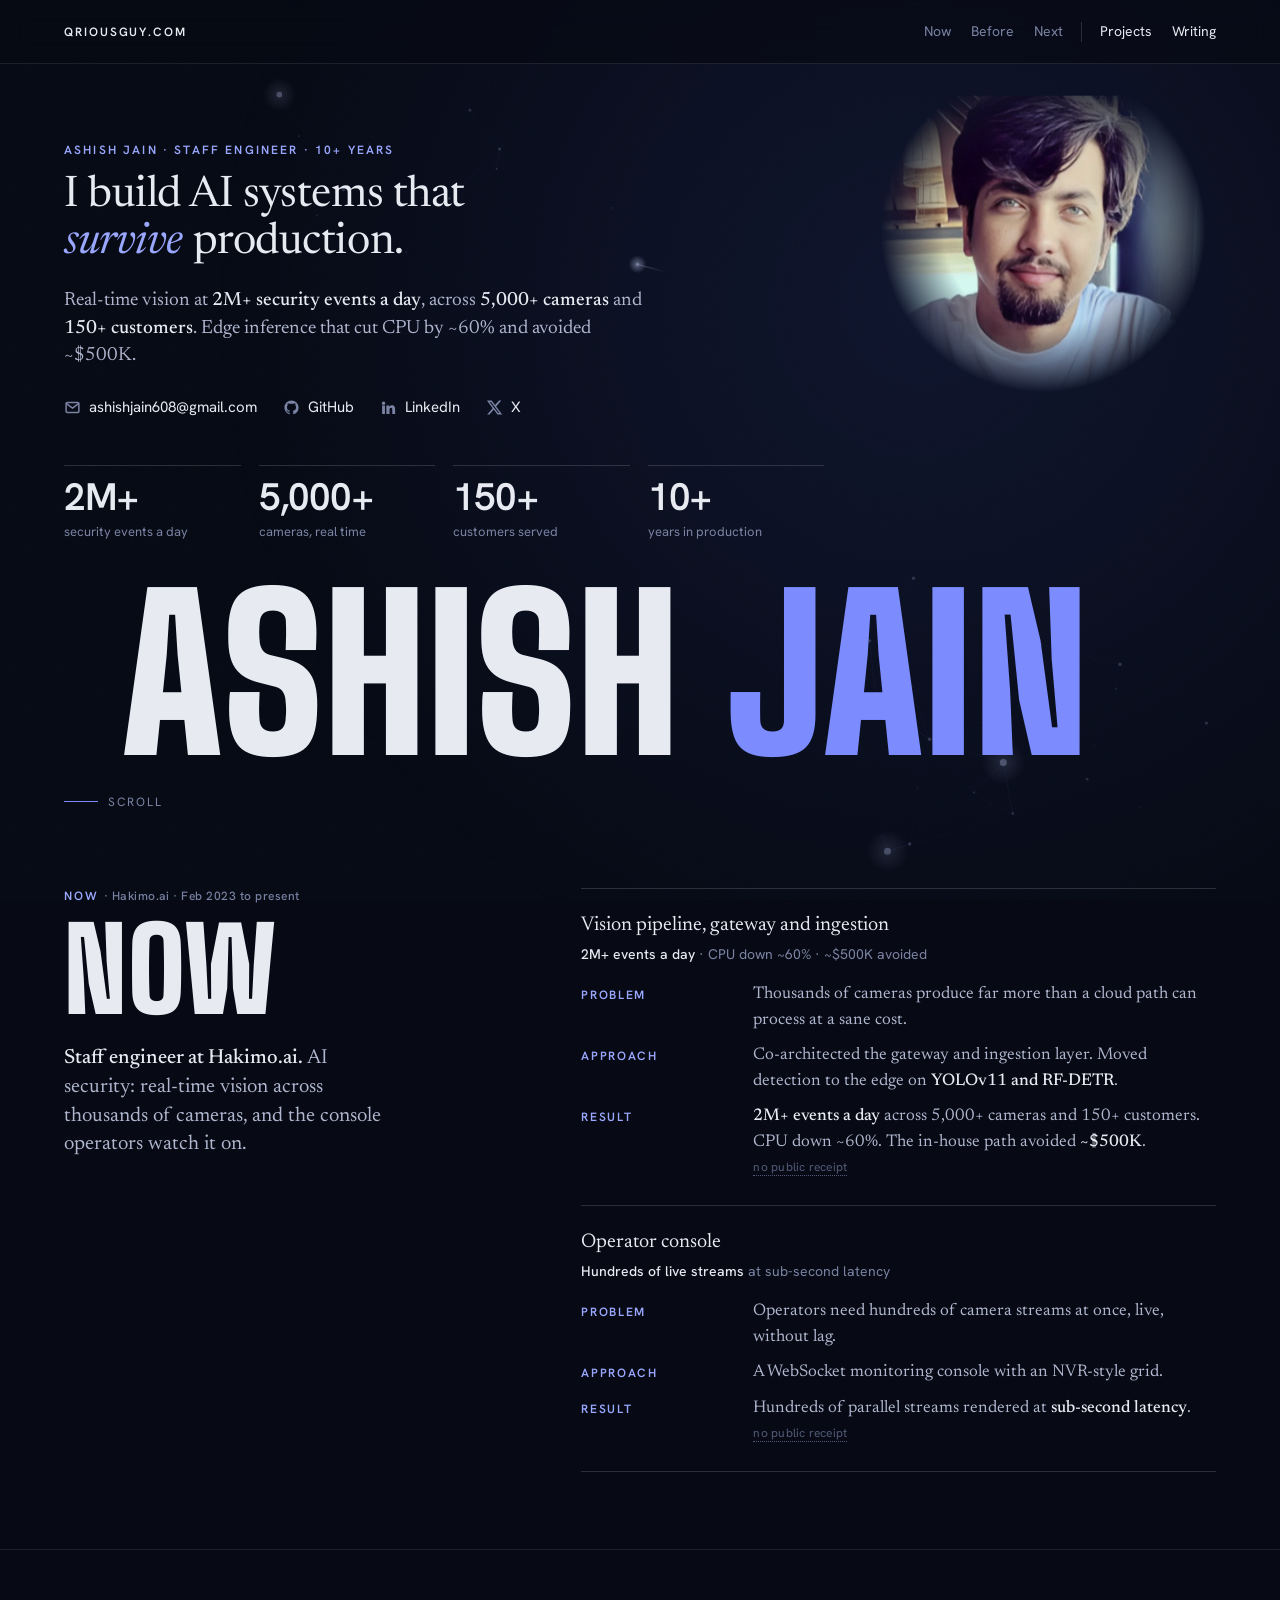
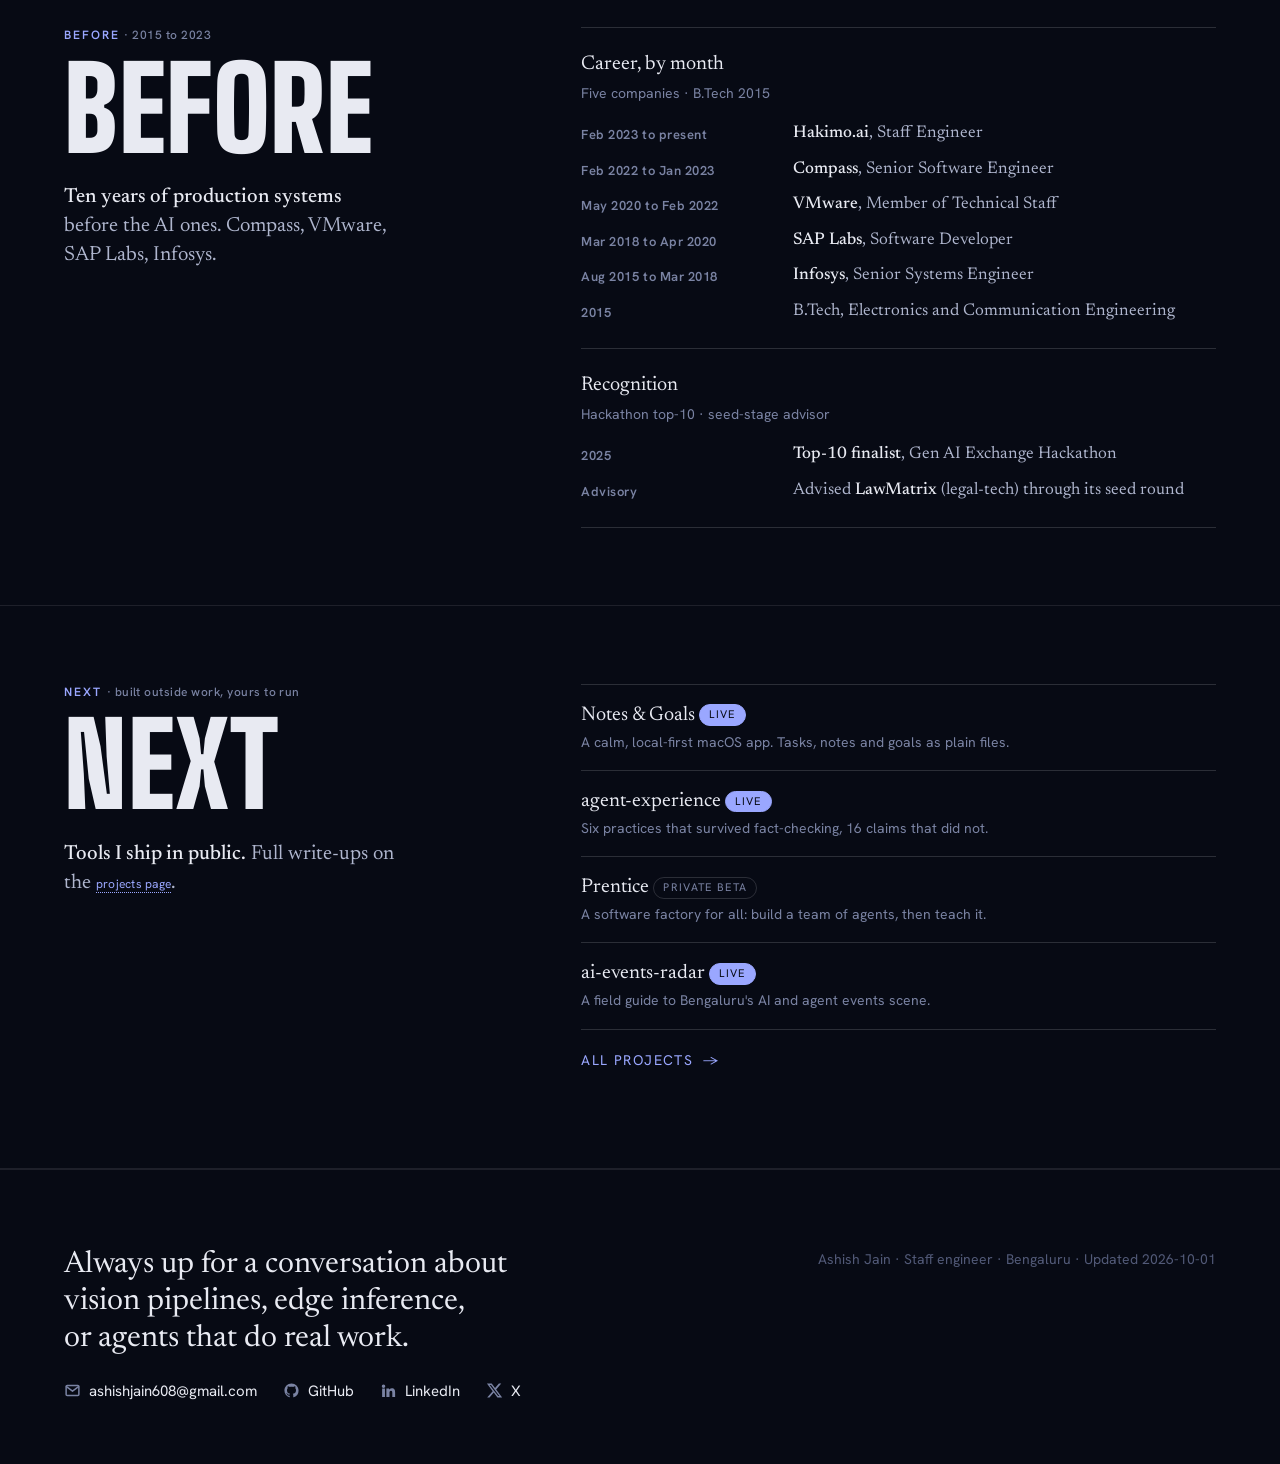
==== commit f6201eaf: "Prentice: product page at /prentice — a software factory for all Hero demo is a 36 s recording of th" ====
--- a/index.html
+++ b/index.html
@@ -122,7 +122,7 @@
     <h2 class="word"><small>Next <b>· built outside work, yours to run</b></small>Next</h2>
     <p class="sum"><b>Tools I ship in public.</b> Full write-ups on the <a class="rc" href="/projects/">projects page</a>.</p>
   </div>
-  <div class="body"><a class="row" href="/projects/#notes-goals"><span class="t">Notes &amp; Goals <span class="tag live">Live</span></span><span class="r">A calm, local-first macOS app. Tasks, notes and goals as plain files.</span></a><a class="row" href="/projects/#agent-experience"><span class="t">agent-experience <span class="tag live">Live</span></span><span class="r">Six practices that survived fact-checking, 16 claims that did not.</span></a><a class="row" href="/projects/#prentice"><span class="t">Prentice <span class="tag soon">Launching soon</span></span><span class="r">A workshop for the agents you train, running on your own Mac.</span></a><a class="row" href="/projects/#ai-events-radar"><span class="t">ai-events-radar <span class="tag live">Live</span></span><span class="r">A field guide to Bengaluru's AI and agent events scene.</span></a><a class="row more" href="/projects/">All projects <span aria-hidden="true">→</span></a></div>
+  <div class="body"><a class="row" href="/projects/#notes-goals"><span class="t">Notes &amp; Goals <span class="tag live">Live</span></span><span class="r">A calm, local-first macOS app. Tasks, notes and goals as plain files.</span></a><a class="row" href="/projects/#agent-experience"><span class="t">agent-experience <span class="tag live">Live</span></span><span class="r">Six practices that survived fact-checking, 16 claims that did not.</span></a><a class="row" href="/prentice/"><span class="t">Prentice <span class="tag soon">Private beta</span></span><span class="r">A software factory for all: build a team of agents, then teach it.</span></a><a class="row" href="/projects/#ai-events-radar"><span class="t">ai-events-radar <span class="tag live">Live</span></span><span class="r">A field guide to Bengaluru's AI and agent events scene.</span></a><a class="row more" href="/projects/">All projects <span aria-hidden="true">→</span></a></div>
 </section>
 </main>
 <footer class="reveal">
@@ -130,7 +130,7 @@
     <p class="big">Always up for a conversation about vision pipelines, edge inference, or agents that do real work.</p>
     <div class="linkrow"><a href="mailto:ashishjain608@gmail.com" rel="me"><svg class="ico" viewBox="0 0 24 24" aria-hidden="true"><rect x="3" y="5" width="18" height="14" rx="1.5"/><path d="m3.5 6.5 8.5 6.5 8.5-6.5"/></svg>ashishjain608@gmail.com</a><a href="https://github.com/Ashishjain608" target="_blank" rel="me noopener noreferrer"><svg class="ico f" viewBox="0 0 24 24" aria-hidden="true"><path d="M12 2C6.48 2 2 6.48 2 12c0 4.42 2.87 8.17 6.84 9.5.5.09.68-.22.68-.48 0-.24-.01-.87-.01-1.7-2.78.6-3.37-1.34-3.37-1.34-.45-1.16-1.11-1.47-1.11-1.47-.91-.62.07-.6.07-.6 1 .07 1.53 1.03 1.53 1.03.89 1.52 2.34 1.08 2.91.83.09-.65.35-1.09.63-1.34-2.22-.25-4.55-1.11-4.55-4.94 0-1.09.39-1.98 1.03-2.68-.1-.25-.45-1.27.1-2.64 0 0 .84-.27 2.75 1.02.8-.22 1.65-.33 2.5-.33s1.7.11 2.5.33c1.91-1.29 2.75-1.02 2.75-1.02.55 1.37.2 2.39.1 2.64.64.7 1.03 1.59 1.03 2.68 0 3.84-2.34 4.69-4.57 4.94.36.31.68.92.68 1.85 0 1.34-.01 2.42-.01 2.75 0 .27.18.58.69.48A10 10 0 0 0 22 12c0-5.52-4.48-10-10-10z"/></svg>GitHub</a><a href="https://www.linkedin.com/in/ashishjain608" target="_blank" rel="me noopener noreferrer"><svg class="ico f" viewBox="0 0 24 24" aria-hidden="true"><path d="M4.98 3.5a2.5 2.5 0 1 1 0 5 2.5 2.5 0 0 1 0-5zM3 9h4v12H3zM9 9h3.8v1.71h.05c.53-1 1.82-2.06 3.75-2.06 4.01 0 4.75 2.64 4.75 6.07V21h-4v-5.5c0-1.31-.02-3-1.83-3-1.83 0-2.11 1.43-2.11 2.91V21H9z"/></svg>LinkedIn</a><a href="https://x.com/Ashi608" target="_blank" rel="me noopener noreferrer"><svg class="ico f" viewBox="0 0 24 24" aria-hidden="true"><path d="M18.24 2.25h3.31l-7.23 8.26 8.5 11.24h-6.65l-5.22-6.82-5.96 6.82H1.68l7.73-8.84L1.25 2.25h6.82l4.71 6.23zm-1.16 17.52h1.83L7.08 4.13H5.11z"/></svg>X</a></div>
   </div>
-  <p class="meta">Ashish Jain · Staff engineer · Bengaluru · Updated 2026-09-18</p>
+  <p class="meta">Ashish Jain · Staff engineer · Bengaluru · Updated 2026-10-01</p>
 </footer>
 </div>
 <script src="/swarm.js" defer></script>
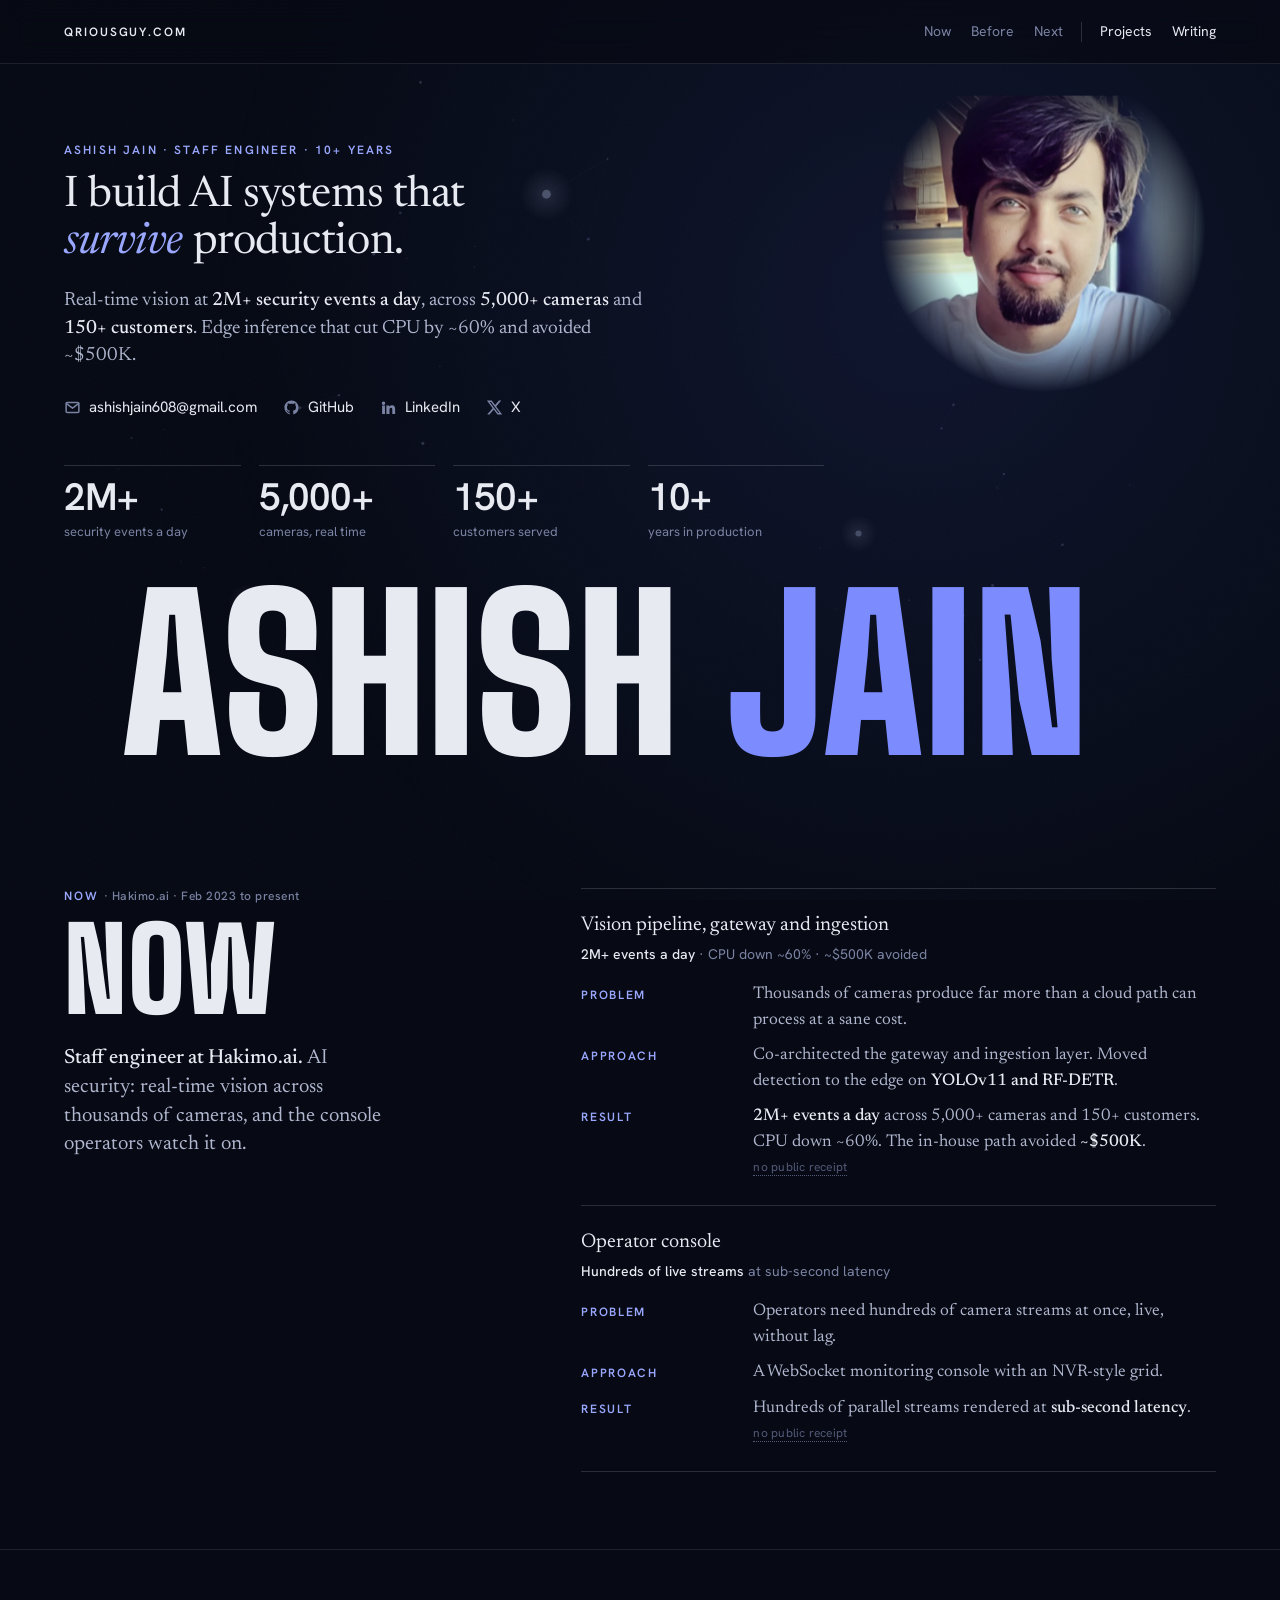
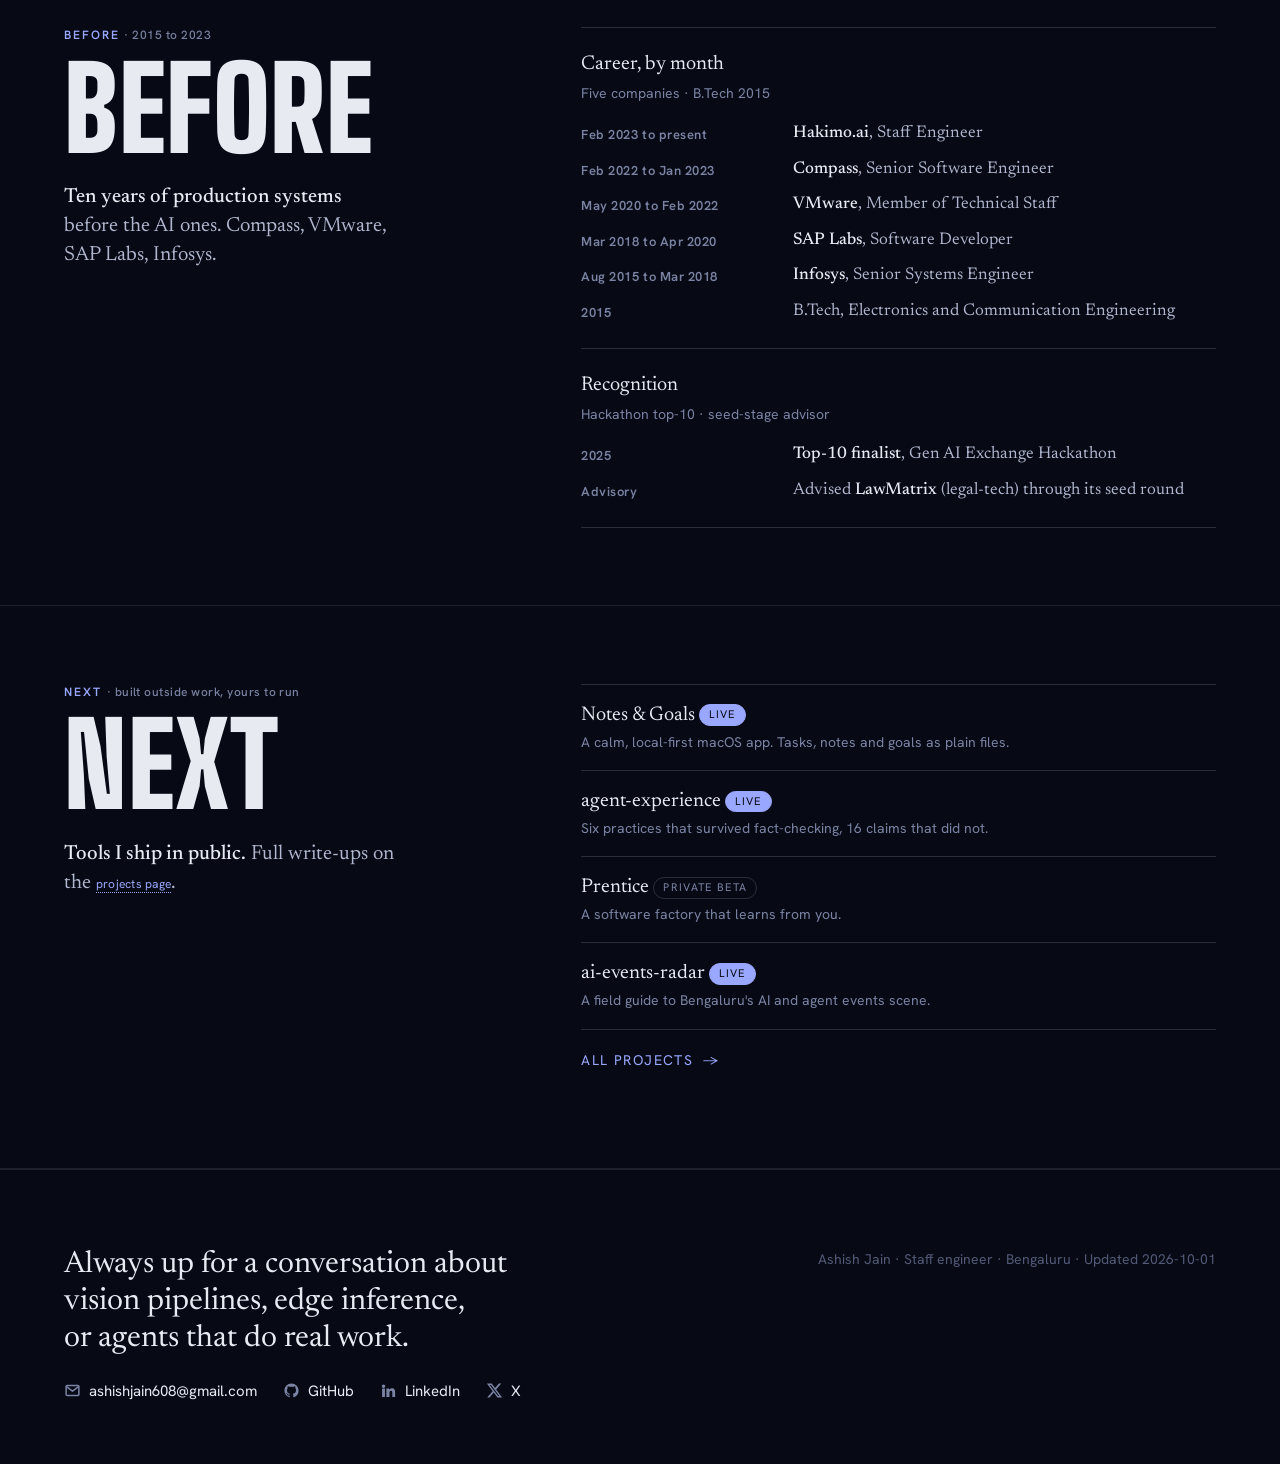
==== commit d605b2e0: "Prentice: headline is now 'A software factory that learns from you.' Says what it is and the one thi" ====
--- a/index.html
+++ b/index.html
@@ -122,7 +122,7 @@
     <h2 class="word"><small>Next <b>· built outside work, yours to run</b></small>Next</h2>
     <p class="sum"><b>Tools I ship in public.</b> Full write-ups on the <a class="rc" href="/projects/">projects page</a>.</p>
   </div>
-  <div class="body"><a class="row" href="/projects/#notes-goals"><span class="t">Notes &amp; Goals <span class="tag live">Live</span></span><span class="r">A calm, local-first macOS app. Tasks, notes and goals as plain files.</span></a><a class="row" href="/projects/#agent-experience"><span class="t">agent-experience <span class="tag live">Live</span></span><span class="r">Six practices that survived fact-checking, 16 claims that did not.</span></a><a class="row" href="/prentice/"><span class="t">Prentice <span class="tag soon">Private beta</span></span><span class="r">A software factory for all: build a team of agents, then teach it.</span></a><a class="row" href="/projects/#ai-events-radar"><span class="t">ai-events-radar <span class="tag live">Live</span></span><span class="r">A field guide to Bengaluru's AI and agent events scene.</span></a><a class="row more" href="/projects/">All projects <span aria-hidden="true">→</span></a></div>
+  <div class="body"><a class="row" href="/projects/#notes-goals"><span class="t">Notes &amp; Goals <span class="tag live">Live</span></span><span class="r">A calm, local-first macOS app. Tasks, notes and goals as plain files.</span></a><a class="row" href="/projects/#agent-experience"><span class="t">agent-experience <span class="tag live">Live</span></span><span class="r">Six practices that survived fact-checking, 16 claims that did not.</span></a><a class="row" href="/prentice/"><span class="t">Prentice <span class="tag soon">Private beta</span></span><span class="r">A software factory that learns from you.</span></a><a class="row" href="/projects/#ai-events-radar"><span class="t">ai-events-radar <span class="tag live">Live</span></span><span class="r">A field guide to Bengaluru's AI and agent events scene.</span></a><a class="row more" href="/projects/">All projects <span aria-hidden="true">→</span></a></div>
 </section>
 </main>
 <footer class="reveal">
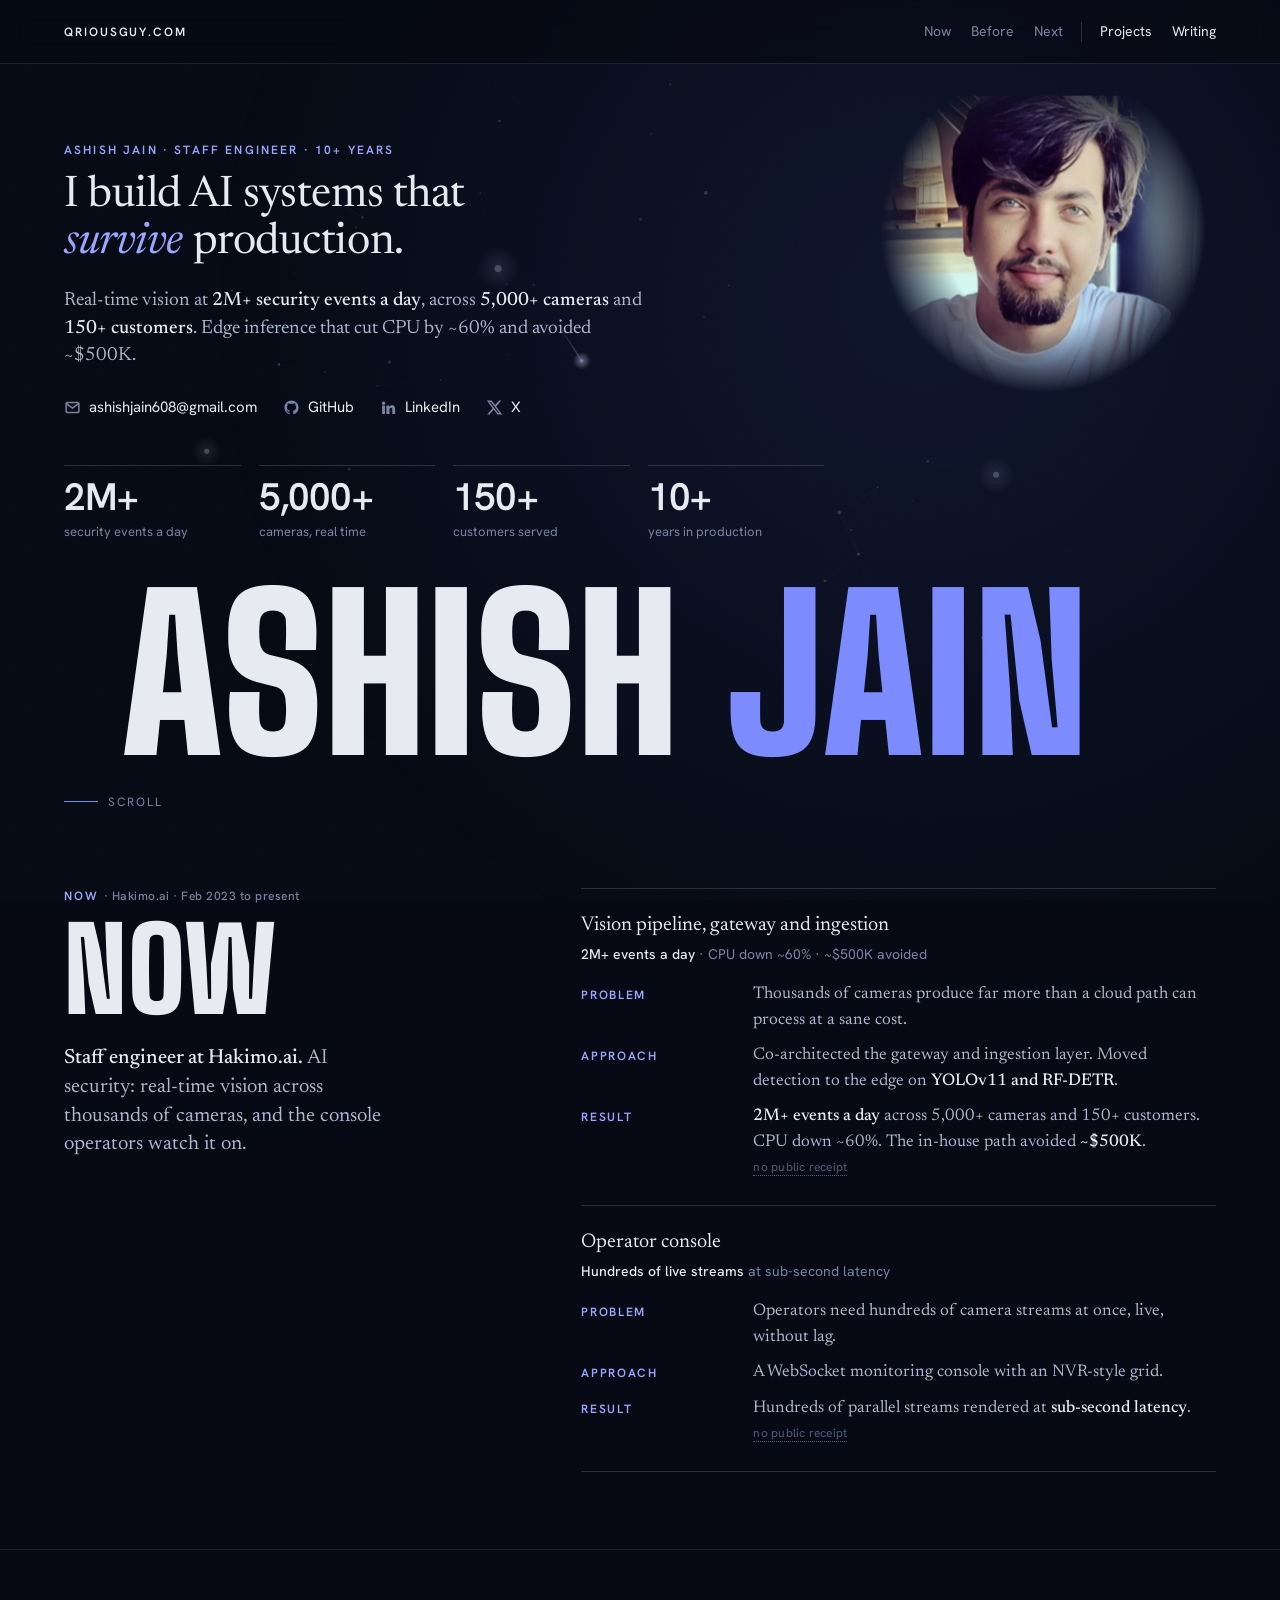
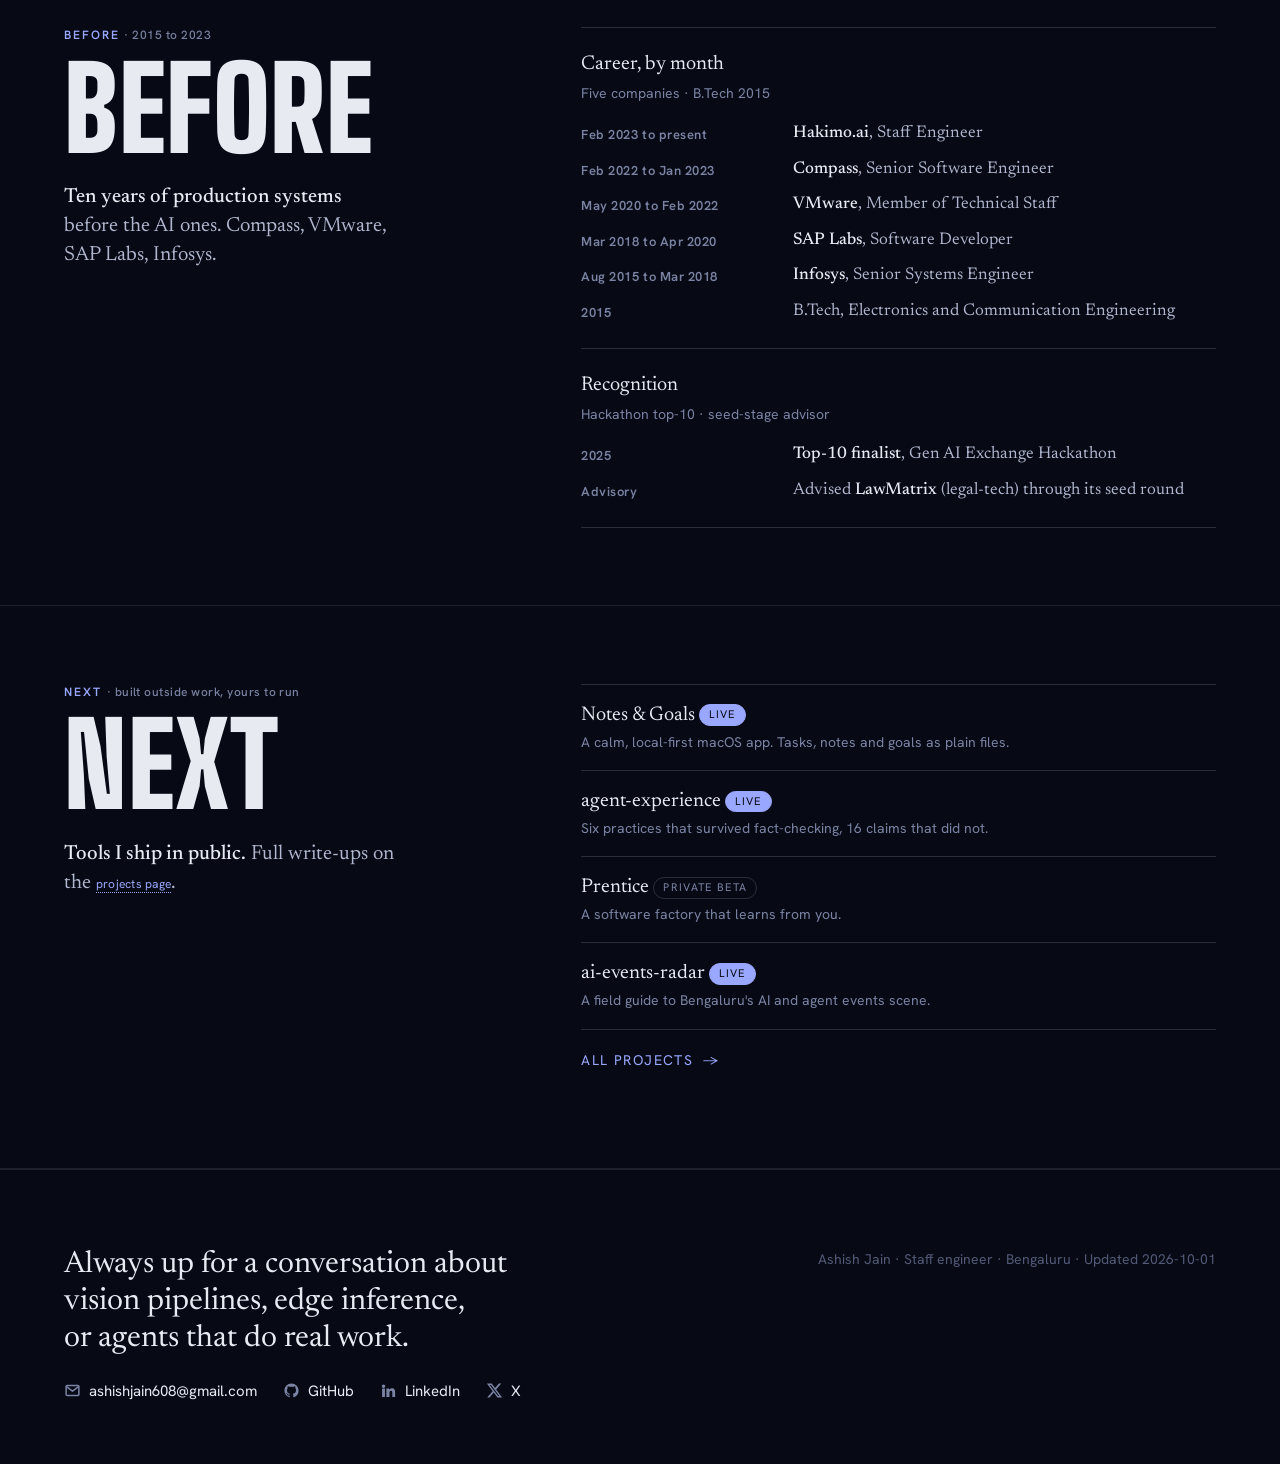
==== commit a2ea22d4: "Footer gets id=contact so other sites can link straight to the contact links Co-Authored-By: Claude " ====
--- a/index.html
+++ b/index.html
@@ -125,7 +125,7 @@
   <div class="body"><a class="row" href="/projects/#notes-goals"><span class="t">Notes &amp; Goals <span class="tag live">Live</span></span><span class="r">A calm, local-first macOS app. Tasks, notes and goals as plain files.</span></a><a class="row" href="/projects/#agent-experience"><span class="t">agent-experience <span class="tag live">Live</span></span><span class="r">Six practices that survived fact-checking, 16 claims that did not.</span></a><a class="row" href="/prentice/"><span class="t">Prentice <span class="tag soon">Private beta</span></span><span class="r">A software factory that learns from you.</span></a><a class="row" href="/projects/#ai-events-radar"><span class="t">ai-events-radar <span class="tag live">Live</span></span><span class="r">A field guide to Bengaluru's AI and agent events scene.</span></a><a class="row more" href="/projects/">All projects <span aria-hidden="true">→</span></a></div>
 </section>
 </main>
-<footer class="reveal">
+<footer class="reveal" id="contact">
   <div>
     <p class="big">Always up for a conversation about vision pipelines, edge inference, or agents that do real work.</p>
     <div class="linkrow"><a href="mailto:ashishjain608@gmail.com" rel="me"><svg class="ico" viewBox="0 0 24 24" aria-hidden="true"><rect x="3" y="5" width="18" height="14" rx="1.5"/><path d="m3.5 6.5 8.5 6.5 8.5-6.5"/></svg>ashishjain608@gmail.com</a><a href="https://github.com/Ashishjain608" target="_blank" rel="me noopener noreferrer"><svg class="ico f" viewBox="0 0 24 24" aria-hidden="true"><path d="M12 2C6.48 2 2 6.48 2 12c0 4.42 2.87 8.17 6.84 9.5.5.09.68-.22.68-.48 0-.24-.01-.87-.01-1.7-2.78.6-3.37-1.34-3.37-1.34-.45-1.16-1.11-1.47-1.11-1.47-.91-.62.07-.6.07-.6 1 .07 1.53 1.03 1.53 1.03.89 1.52 2.34 1.08 2.91.83.09-.65.35-1.09.63-1.34-2.22-.25-4.55-1.11-4.55-4.94 0-1.09.39-1.98 1.03-2.68-.1-.25-.45-1.27.1-2.64 0 0 .84-.27 2.75 1.02.8-.22 1.65-.33 2.5-.33s1.7.11 2.5.33c1.91-1.29 2.75-1.02 2.75-1.02.55 1.37.2 2.39.1 2.64.64.7 1.03 1.59 1.03 2.68 0 3.84-2.34 4.69-4.57 4.94.36.31.68.92.68 1.85 0 1.34-.01 2.42-.01 2.75 0 .27.18.58.69.48A10 10 0 0 0 22 12c0-5.52-4.48-10-10-10z"/></svg>GitHub</a><a href="https://www.linkedin.com/in/ashishjain608" target="_blank" rel="me noopener noreferrer"><svg class="ico f" viewBox="0 0 24 24" aria-hidden="true"><path d="M4.98 3.5a2.5 2.5 0 1 1 0 5 2.5 2.5 0 0 1 0-5zM3 9h4v12H3zM9 9h3.8v1.71h.05c.53-1 1.82-2.06 3.75-2.06 4.01 0 4.75 2.64 4.75 6.07V21h-4v-5.5c0-1.31-.02-3-1.83-3-1.83 0-2.11 1.43-2.11 2.91V21H9z"/></svg>LinkedIn</a><a href="https://x.com/Ashi608" target="_blank" rel="me noopener noreferrer"><svg class="ico f" viewBox="0 0 24 24" aria-hidden="true"><path d="M18.24 2.25h3.31l-7.23 8.26 8.5 11.24h-6.65l-5.22-6.82-5.96 6.82H1.68l7.73-8.84L1.25 2.25h6.82l4.71 6.23zm-1.16 17.52h1.83L7.08 4.13H5.11z"/></svg>X</a></div>
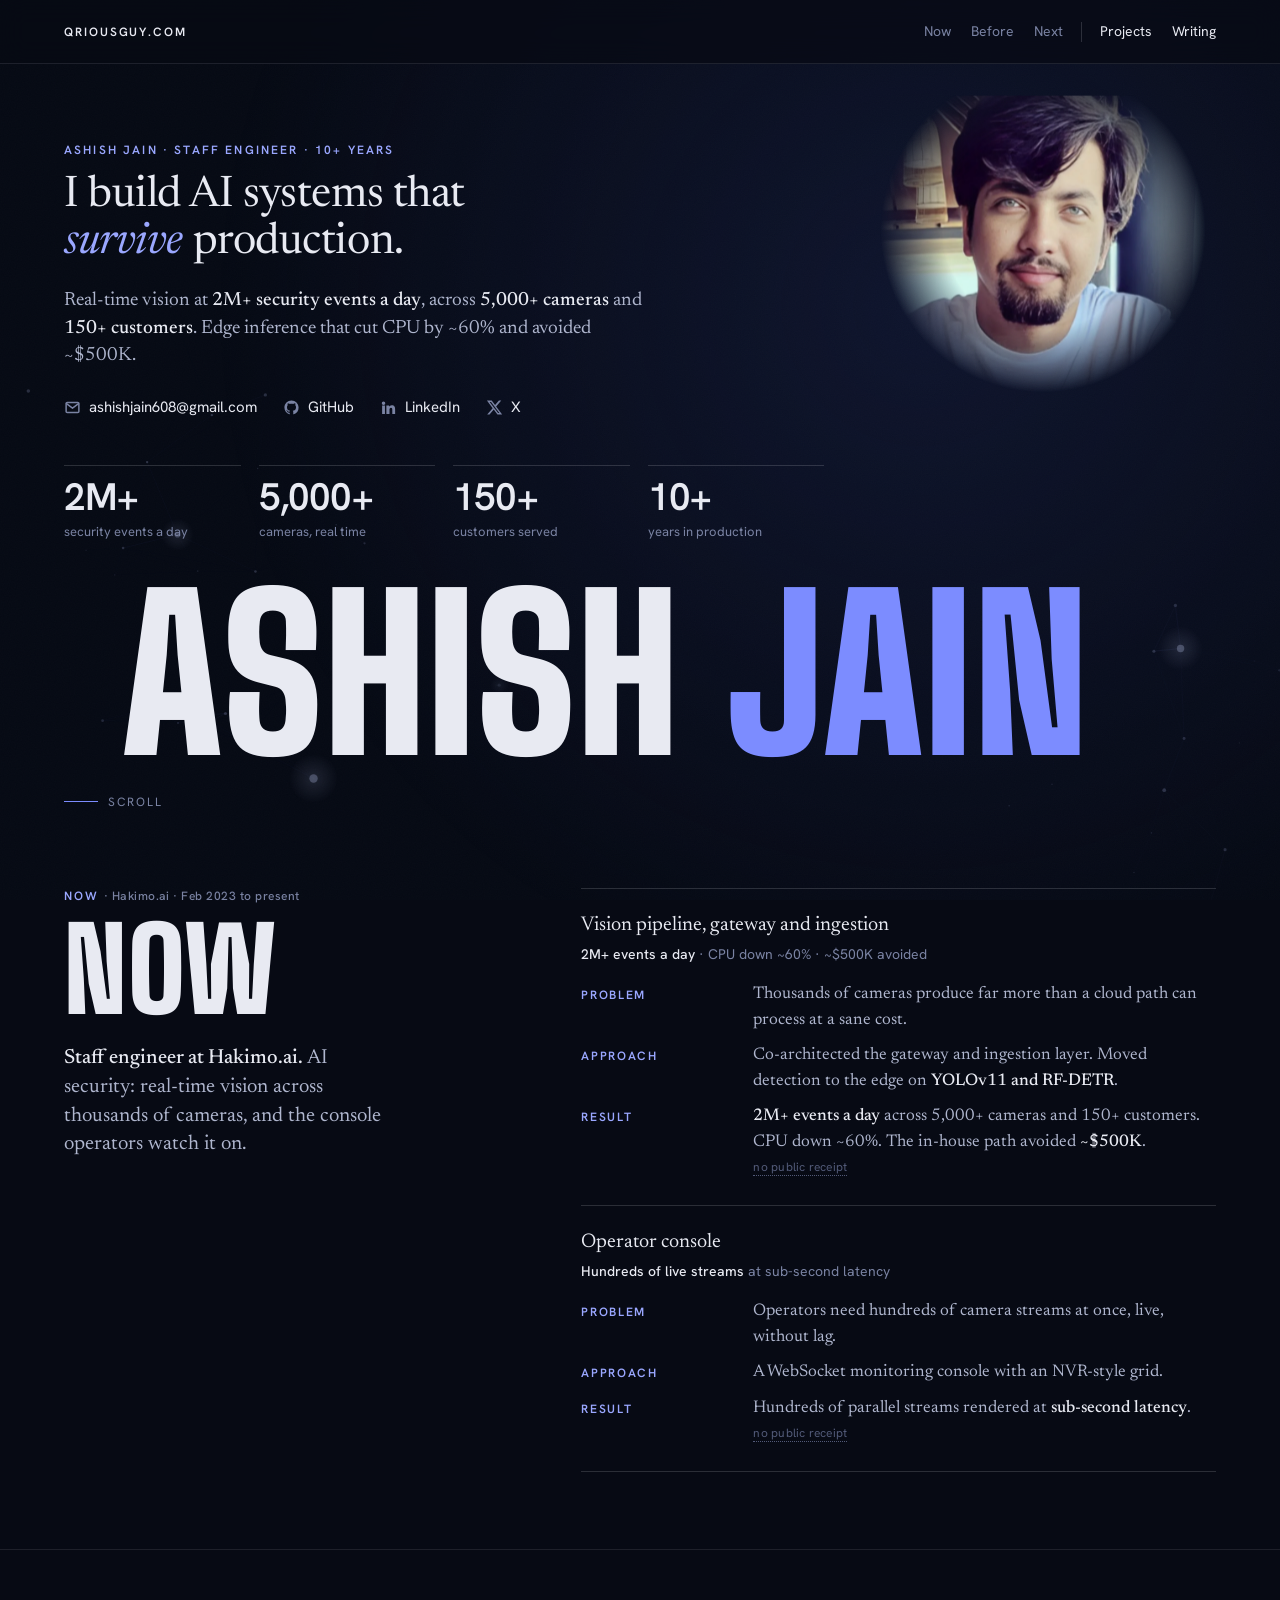
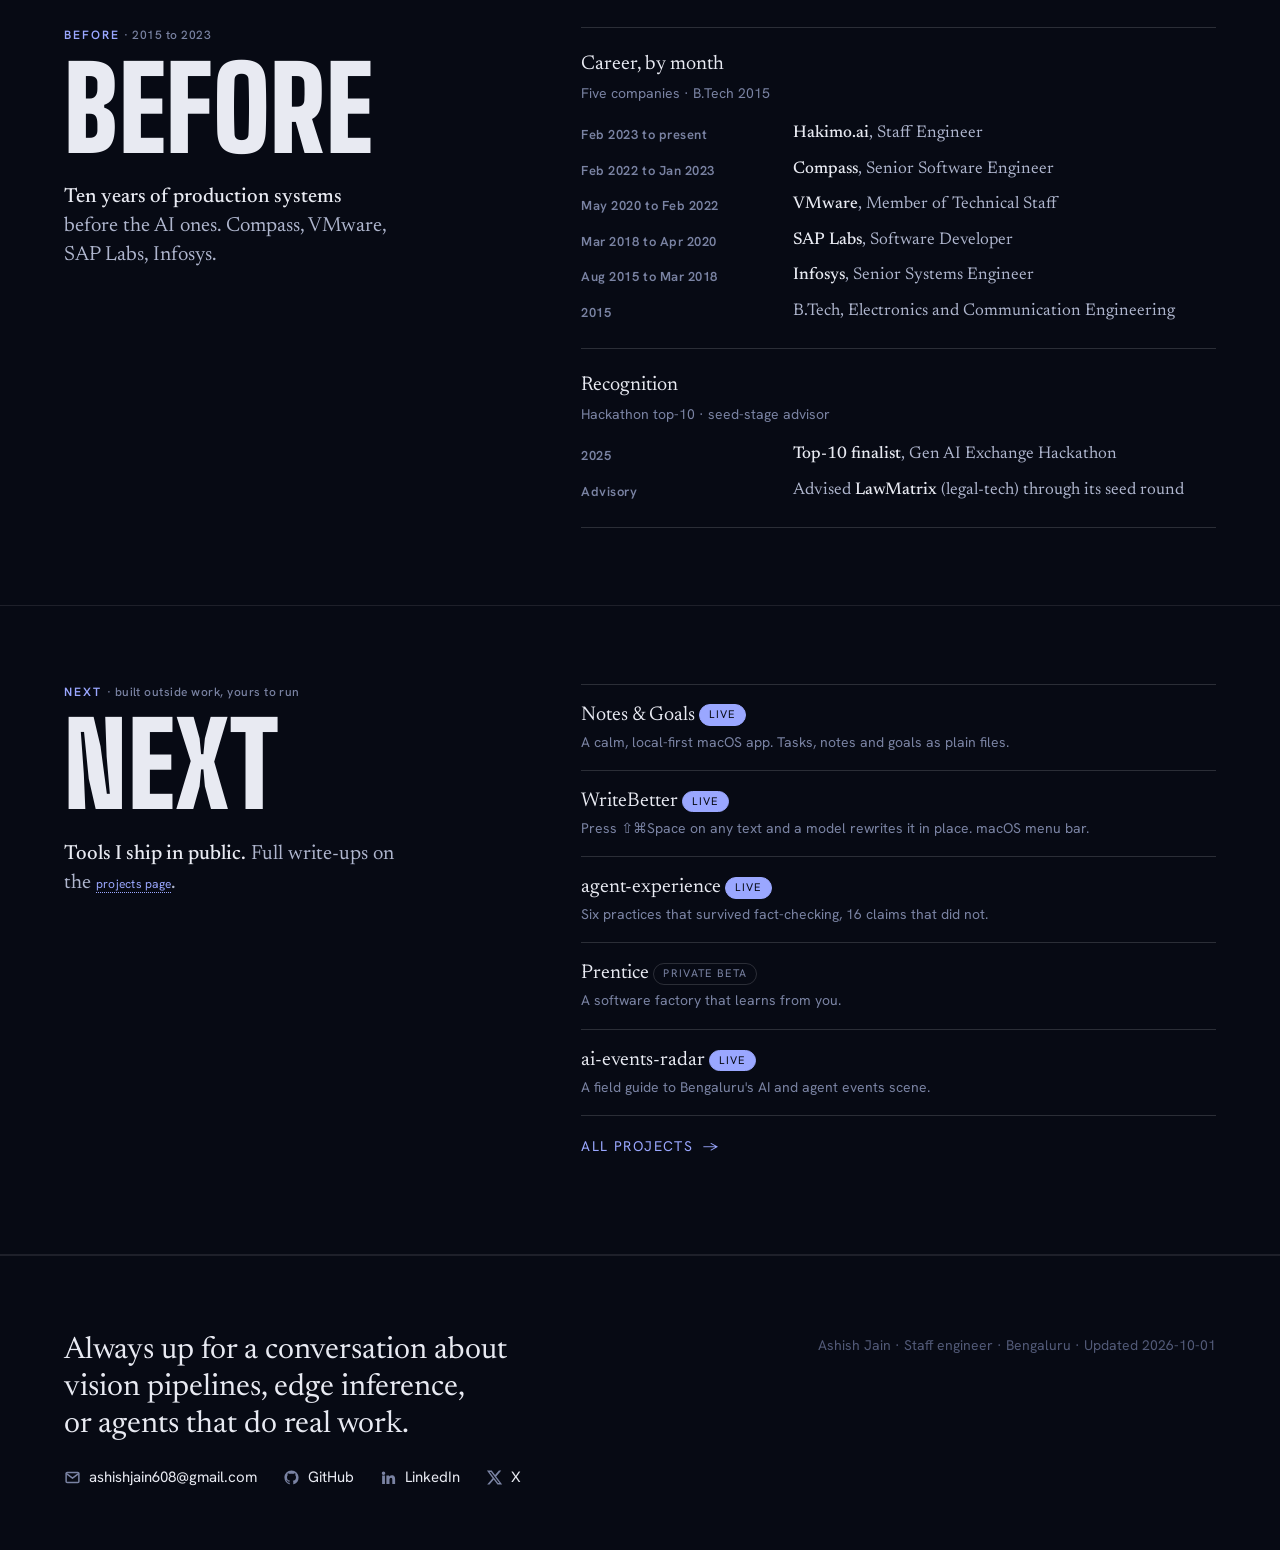
==== commit 714ff246: "Projects: add WriteBetter Co-Authored-By: Claude Haiku 4.5 <noreply@anthropic.com>" ====
--- a/index.html
+++ b/index.html
@@ -122,7 +122,7 @@
     <h2 class="word"><small>Next <b>· built outside work, yours to run</b></small>Next</h2>
     <p class="sum"><b>Tools I ship in public.</b> Full write-ups on the <a class="rc" href="/projects/">projects page</a>.</p>
   </div>
-  <div class="body"><a class="row" href="/projects/#notes-goals"><span class="t">Notes &amp; Goals <span class="tag live">Live</span></span><span class="r">A calm, local-first macOS app. Tasks, notes and goals as plain files.</span></a><a class="row" href="/projects/#agent-experience"><span class="t">agent-experience <span class="tag live">Live</span></span><span class="r">Six practices that survived fact-checking, 16 claims that did not.</span></a><a class="row" href="/prentice/"><span class="t">Prentice <span class="tag soon">Private beta</span></span><span class="r">A software factory that learns from you.</span></a><a class="row" href="/projects/#ai-events-radar"><span class="t">ai-events-radar <span class="tag live">Live</span></span><span class="r">A field guide to Bengaluru's AI and agent events scene.</span></a><a class="row more" href="/projects/">All projects <span aria-hidden="true">→</span></a></div>
+  <div class="body"><a class="row" href="/projects/#notes-goals"><span class="t">Notes &amp; Goals <span class="tag live">Live</span></span><span class="r">A calm, local-first macOS app. Tasks, notes and goals as plain files.</span></a><a class="row" href="/projects/#write-better"><span class="t">WriteBetter <span class="tag live">Live</span></span><span class="r">Press ⇧⌘Space on any text and a model rewrites it in place. macOS menu bar.</span></a><a class="row" href="/projects/#agent-experience"><span class="t">agent-experience <span class="tag live">Live</span></span><span class="r">Six practices that survived fact-checking, 16 claims that did not.</span></a><a class="row" href="/prentice/"><span class="t">Prentice <span class="tag soon">Private beta</span></span><span class="r">A software factory that learns from you.</span></a><a class="row" href="/projects/#ai-events-radar"><span class="t">ai-events-radar <span class="tag live">Live</span></span><span class="r">A field guide to Bengaluru's AI and agent events scene.</span></a><a class="row more" href="/projects/">All projects <span aria-hidden="true">→</span></a></div>
 </section>
 </main>
 <footer class="reveal" id="contact">
